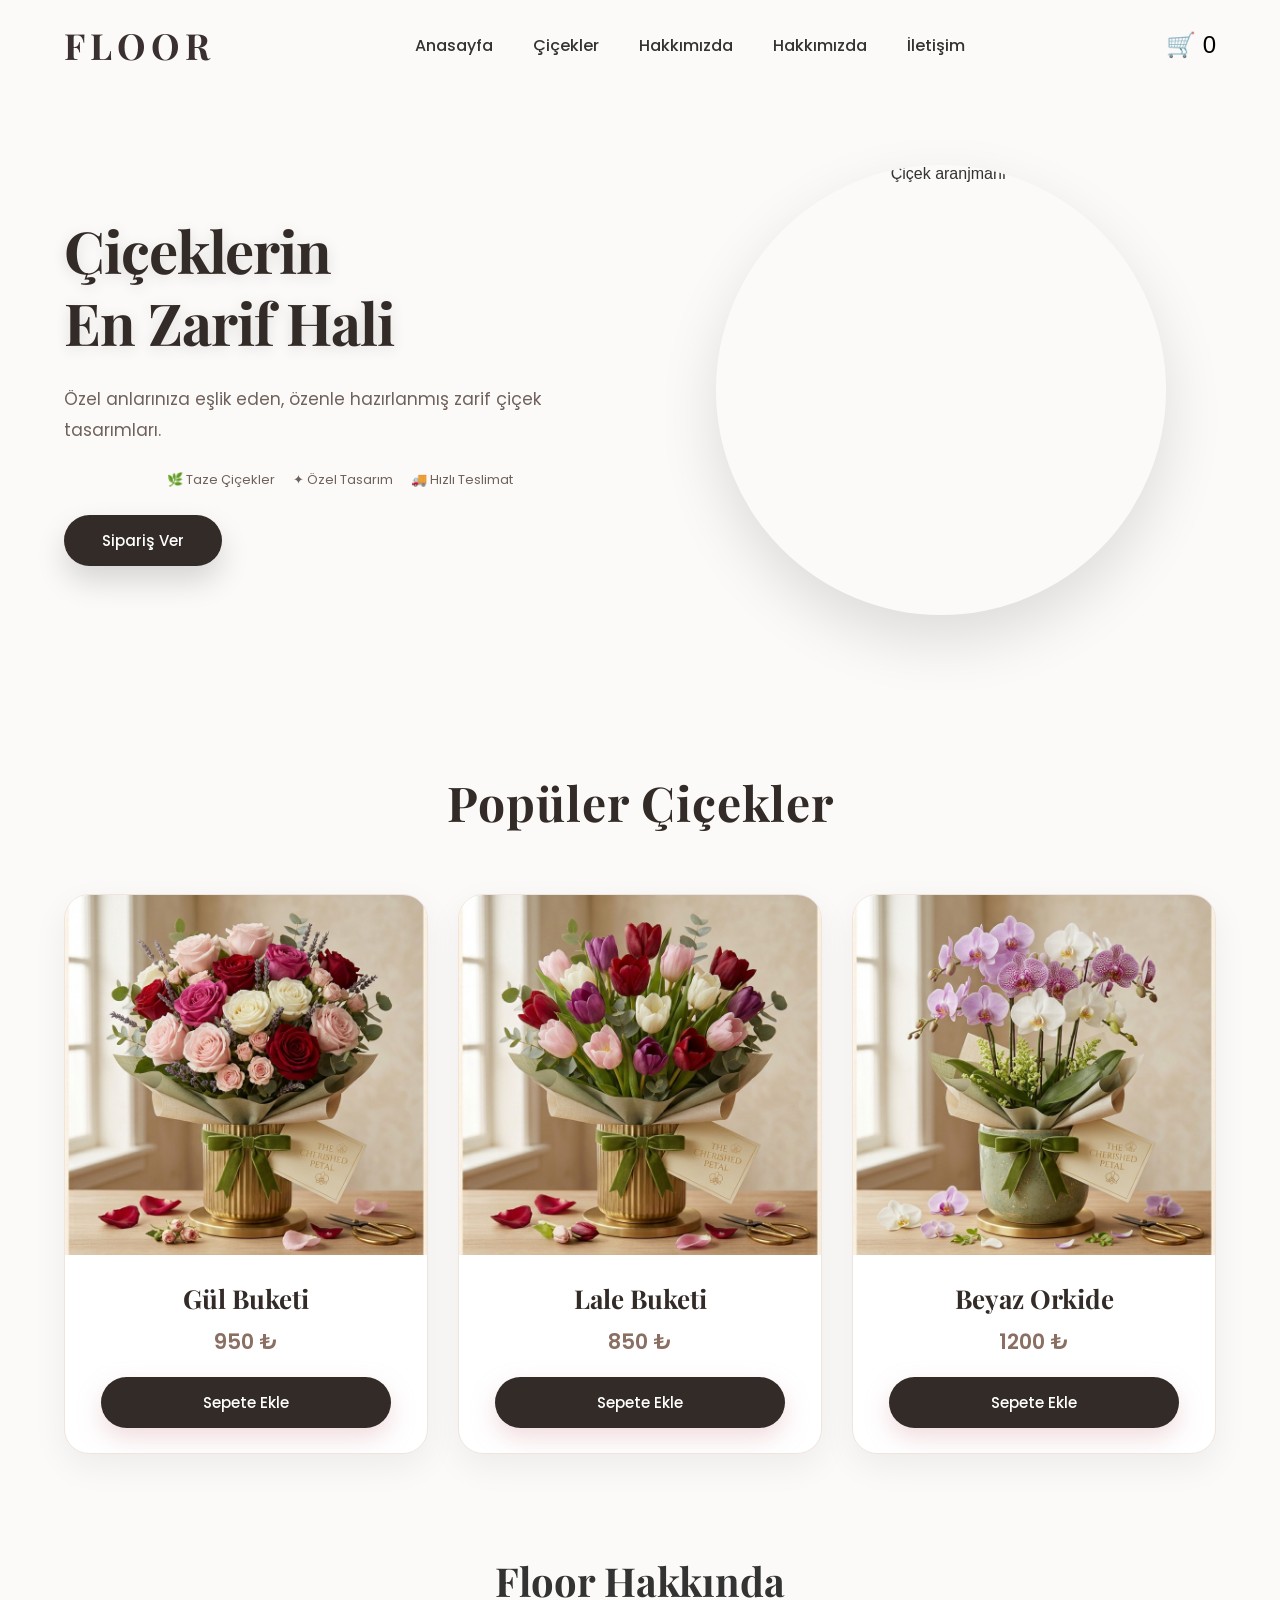
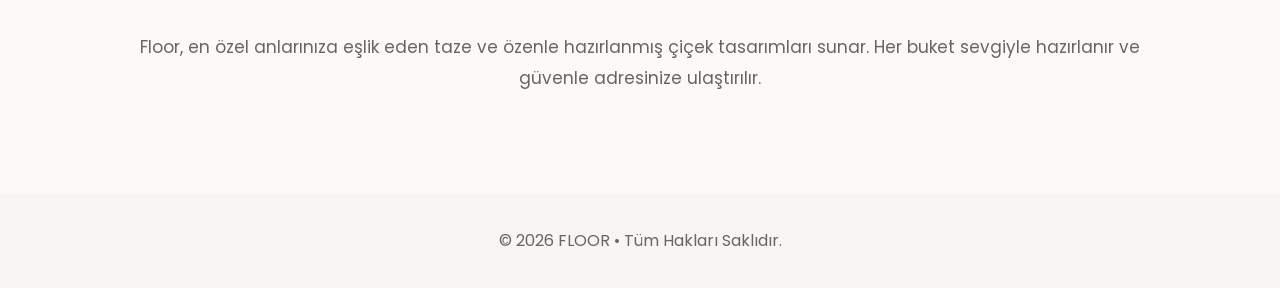
==== index.html @ 189f6ccb "hero tasarimi yenilendi" ====
<!DOCTYPE html>
<html lang="tr">
<head>
<link rel="stylesheet" href="style.css">
<link rel="preconnect" href="https://fonts.googleapis.com">
<link rel="preconnect" href="https://fonts.gstatic.com" crossorigin>

<link href="https://fonts.googleapis.com/css2?family=Playfair+Display:wght@600;700&family=Poppins:wght@300;400;500;600&display=swap" rel="stylesheet">

    <meta charset="UTF-8">
    <meta name="viewport" content="width=device-width, initial-scale=1.0">

    <title>Floor | Çiçekçilik</title>


</head>
<body>
    <header>

    <nav class="navbar">

        <div class="logo">
            FLOOR
        </div>

    

    <ul class="menu">

<li>
    <a href="../index.html">Anasayfa</a>
</li>


<li class="dropdown">

    <a href="flowers.html">Çiçekler</a>

    <ul class="dropdown-menu">

        <li>
            <a href="flowers.html">Tüm Çiçekler</a>
        </li>

        <li>
            <a href="gul.html">Güller</a>
        </li>

        <li>
            <a href="lale.html">Laleler</a>
        </li>

        <li>
            <a href="papatya.html">Papatyalar</a>
        </li>

    </ul>

</li>


<li>
    <a href="about.html">Hakkımızda</a>
</li>


<li>
    <a href="pages/about.html">Hakkımızda</a>
</li>


<li>
    <a href="pages/contact.html">İletişim</a>
</li>


</ul>

<div class="icons">

    <button onclick="location.href='pages/cart.html'">

        🛒 <span id="cart-count">0</span>

    </button>

</div>
    </nav>

</header>
<section class="hero">

    <div class="hero-content">


        <div class="hero-text">

            <h1>
                Çiçeklerin<br>
                En Zarif Hali
            </h1>


            <p>
                Özel anlarınıza eşlik eden,
                özenle hazırlanmış zarif çiçek tasarımları.
            </p>


            <div class="hero-features">

                <span>🌿 Taze Çiçekler</span>

                <span>✦ Özel Tasarım</span>

                <span>🚚 Hızlı Teslimat</span>

            </div>


            <a href="#" class="btn">
                Sipariş Ver
            </a>


        </div>



        <div class="hero-image">

            <img src="images/cicek.png" alt="Çiçek aranjmanı">

        </div>


    </div>

</section>
<section class="products">

    <h2>Popüler Çiçekler</h2>

    <div class="product-list">

        <div class="card">

            <img src="images/gul.png" alt="Gül">

            <h3>Gül Buketi</h3>

            <p>950 ₺</p>

     <button
    class="btn add-cart"
    data-id="1"
    data-name="Gül Buketi"
    data-price="950"
    data-image="images/gul.png">
    Sepete Ekle
</button>

        </div>

        <div class="card">

            <img src="images/lale.png" alt="Lale">

            <h3>Lale Buketi</h3>

            <p>850 ₺</p>
          
            

           <button
    class="btn add-cart"
    data-id="2"
    data-name="Lale Buketi"
    data-price="850"
    data-image="images/lale.png">
    Sepete Ekle
</button>

        </div>

        <div class="card">

            <img src="images/orkide.png" alt="Orkide">

            <h3>Beyaz Orkide</h3>

            <p>1200 ₺</p>

           <button
    class="btn add-cart"
    data-id="3"
    data-name="Beyaz Orkide"
    data-price="1200"
    data-image="images/orkide.png">
    Sepete Ekle
</button>

        </div>

    </div>

</section>
<section class="about">

    <div class="about-text">

        <h2>Floor Hakkında</h2>

        <p>
            Floor, en özel anlarınıza eşlik eden taze ve özenle hazırlanmış
            çiçek tasarımları sunar. Her buket sevgiyle hazırlanır ve
            güvenle adresinize ulaştırılır.
        </p>

    </div>

</section>
<footer>

    <p>© 2026 FLOOR • Tüm Hakları Saklıdır.</p>

</footer>


<script src="script.js"></script>

</body>
</html>
---- style.css ----
/* ===== GENEL ===== */

*{
    margin:0;
    padding:0;
    box-sizing:border-box;
}

html{
    scroll-behavior:smooth;
}

body{
    font-family:Arial, Helvetica, sans-serif;
    background:#fff;
    color:#333;
}
/* ===== NAVBAR ===== */

.navbar{

    width:90%;
    max-width:1200px;

    margin:auto;

    height:80px;

    display:flex;
    align-items:center;
    justify-content:space-between;

}

.logo{

    font-family:"Playfair Display", serif;
    font-size:32px;
    font-weight:bold;
    letter-spacing:3px;

}

.menu{

    display:flex;
    gap:40px;

    list-style:none;

}

.menu a{

    text-decoration:none;

    color:#333;

    font-family:"Poppins", sans-serif;

    font-weight:500;

}

.icons button{

    border:none;

    background:none;

    cursor:pointer;

    font-size:24px;

}
/* ===== HERO ===== */

.hero{

    height:600px;

    display:flex;
    align-items:center;
    justify-content:center;

    text-align:center;

    background:#f8f5f3;

}

.hero-content{

    width:90%;
    max-width:700px;

}

.hero h1{

    font-family:"Playfair Display", serif;

    font-size:60px;

    color:#333;

    margin-bottom:20px;

}

.hero p{

    font-family:"Poppins", sans-serif;

    font-size:18px;

    color:#666;

    line-height:1.7;

    margin-bottom:35px;

}

.btn{

    display:inline-block;

    padding:15px 40px;

    background:#d89ca4;

    color:white;

    text-decoration:none;

    border-radius:30px;

    font-family:"Poppins", sans-serif;

    font-weight:500;

}
/* ===== PRODUCTS ===== */

.products{

    width:90%;
    max-width:1200px;

    margin:80px auto;

}

.products h2{

    text-align:center;

    font-family:"Playfair Display", serif;

    font-size:40px;

    margin-bottom:40px;

}
.product-list{

    display:grid;

   grid-template-columns:repeat(3,1fr);
    gap:30px;

}
.card{

    flex:1;

    border:1px solid #eee;

    border-radius:15px;

    overflow:hidden;

    text-align:center;

    padding-bottom:20px;

}

.card img{

    width:100%;

    height:300px;

    object-fit:cover;

}

.card h3{

    margin:20px 0 10px;

    font-family:"Poppins", sans-serif;

}

.card p{

    margin-bottom:20px;

    color:#777;

    font-family:"Poppins", sans-serif;

}

.card button{

    padding:12px 25px;

    border:none;

    background:#d89ca4;

    color:white;

    border-radius:25px;

    cursor:pointer;

}
/* ===== ABOUT ===== */

.about{

    width:90%;
    max-width:1000px;

    margin:100px auto;

    text-align:center;

}

.about h2{

    font-family:"Playfair Display", serif;

    font-size:40px;

    margin-bottom:25px;

}

.about p{

    font-family:"Poppins", sans-serif;

    font-size:17px;

    line-height:1.8;

    color:#666;

}
/* ===== FOOTER ===== */

footer{

    background:#f8f5f3;

    padding:35px;

    text-align:center;

    margin-top:80px;

}

footer p{

    font-family:"Poppins", sans-serif;

    color:#666;

}

/* ===== PRODUCT DETAIL ===== */

.product-detail{

    width:90%;
    max-width:1100px;

    margin:80px auto;

    display:flex;

    gap:60px;

    align-items:center;

}

.product-detail img{

    width:450px;

    border-radius:20px;

}

.detail-text{

    flex:1;

}

.detail-text h2{

    font-family:"Playfair Display", serif;

    font-size:42px;

    margin-bottom:20px;

}

.price{

    font-size:28px;

    color:#d89ca4;

    font-weight:bold;

    margin-bottom:25px;

}

.detail-text p{

    font-family:"Poppins", sans-serif;

    line-height:1.8;

    margin-bottom:25px;

}
/* ===== PRODUCT DETAIL ===== */

.product-detail{

    width:90%;
    max-width:1100px;

    margin:80px auto;

    display:flex;

    align-items:center;

    gap:60px;

}

.product-detail img{

    width:450px;

    border-radius:20px;

}

.detail-text{

    flex:1;

}

.detail-text h2{

    font-family:"Playfair Display", serif;

    font-size:42px;

    margin-bottom:20px;

}

.detail-text .price{

    font-size:28px;

    color:#d89ca4;

    font-weight:bold;

    margin-bottom:20px;

}

.detail-text p{

    font-family:"Poppins", sans-serif;

    line-height:1.8;

    margin-bottom:25px;

}
/* ===== CART ===== */

.cart-page{

    width:90%;
    max-width:1000px;

    margin:80px auto;

}

.cart-page h2{

    text-align:center;

    margin-bottom:50px;

    font-family:"Playfair Display", serif;

}

.cart-item{

    display:flex;

    align-items:center;

    gap:30px;

    border:1px solid #eee;

    padding:20px;

    border-radius:15px;

    margin-bottom:40px;

}

.cart-item img{

    width:180px;

    border-radius:12px;

}

.cart-info h3{

    margin-bottom:10px;

}

.cart-total{

    text-align:right;

}

.cart-total h3{

    margin-bottom:20px;

}
.remove-btn{

    margin-top:15px;

    padding:10px 18px;

    border:none;

    border-radius:20px;

    background:#d89ca4;

    color:white;

    cursor:pointer;

}

.remove-btn:hover{

    opacity:.9;

}
/* ===== GELİŞTİRME ===== */

/* ===== HERO ===== */

/* ===== HERO ===== */

.hero{

    height:600px;

    display:flex;

    align-items:center;

    justify-content:center;

    text-align:center;

    background:
    linear-gradient(
        rgba(255,255,255,.45),
        rgba(255,255,255,.45)
    ),
    url("images/cicek.png");

    background-size:cover;

    background-position:center;

}

.hero h1{

    font-family:"Playfair Display", serif;

    font-size:64px;

    color:#3b3030;

    letter-spacing:1px;

    text-shadow:0 3px 15px rgba(0,0,0,.12);

}


.btn,
.card button{

    box-shadow:0 10px 25px rgba(216,156,164,.35);

    transition:.3s ease;

}


.btn:hover,
.card button:hover{

    transform:translateY(-4px);

    box-shadow:0 15px 30px rgba(216,156,164,.45);

}


/* KARTLAR */

.card{

    transition:.3s ease;

    box-shadow:0 10px 25px rgba(0,0,0,.05);

}


.card:hover{

    transform:translateY(-10px);

    box-shadow:0 20px 35px rgba(0,0,0,.12);

}
/* ===== PREMIUM PRODUCT CARDS ===== */

.card{

    background:white;

    border:none;

    border-radius:20px;

    overflow:hidden;

    box-shadow:0 8px 25px rgba(0,0,0,.06);

    transition:.35s ease;

}


.card:hover{

    transform:translateY(-8px);

    box-shadow:0 18px 40px rgba(0,0,0,.12);

}


.card img{

    height:330px;

    transition:.5s ease;

}


.card:hover img{

    transform:scale(1.05);

}


.card h3{

    font-family:"Playfair Display", serif;

    font-size:24px;

    color:#3b3030;

    margin:22px 0 10px;

}


.card p{

    color:#d89ca4;

    font-size:20px;

    font-weight:600;

}


.card button{

    margin-top:5px;

    padding:13px 35px;

    background:#d89ca4;

    font-size:15px;

}


.card button:hover{

    background:#c9828d;

}
/* ===== PREMIUM NAVBAR ===== */

.navbar{

    height:90px;

}


.logo{

    font-family:"Playfair Display", serif;

    font-size:36px;

    letter-spacing:5px;

    color:#3b3030;

}


.menu a{

    position:relative;

    transition:.3s ease;

}


.menu a::after{

    content:"";

    position:absolute;

    left:0;

    bottom:-8px;

    width:0;

    height:2px;

    background:#d89ca4;

    transition:.3s ease;

}


.menu a:hover{

    color:#d89ca4;

}


.menu a:hover::after{

    width:100%;

}


.icons button{

    transition:.3s ease;

}


.icons button:hover{

    transform:scale(1.15);

}
/* ===== FLOWERS PAGE ===== */

.products h2{

    font-size:48px;

    color:#3b3030;

    margin-bottom:60px;

}


.product-list{

    align-items:start;

}


.card a{

    text-decoration:none;

    color:inherit;

}


.card .price{

    font-family:"Poppins", sans-serif;

    font-size:22px;

    color:#d89ca4;

    font-weight:600;

}


.card button{

    width:80%;

    margin:auto;

    display:block;

}
.dropdown{
    position:relative;
}


.dropdown-menu{

    position:absolute;
    top:35px;
    left:0;

    background:white;

    width:180px;

    padding:15px 0;

    border-radius:15px;

    box-shadow:0 15px 35px rgba(0,0,0,.12);

    list-style:none;

    opacity:0;
    visibility:hidden;

    transform:translateY(10px);

    transition:.3s ease;

    z-index:100;
}


.dropdown:hover .dropdown-menu{

    opacity:1;
    visibility:visible;

    transform:translateY(0);

}
/* ===== PREMIUM CART ===== */

.cart-page h2{

    font-size:45px;

    color:#3b3030;

}


.cart-item{

    background:white;

    border:none;

    box-shadow:0 10px 30px rgba(0,0,0,.08);

    border-radius:20px;

    padding:25px;

    margin-bottom:25px;

}


.cart-item img{

    width:150px;

    height:150px;

    object-fit:cover;

    border-radius:18px;

}


.cart-info h3{

    font-family:"Playfair Display", serif;

    font-size:25px;

    color:#3b3030;

}


.cart-info p{

    color:#d89ca4;

    font-size:20px;

    font-weight:600;

}



/* adet alanı */

.quantity{

    display:flex;

    align-items:center;

    gap:15px;

    margin:15px 0;

}


.quantity button{

    width:35px;

    height:35px;

    border:none;

    border-radius:50%;

    background:#d89ca4;

    color:white;

    font-size:20px;

    cursor:pointer;

    transition:.3s ease;

}


.quantity button:hover{

    transform:scale(1.1);

}


.quantity span{

    font-size:18px;

    font-weight:600;

}



/* toplam kutusu */

.cart-total{

    background:#f8f5f3;

    padding:30px;

    border-radius:20px;

}


.cart-total h3{

    font-size:25px;

    color:#3b3030;

}
/* ===== FLOOR LUXURY CART STYLE ===== */

body{

    background:#fcfaf8;

}


/* sepet başlığı */

.cart-page h2{

    font-family:"Playfair Display",serif;

    font-size:48px;

    color:#2f2926;

    letter-spacing:1px;

    margin-bottom:60px;

}



/* ürün kartı */

.cart-item{

    background:#ffffff;

    border-radius:25px;

    padding:30px;

    display:flex;

    align-items:center;

    gap:40px;

    box-shadow:0 15px 40px rgba(0,0,0,.06);

    border:1px solid #f1ebe6;

}



/* ürün resmi */

.cart-item img{

    width:180px;

    height:180px;

    object-fit:cover;

    border-radius:20px;

}



/* ürün adı */

.cart-info h3{

    font-family:"Playfair Display",serif;

    font-size:28px;

    color:#332b27;

}



/* fiyat */

.cart-info p{

    color:#7c6258;

    font-size:22px;

    margin:10px 0;

}



/* adet */

.quantity button{

    background:#332b27;

    color:white;

}


.quantity span{

    color:#332b27;

}



/* kaldır */

.remove-btn{

    background:transparent;

    color:#a66b6b;

    border:1px solid #e6caca;

}



/* toplam alanı */

.cart-total{

    margin-top:50px;

    background:#ffffff;

    border:1px solid #eee3dc;

    box-shadow:0 15px 40px rgba(0,0,0,.05);

}



.cart-total h3{

    font-family:"Playfair Display",serif;

    font-size:30px;

    color:#332b27;

}



/* alışveriş butonu */

.cart-total .btn{

    background:#332b27;

    border-radius:30px;

    padding:15px 45px;

}


.cart-total .btn:hover{

    background:#5a4940;

}
/* ===== FLOOR PREMIUM PRODUCTS ===== */


.products h2{

    font-family:"Playfair Display",serif;

    font-size:48px;

    color:#332b27;

    letter-spacing:1px;

}



.card{

    background:#fff;

    border:1px solid #eee5df;

    border-radius:25px;

    padding-bottom:25px;

    overflow:hidden;

    box-shadow:0 12px 35px rgba(0,0,0,.06);

    transition:.4s ease;

}



.card:hover{

    transform:translateY(-12px);

    box-shadow:0 25px 50px rgba(0,0,0,.12);

}



.card img{

    height:360px;

}



.card h3{

    font-family:"Playfair Display",serif;

    font-size:26px;

    color:#332b27;

}



.card p{

    color:#8b6f63;

    font-size:21px;

    font-weight:600;

}



/* Sepete ekle */

.card button{

    background:#332b27;

    color:white;

    border-radius:30px;

    padding:14px 40px;

    transition:.3s ease;

}



.card button:hover{

    background:#d89ca4;

    transform:translateY(-3px);

}
/* ===== FLOOR PREMIUM HERO ===== */

.hero{

    min-height:650px;

    position:relative;

    overflow:hidden;

}


.hero::before{

    content:"";

    position:absolute;

    inset:0;

    background:linear-gradient(
        90deg,
        rgba(252,250,248,.85),
        rgba(252,250,248,.35)
    );

}


.hero-content{

    position:relative;

    z-index:2;

    max-width:800px;

}



.hero h1{

    font-family:"Playfair Display",serif;

    font-size:70px;

    color:#332b27;

    line-height:1.2;

}



.hero p{

    font-size:20px;

    color:#6f625c;

    max-width:600px;

    margin:25px auto 40px;

}



/* Ana buton */

.hero .btn{

    background:#332b27;

    padding:17px 50px;

    border-radius:40px;

    font-size:16px;

    box-shadow:0 15px 30px rgba(0,0,0,.15);

    transition:.3s ease;

}



.hero .btn:hover{

    background:#d89ca4;

    transform:translateY(-5px);

}
.hero-features{

    display:flex;

    justify-content:center;

    gap:25px;

    margin-bottom:35px;

    color:#6f625c;

    font-family:"Poppins",sans-serif;

    font-size:14px;

}
/* ===== FLOOR ELEGANT HERO ===== */

.hero{

    min-height:520px;

    background:#fcfaf8;

}


.hero-content{

    max-width:650px;

}



.hero h1{

    font-size:52px;

    line-height:1.25;

    letter-spacing:-1px;

    margin-bottom:15px;

}



.hero p{

    font-size:17px;

    line-height:1.8;

    margin-bottom:25px;

}



.hero-features{

    gap:18px;

    margin-bottom:25px;

}


.hero-features span{

    font-size:13px;

}



.hero .btn{

    padding:14px 38px;

    font-size:15px;

}
/* ===== HERO SPLIT DESIGN ===== */


.hero{

    min-height:560px;

    display:flex;

    align-items:center;

    background:#fcfaf8;

}



.hero-content{

    width:90%;

    max-width:1200px;

    margin:auto;

    display:flex;

    align-items:center;

    justify-content:space-between;

    gap:50px;

}



.hero-text{

    flex:1;

    text-align:left;

}



.hero h1{

    font-size:58px;

    color:#332b27;

}



.hero p{

    margin:25px 0;

    max-width:500px;

}



.hero-image{

    flex:1;

    display:flex;

    justify-content:center;

}



.hero-image img{

    width:450px;

    height:450px;

    object-fit:cover;

    border-radius:50%;

    box-shadow:0 25px 60px rgba(0,0,0,.12);

}
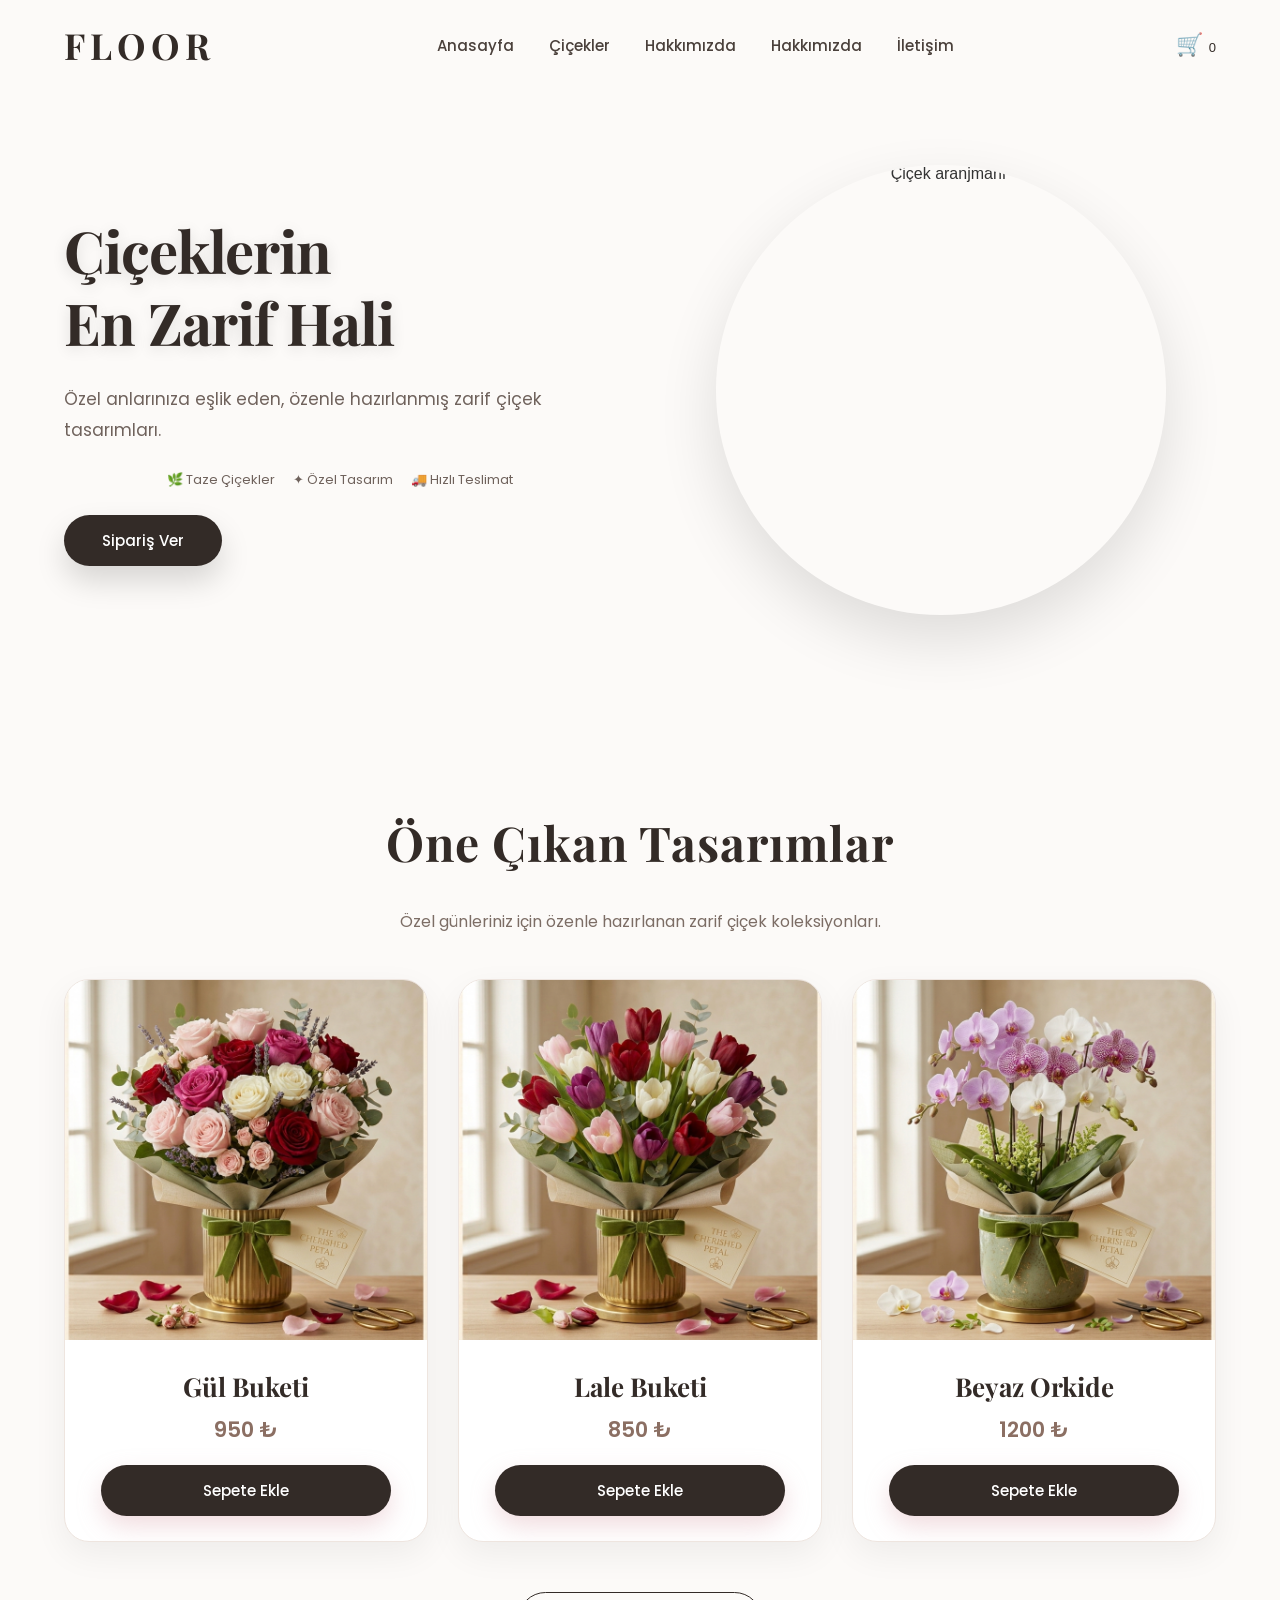
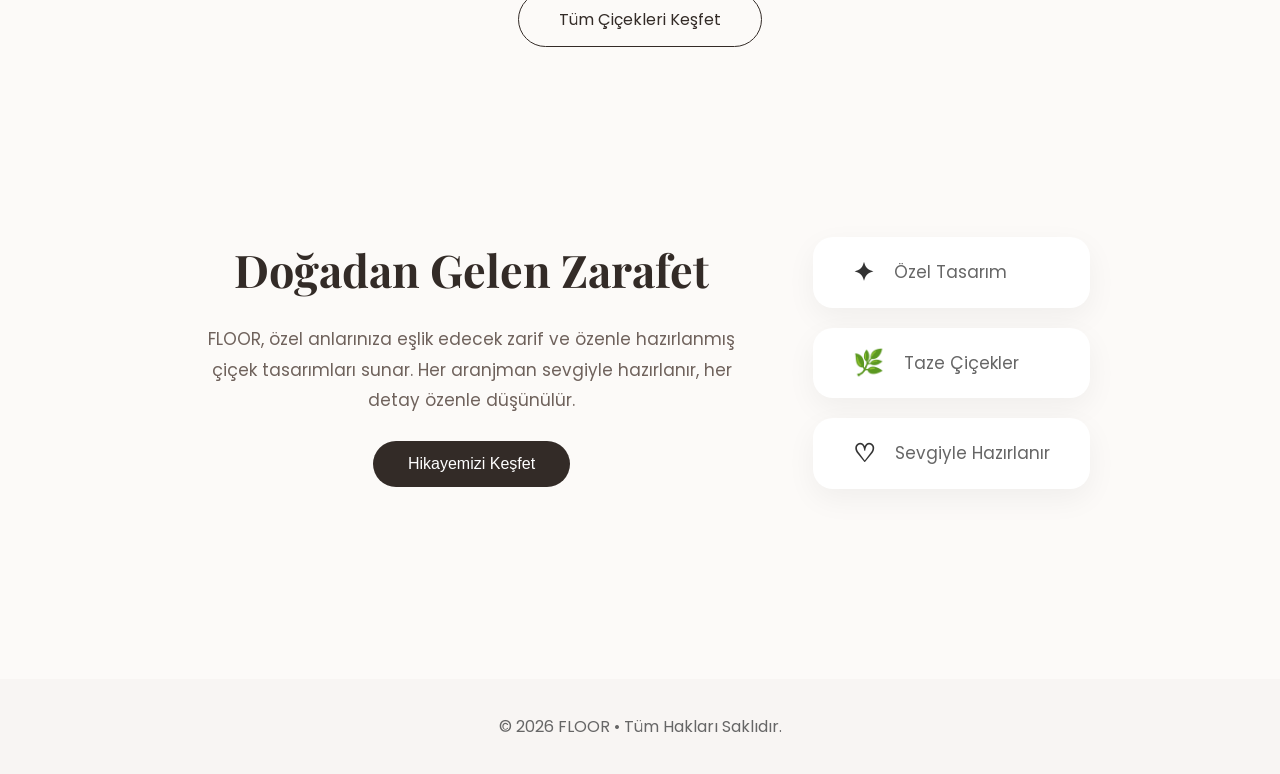
==== commit 81d70513: "about bolumu yenilendi" ====
--- a/index.html
+++ b/index.html
@@ -139,7 +139,11 @@
 </section>
 <section class="products">
 
-    <h2>Popüler Çiçekler</h2>
+   <h2>Öne Çıkan Tasarımlar</h2>
+
+<p class="section-subtitle">
+Özel günleriniz için özenle hazırlanan zarif çiçek koleksiyonları.
+</p>
 
     <div class="product-list">
 
@@ -203,21 +207,76 @@
         </div>
 
     </div>
+    <a href="pages/flowers.html" class="all-products">
+
+    Tüm Çiçekleri Keşfet
+
+</a>
 
 </section>
 <section class="about">
 
-    <div class="about-text">
-
-        <h2>Floor Hakkında</h2>
-
-        <p>
-            Floor, en özel anlarınıza eşlik eden taze ve özenle hazırlanmış
-            çiçek tasarımları sunar. Her buket sevgiyle hazırlanır ve
-            güvenle adresinize ulaştırılır.
-        </p>
-
-    </div>
+
+<div class="about-content">
+
+
+<div class="about-text">
+
+
+<h2>
+Doğadan Gelen Zarafet
+</h2>
+
+
+<p>
+FLOOR, özel anlarınıza eşlik edecek zarif ve
+özenle hazırlanmış çiçek tasarımları sunar.
+Her aranjman sevgiyle hazırlanır, her detay
+özenle düşünülür.
+</p>
+
+
+<a href="pages/about.html" class="about-btn">
+Hikayemizi Keşfet
+</a>
+
+
+</div>
+
+
+
+<div class="about-box">
+
+
+<div>
+<strong>✦</strong>
+<p>
+Özel Tasarım
+</p>
+</div>
+
+
+<div>
+<strong>🌿</strong>
+<p>
+Taze Çiçekler
+</p>
+</div>
+
+
+<div>
+<strong>♡</strong>
+<p>
+Sevgiyle Hazırlanır
+</p>
+</div>
+
+
+</div>
+
+
+</div>
+
 
 </section>
 <footer>
--- a/style.css
+++ b/style.css
@@ -1529,4 +1529,349 @@
 
     box-shadow:0 25px 60px rgba(0,0,0,.12);
 
+}
+/* ===== PREMIUM NAVBAR ===== */
+
+
+.navbar{
+
+    height:90px;
+
+}
+
+
+
+.logo{
+
+    font-size:36px;
+
+    color:#332b27;
+
+    letter-spacing:5px;
+
+}
+
+
+
+.menu{
+
+    gap:35px;
+
+}
+
+
+
+.menu a{
+
+    position:relative;
+
+    color:#4a403b;
+
+    font-size:15px;
+
+}
+
+
+
+.menu a::after{
+
+    content:"";
+
+    position:absolute;
+
+    left:0;
+
+    bottom:-8px;
+
+    width:0;
+
+    height:1px;
+
+    background:#332b27;
+
+    transition:.3s ease;
+
+}
+
+
+
+.menu a:hover::after{
+
+    width:100%;
+
+}
+
+
+
+/* sepet */
+
+.icons button{
+
+    font-size:22px;
+
+    color:#332b27;
+
+}
+
+
+
+#cart-count{
+
+    font-size:13px;
+
+}
+/* ===== DROPDOWN ===== */
+
+
+.dropdown{
+
+    position:relative;
+
+}
+
+
+.dropdown-menu{
+
+    position:absolute;
+
+    top:35px;
+
+    left:0;
+
+    background:white;
+
+    width:180px;
+
+    padding:15px 0;
+
+    border-radius:15px;
+
+    box-shadow:0 15px 35px rgba(0,0,0,.1);
+
+    display:none;
+
+    z-index:100;
+
+}
+
+
+
+.dropdown-menu li{
+
+    list-style:none;
+
+    padding:10px 20px;
+
+}
+
+
+
+.dropdown-menu li a{
+
+    font-size:14px;
+
+}
+
+
+
+.dropdown:hover .dropdown-menu{
+
+    display:block;
+
+}
+/* ===== PRODUCT SECTION PREMIUM ===== */
+
+
+.products{
+
+    padding-top:40px;
+
+}
+
+
+
+.section-subtitle{
+
+    text-align:center;
+
+    color:#7c6d65;
+
+    font-family:"Poppins",sans-serif;
+
+    margin-top:-25px;
+
+    margin-bottom:45px;
+
+    font-size:16px;
+
+}
+
+
+
+.card{
+
+    position:relative;
+
+}
+
+
+
+.card h3{
+
+    margin-top:25px;
+
+}
+
+
+
+.all-products{
+
+    display:block;
+
+    width:max-content;
+
+    margin:50px auto 0;
+
+    padding:14px 40px;
+
+    border:1px solid #332b27;
+
+    border-radius:30px;
+
+    text-decoration:none;
+
+    color:#332b27;
+
+    font-family:"Poppins",sans-serif;
+
+    transition:.3s ease;
+
+}
+
+
+
+.all-products:hover{
+
+    background:#332b27;
+
+    color:white;
+
+}
+/* ===== ABOUT PREMIUM ===== */
+
+
+.about{
+
+    background:#fcfaf8;
+
+    padding:90px 0;
+
+    margin-top:100px;
+
+}
+
+
+
+.about-content{
+
+    width:90%;
+
+    max-width:1100px;
+
+    margin:auto;
+
+    display:flex;
+
+    align-items:center;
+
+    justify-content:space-between;
+
+    gap:60px;
+
+}
+
+
+
+.about-text{
+
+    flex:1;
+
+}
+
+
+
+.about-text h2{
+
+    font-size:45px;
+
+    color:#332b27;
+
+}
+
+
+
+.about-text p{
+
+    margin:25px 0;
+
+    color:#6f625c;
+
+}
+
+
+
+.about-btn{
+
+    display:inline-block;
+
+    padding:14px 35px;
+
+    border-radius:30px;
+
+    background:#332b27;
+
+    color:white;
+
+    text-decoration:none;
+
+}
+
+
+
+.about-box{
+
+    display:flex;
+
+    flex-direction:column;
+
+    gap:20px;
+
+}
+
+
+
+.about-box div{
+
+    background:white;
+
+    padding:20px 40px;
+
+    border-radius:20px;
+
+    box-shadow:0 10px 30px rgba(0,0,0,.05);
+
+    display:flex;
+
+    align-items:center;
+
+    gap:20px;
+
+}
+
+
+
+.about-box strong{
+
+    font-size:25px;
+
 }
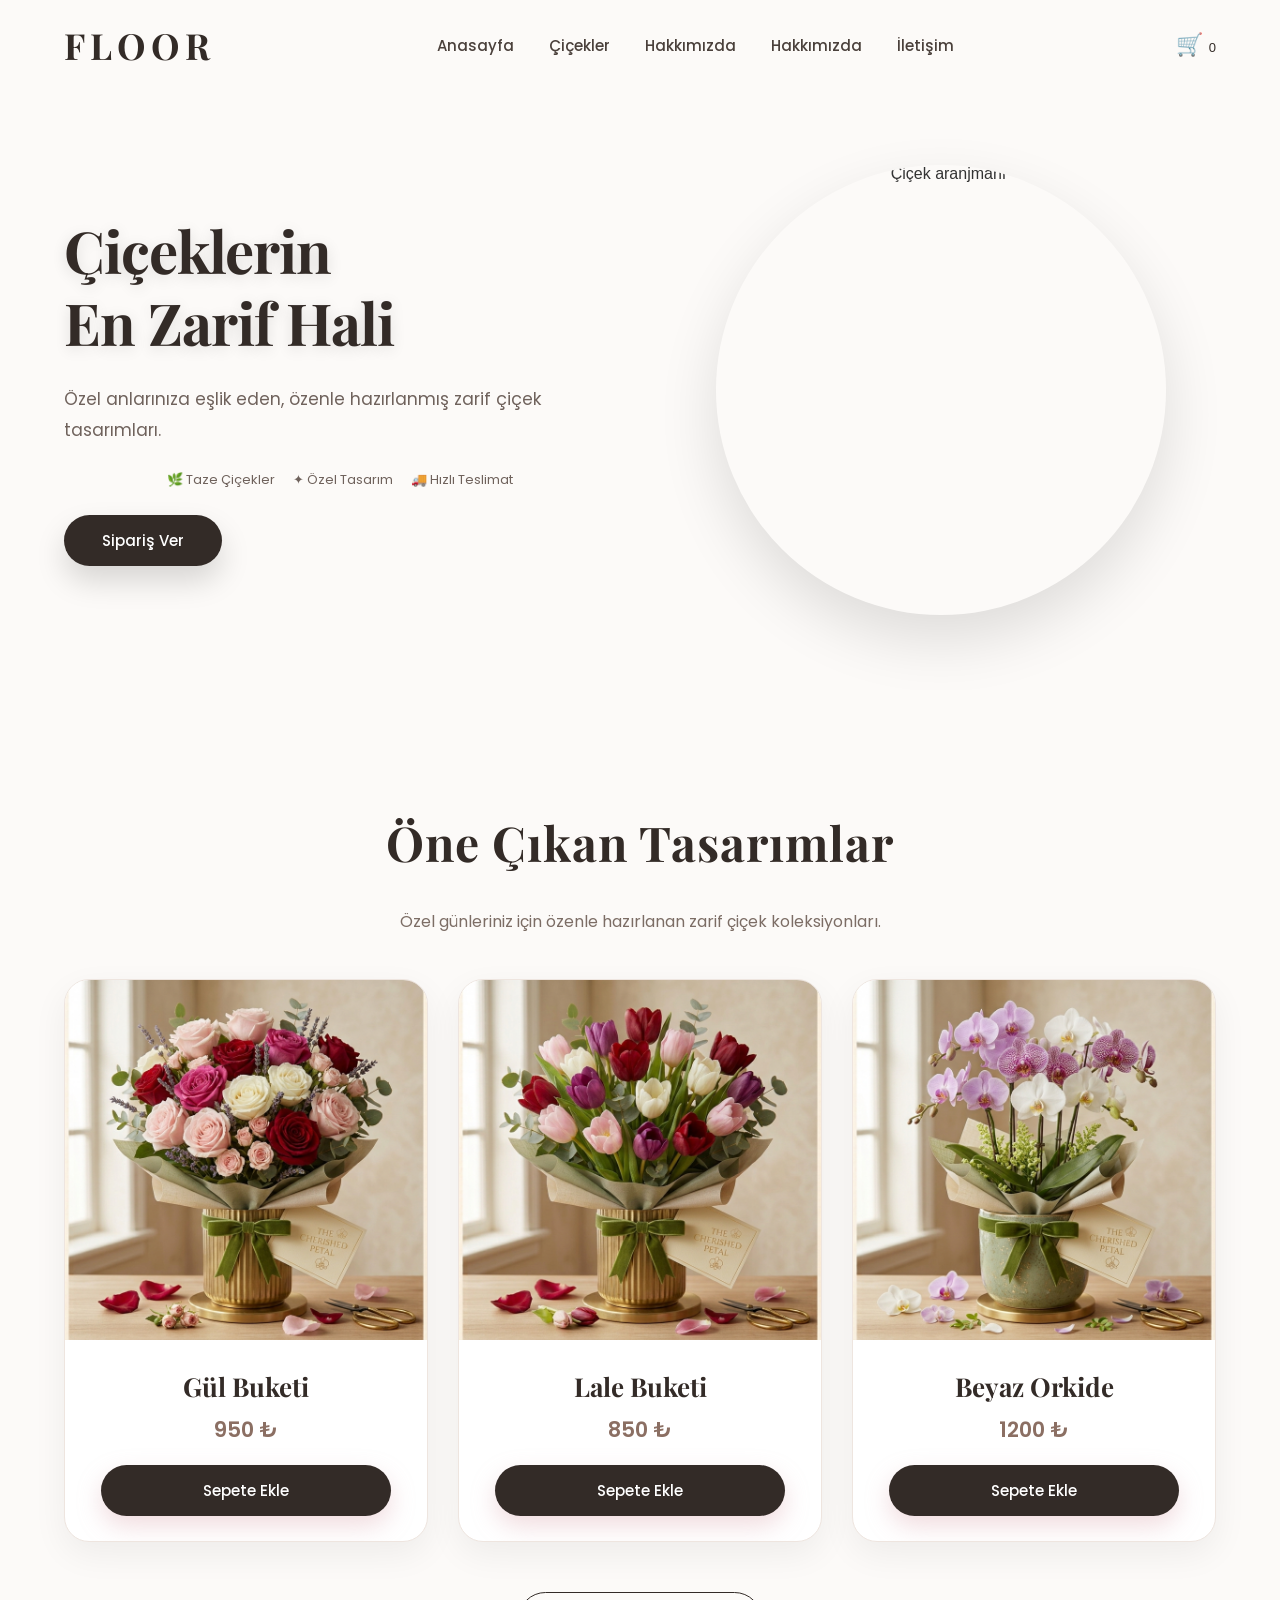
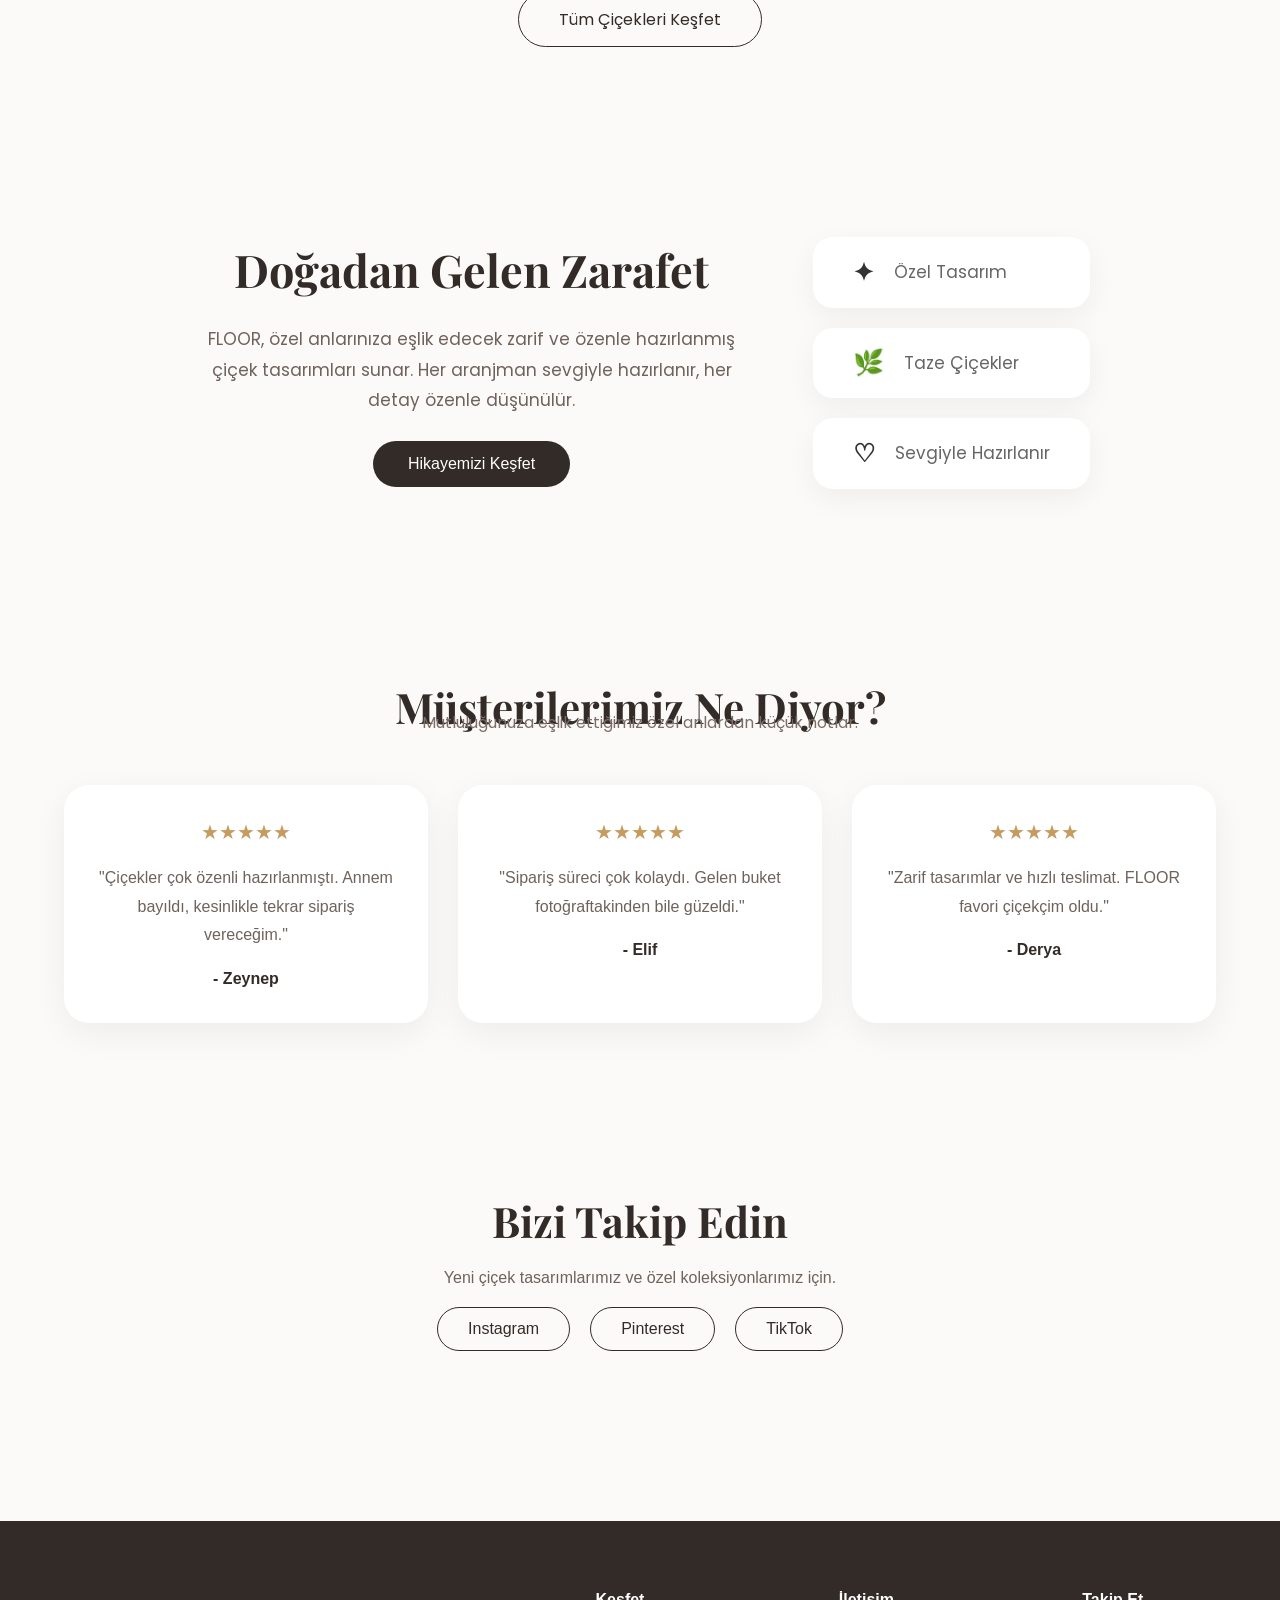
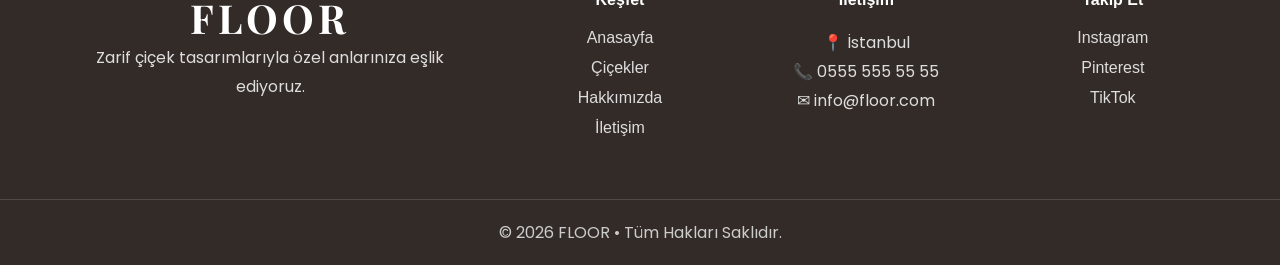
==== commit 5d39cf80: "footer ve yorum alanlari" ====
--- a/index.html
+++ b/index.html
@@ -279,9 +279,214 @@
 
 
 </section>
+<section class="reviews">
+
+    <h2>
+        Müşterilerimiz Ne Diyor?
+    </h2>
+
+    <p class="section-subtitle">
+        Mutluluğunuza eşlik ettiğimiz özel anlardan küçük notlar.
+    </p>
+
+
+    <div class="review-list">
+
+
+        <div class="review-card">
+
+            <div class="stars">
+                ★★★★★
+            </div>
+
+            <p>
+                "Çiçekler çok özenli hazırlanmıştı.
+                Annem bayıldı, kesinlikle tekrar sipariş vereceğim."
+            </p>
+
+            <h4>
+                - Zeynep
+            </h4>
+
+        </div>
+
+
+
+        <div class="review-card">
+
+            <div class="stars">
+                ★★★★★
+            </div>
+
+            <p>
+                "Sipariş süreci çok kolaydı.
+                Gelen buket fotoğraftakinden bile güzeldi."
+            </p>
+
+            <h4>
+                - Elif
+            </h4>
+
+        </div>
+
+
+
+        <div class="review-card">
+
+            <div class="stars">
+                ★★★★★
+            </div>
+
+            <p>
+                "Zarif tasarımlar ve hızlı teslimat.
+                FLOOR favori çiçekçim oldu."
+            </p>
+
+            <h4>
+                - Derya
+            </h4>
+
+        </div>
+
+
+    </div>
+
+
+</section>
+<section class="social">
+
+    <h2>
+        Bizi Takip Edin
+    </h2>
+
+    <p>
+        Yeni çiçek tasarımlarımız ve özel koleksiyonlarımız için.
+    </p>
+
+
+    <div class="social-links">
+
+        <a href="#">
+            Instagram
+        </a>
+
+        <a href="#">
+            Pinterest
+        </a>
+
+        <a href="#">
+            TikTok
+        </a>
+
+    </div>
+
+</section>
 <footer>
 
-    <p>© 2026 FLOOR • Tüm Hakları Saklıdır.</p>
+
+<div class="footer-content">
+
+
+<div class="footer-brand">
+
+<h3>
+FLOOR
+</h3>
+
+<p>
+Zarif çiçek tasarımlarıyla
+özel anlarınıza eşlik ediyoruz.
+</p>
+
+</div>
+
+
+
+
+<div class="footer-links">
+
+<h4>
+Keşfet
+</h4>
+
+<a href="index.html">
+Anasayfa
+</a>
+
+<a href="pages/flowers.html">
+Çiçekler
+</a>
+
+<a href="pages/about.html">
+Hakkımızda
+</a>
+
+<a href="pages/contact.html">
+İletişim
+</a>
+
+</div>
+
+
+
+
+
+<div class="footer-contact">
+
+<h4>
+İletişim
+</h4>
+
+<p>
+📍 İstanbul
+</p>
+
+<p>
+📞 0555 555 55 55
+</p>
+
+<p>
+✉ info@floor.com
+</p>
+
+</div>
+
+
+
+<div class="footer-social">
+
+<h4>
+Takip Et
+</h4>
+
+<a href="#">
+Instagram
+</a>
+
+<a href="#">
+Pinterest
+</a>
+
+<a href="#">
+TikTok
+</a>
+
+
+</div>
+
+
+</div>
+
+
+
+<div class="footer-bottom">
+
+<p>
+© 2026 FLOOR • Tüm Hakları Saklıdır.
+</p>
+
+</div>
+
 
 </footer>
 
--- a/style.css
+++ b/style.css
@@ -1874,4 +1874,264 @@
 
     font-size:25px;
 
+}
+/* ===== REVIEWS ===== */
+
+
+.reviews{
+
+    width:90%;
+
+    max-width:1200px;
+
+    margin:100px auto;
+
+    text-align:center;
+
+}
+
+
+.reviews h2,
+.social h2{
+
+    font-family:"Playfair Display",serif;
+
+    font-size:42px;
+
+    color:#332b27;
+
+}
+
+
+
+.review-list{
+
+    display:grid;
+
+    grid-template-columns:repeat(3,1fr);
+
+    gap:30px;
+
+    margin-top:50px;
+
+}
+
+
+
+.review-card{
+
+    background:white;
+
+    padding:35px;
+
+    border-radius:25px;
+
+    box-shadow:0 10px 35px rgba(0,0,0,.06);
+
+}
+
+
+
+.stars{
+
+    color:#c59b5f;
+
+    font-size:20px;
+
+    margin-bottom:20px;
+
+}
+
+
+
+.review-card p{
+
+    color:#6f625c;
+
+    line-height:1.8;
+
+}
+
+
+
+.review-card h4{
+
+    margin-top:20px;
+
+    color:#332b27;
+
+}
+
+
+
+
+/* ===== SOCIAL ===== */
+
+
+.social{
+
+    background:#fcfaf8;
+
+    text-align:center;
+
+    padding:70px 20px;
+
+}
+
+
+
+.social p{
+
+    color:#6f625c;
+
+    margin:20px;
+
+}
+
+
+
+.social-links{
+
+    display:flex;
+
+    justify-content:center;
+
+    gap:20px;
+
+}
+
+
+
+.social-links a{
+
+    text-decoration:none;
+
+    color:#332b27;
+
+    border:1px solid #332b27;
+
+    padding:12px 30px;
+
+    border-radius:30px;
+
+    transition:.3s;
+
+}
+
+
+
+.social-links a:hover{
+
+    background:#332b27;
+
+    color:white;
+
+}
+/* ===== PREMIUM FOOTER ===== */
+
+
+footer{
+
+    background:#332b27;
+
+    color:white;
+
+    padding:70px 0 20px;
+
+    margin-top:100px;
+
+}
+
+
+
+.footer-content{
+
+    width:90%;
+
+    max-width:1200px;
+
+    margin:auto;
+
+    display:grid;
+
+    grid-template-columns:2fr 1fr 1fr 1fr;
+
+    gap:40px;
+
+}
+
+
+
+.footer-brand h3{
+
+    font-family:"Playfair Display",serif;
+
+    font-size:40px;
+
+    letter-spacing:4px;
+
+}
+
+
+
+.footer-content h4{
+
+    margin-bottom:20px;
+
+    font-family:"Poppins",sans-serif;
+
+}
+
+
+
+.footer-content p{
+
+    color:#ddd;
+
+    line-height:1.8;
+
+}
+
+
+
+.footer-content a{
+
+    display:block;
+
+    color:#ddd;
+
+    text-decoration:none;
+
+    margin-bottom:12px;
+
+}
+
+
+
+.footer-content a:hover{
+
+    color:#d89ca4;
+
+}
+
+
+
+.footer-bottom{
+
+    border-top:1px solid rgba(255,255,255,.15);
+
+    margin-top:50px;
+
+    padding-top:20px;
+
+    text-align:center;
+
+}
+
+
+
+.footer-bottom p{
+
+    color:#ccc;
+
 }
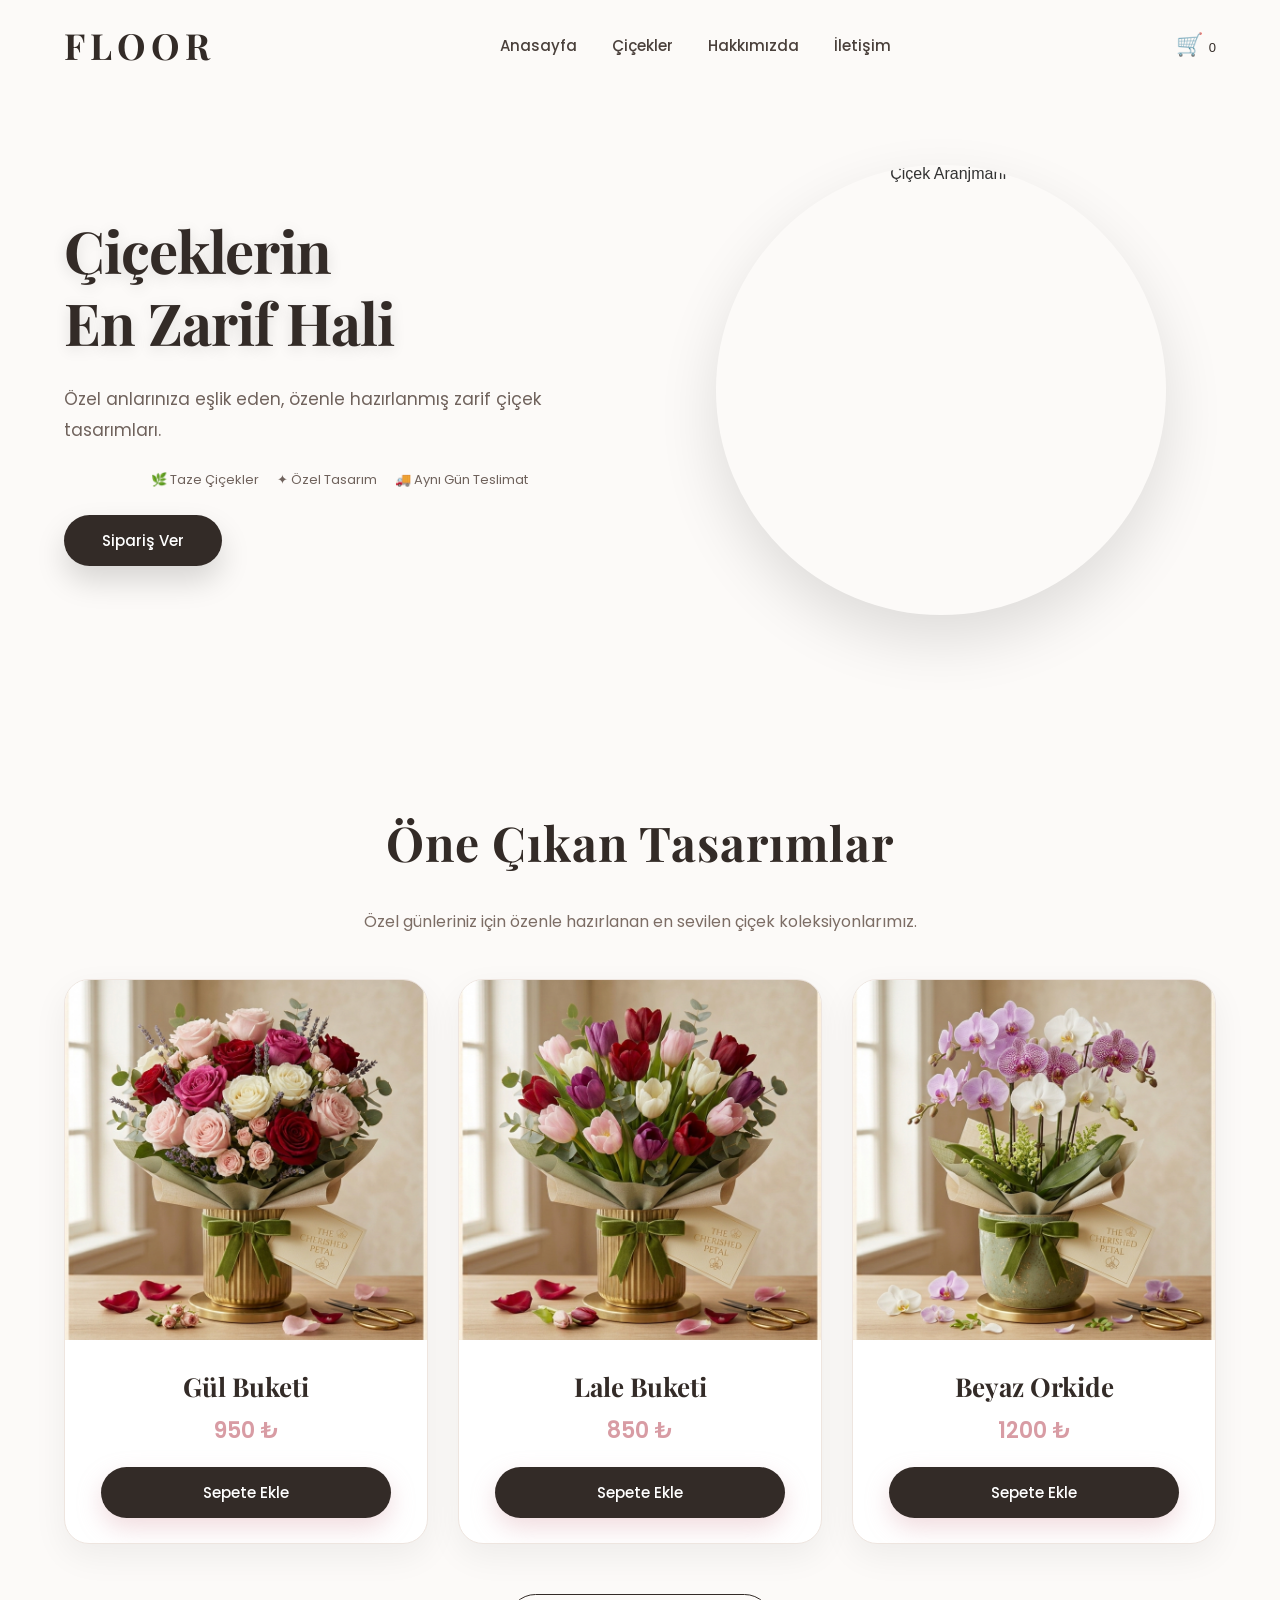
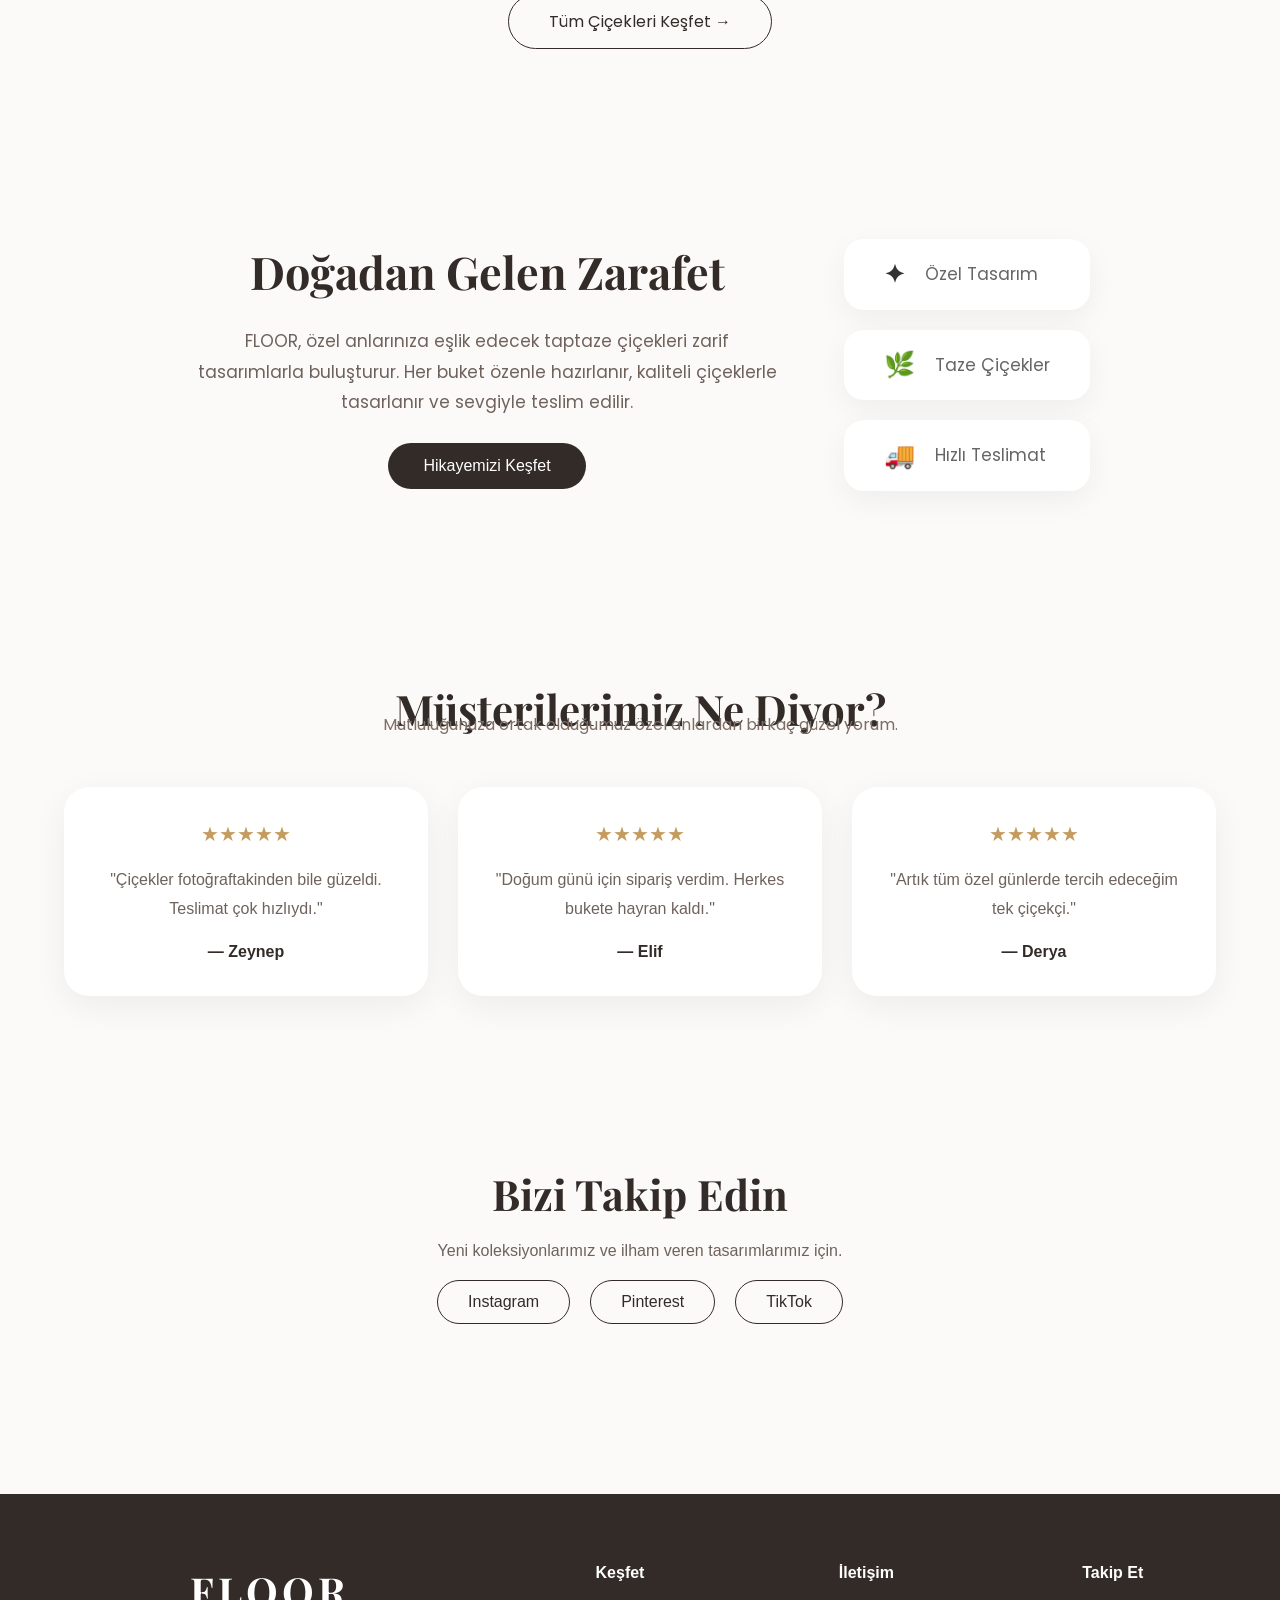
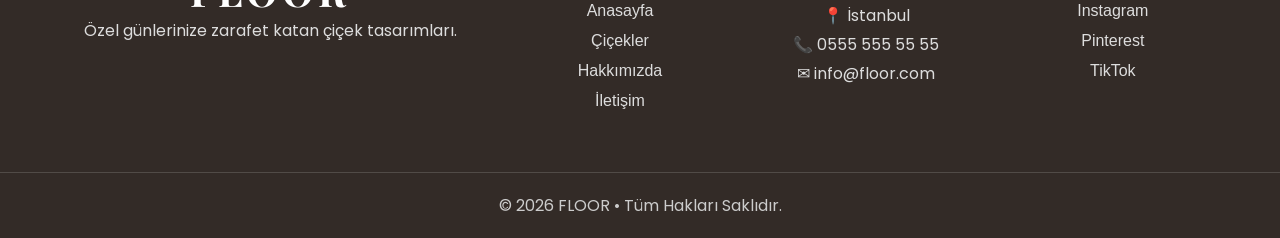
==== commit b0b03b33: "Ana sayfa düzenlendi ve tasarım geliştirildi" ====
--- a/index.html
+++ b/index.html
@@ -1,245 +1,243 @@
 <!DOCTYPE html>
 <html lang="tr">
+
 <head>
-<link rel="stylesheet" href="style.css">
-<link rel="preconnect" href="https://fonts.googleapis.com">
-<link rel="preconnect" href="https://fonts.gstatic.com" crossorigin>
-
-<link href="https://fonts.googleapis.com/css2?family=Playfair+Display:wght@600;700&family=Poppins:wght@300;400;500;600&display=swap" rel="stylesheet">
 
     <meta charset="UTF-8">
     <meta name="viewport" content="width=device-width, initial-scale=1.0">
 
-    <title>Floor | Çiçekçilik</title>
-
+    <title>FLOOR | Çiçekçilik</title>
+
+    <link rel="stylesheet" href="style.css">
+
+    <link rel="preconnect" href="https://fonts.googleapis.com">
+    <link rel="preconnect" href="https://fonts.gstatic.com" crossorigin>
+
+    <link href="https://fonts.googleapis.com/css2?family=Playfair+Display:wght@600;700&family=Poppins:wght@300;400;500;600&display=swap" rel="stylesheet">
 
 </head>
+
 <body>
-    <header>
-
-    <nav class="navbar">
-
-        <div class="logo">
-            FLOOR
-        </div>
-
-    
-
-    <ul class="menu">
-
-<li>
-    <a href="../index.html">Anasayfa</a>
-</li>
-
+
+<header>
+
+<nav class="navbar">
+
+<div class="logo">
+FLOOR
+</div>
+
+<ul class="menu">
+
+<li>
+<a href="index.html">Anasayfa</a>
+</li>
 
 <li class="dropdown">
 
-    <a href="flowers.html">Çiçekler</a>
-
-    <ul class="dropdown-menu">
-
-        <li>
-            <a href="flowers.html">Tüm Çiçekler</a>
-        </li>
-
-        <li>
-            <a href="gul.html">Güller</a>
-        </li>
-
-        <li>
-            <a href="lale.html">Laleler</a>
-        </li>
-
-        <li>
-            <a href="papatya.html">Papatyalar</a>
-        </li>
-
-    </ul>
-
-</li>
-
-
-<li>
-    <a href="about.html">Hakkımızda</a>
-</li>
-
-
-<li>
-    <a href="pages/about.html">Hakkımızda</a>
-</li>
-
-
-<li>
-    <a href="pages/contact.html">İletişim</a>
-</li>
-
+<a href="pages/flowers.html">Çiçekler</a>
+
+<ul class="dropdown-menu">
+
+<li>
+<a href="pages/flowers.html">Tüm Çiçekler</a>
+</li>
+
+<li>
+<a href="pages/gul.html">Güller</a>
+</li>
+
+<li>
+<a href="pages/lale.html">Laleler</a>
+</li>
+
+<li>
+<a href="pages/orkide.html">Orkideler</a>
+</li>
+
+<li>
+<a href="pages/papatya.html">Papatyalar</a>
+</li>
 
 </ul>
 
+</li>
+
+<li>
+<a href="pages/about.html">Hakkımızda</a>
+</li>
+
+<li>
+<a href="pages/contact.html">İletişim</a>
+</li>
+
+</ul>
+
 <div class="icons">
 
-    <button onclick="location.href='pages/cart.html'">
-
-        🛒 <span id="cart-count">0</span>
-
-    </button>
-
-</div>
-    </nav>
+<button onclick="location.href='pages/cart.html'">
+
+🛒 <span id="cart-count">0</span>
+
+</button>
+
+</div>
+
+</nav>
 
 </header>
+
 <section class="hero">
 
-    <div class="hero-content">
-
-
-        <div class="hero-text">
-
-            <h1>
-                Çiçeklerin<br>
-                En Zarif Hali
-            </h1>
-
-
-            <p>
-                Özel anlarınıza eşlik eden,
-                özenle hazırlanmış zarif çiçek tasarımları.
-            </p>
-
-
-            <div class="hero-features">
-
-                <span>🌿 Taze Çiçekler</span>
-
-                <span>✦ Özel Tasarım</span>
-
-                <span>🚚 Hızlı Teslimat</span>
-
-            </div>
-
-
-            <a href="#" class="btn">
-                Sipariş Ver
-            </a>
-
-
-        </div>
-
-
-
-        <div class="hero-image">
-
-            <img src="images/cicek.png" alt="Çiçek aranjmanı">
-
-        </div>
-
-
-    </div>
+<div class="hero-content">
+
+<div class="hero-text">
+
+<h1>
+Çiçeklerin<br>
+En Zarif Hali
+</h1>
+
+<p>
+Özel anlarınıza eşlik eden,
+özenle hazırlanmış zarif çiçek tasarımları.
+</p>
+
+<div class="hero-features">
+
+<span>🌿 Taze Çiçekler</span>
+
+<span>✦ Özel Tasarım</span>
+
+<span>🚚 Aynı Gün Teslimat</span>
+
+</div>
+
+<a href="pages/flowers.html" class="btn">
+Sipariş Ver
+</a>
+
+</div>
+
+<div class="hero-image">
+
+<img src="images/cicek.png" alt="Çiçek Aranjmanı">
+
+</div>
+
+</div>
 
 </section>
+
 <section class="products">
 
-   <h2>Öne Çıkan Tasarımlar</h2>
+<h2>Öne Çıkan Tasarımlar</h2>
 
 <p class="section-subtitle">
-Özel günleriniz için özenle hazırlanan zarif çiçek koleksiyonları.
-</p>
-
-    <div class="product-list">
-
-        <div class="card">
-
-            <img src="images/gul.png" alt="Gül">
-
-            <h3>Gül Buketi</h3>
-
-            <p>950 ₺</p>
-
-     <button
-    class="btn add-cart"
-    data-id="1"
-    data-name="Gül Buketi"
-    data-price="950"
-    data-image="images/gul.png">
-    Sepete Ekle
+Özel günleriniz için özenle hazırlanan en sevilen çiçek koleksiyonlarımız.
+</p>
+
+<div class="product-list">
+
+<div class="card">
+
+<a href="pages/product.html">
+<img src="images/gul.png" alt="Gül Buketi">
+</a>
+
+<h3>Gül Buketi</h3>
+
+<p class="price">950 ₺</p>
+
+<button
+class="btn add-cart"
+data-id="1"
+data-name="Gül Buketi"
+data-price="950"
+data-image="images/gul.png">
+
+Sepete Ekle
+
 </button>
 
-        </div>
-
-        <div class="card">
-
-            <img src="images/lale.png" alt="Lale">
-
-            <h3>Lale Buketi</h3>
-
-            <p>850 ₺</p>
-          
-            
-
-           <button
-    class="btn add-cart"
-    data-id="2"
-    data-name="Lale Buketi"
-    data-price="850"
-    data-image="images/lale.png">
-    Sepete Ekle
+</div>
+
+<div class="card">
+
+<a href="pages/product.html">
+<img src="images/lale.png" alt="Lale Buketi">
+</a>
+
+<h3>Lale Buketi</h3>
+
+<p class="price">850 ₺</p>
+
+<button
+class="btn add-cart"
+data-id="2"
+data-name="Lale Buketi"
+data-price="850"
+data-image="images/lale.png">
+
+Sepete Ekle
+
 </button>
 
-        </div>
-
-        <div class="card">
-
-            <img src="images/orkide.png" alt="Orkide">
-
-            <h3>Beyaz Orkide</h3>
-
-            <p>1200 ₺</p>
-
-           <button
-    class="btn add-cart"
-    data-id="3"
-    data-name="Beyaz Orkide"
-    data-price="1200"
-    data-image="images/orkide.png">
-    Sepete Ekle
+</div>
+
+<div class="card">
+
+<a href="pages/product.html">
+<img src="images/orkide.png" alt="Orkide">
+</a>
+
+<h3>Beyaz Orkide</h3>
+
+<p class="price">1200 ₺</p>
+
+<button
+class="btn add-cart"
+data-id="3"
+data-name="Beyaz Orkide"
+data-price="1200"
+data-image="images/orkide.png">
+
+Sepete Ekle
+
 </button>
 
-        </div>
-
-    </div>
-    <a href="pages/flowers.html" class="all-products">
-
-    Tüm Çiçekleri Keşfet
+</div>
+
+</div>
+
+<a href="pages/flowers.html" class="all-products">
+
+Tüm Çiçekleri Keşfet →
 
 </a>
 
 </section>
 <section class="about">
 
-
 <div class="about-content">
 
-
 <div class="about-text">
-
 
 <h2>
 Doğadan Gelen Zarafet
 </h2>
 
-
-<p>
-FLOOR, özel anlarınıza eşlik edecek zarif ve
-özenle hazırlanmış çiçek tasarımları sunar.
-Her aranjman sevgiyle hazırlanır, her detay
-özenle düşünülür.
-</p>
-
+<p>
+FLOOR, özel anlarınıza eşlik edecek taptaze çiçekleri
+zarif tasarımlarla buluşturur. Her buket özenle hazırlanır,
+kaliteli çiçeklerle tasarlanır ve sevgiyle teslim edilir.
+</p>
 
 <a href="pages/about.html" class="about-btn">
+
 Hikayemizi Keşfet
-</a>
-
+
+</a>
 
 </div>
 
@@ -247,166 +245,215 @@
 
 <div class="about-box">
 
-
 <div>
+
 <strong>✦</strong>
+
 <p>
 Özel Tasarım
 </p>
-</div>
-
+
+</div>
 
 <div>
+
 <strong>🌿</strong>
+
 <p>
 Taze Çiçekler
 </p>
-</div>
-
+
+</div>
 
 <div>
-<strong>♡</strong>
-<p>
-Sevgiyle Hazırlanır
-</p>
-</div>
-
-
-</div>
-
-
-</div>
-
+
+<strong>🚚</strong>
+
+<p>
+Hızlı Teslimat
+</p>
+
+</div>
+
+</div>
+
+</div>
 
 </section>
+
+
+
+
+
 <section class="reviews">
 
-    <h2>
-        Müşterilerimiz Ne Diyor?
-    </h2>
-
-    <p class="section-subtitle">
-        Mutluluğunuza eşlik ettiğimiz özel anlardan küçük notlar.
-    </p>
-
-
-    <div class="review-list">
-
-
-        <div class="review-card">
-
-            <div class="stars">
-                ★★★★★
-            </div>
-
-            <p>
-                "Çiçekler çok özenli hazırlanmıştı.
-                Annem bayıldı, kesinlikle tekrar sipariş vereceğim."
-            </p>
-
-            <h4>
-                - Zeynep
-            </h4>
-
-        </div>
-
-
-
-        <div class="review-card">
-
-            <div class="stars">
-                ★★★★★
-            </div>
-
-            <p>
-                "Sipariş süreci çok kolaydı.
-                Gelen buket fotoğraftakinden bile güzeldi."
-            </p>
-
-            <h4>
-                - Elif
-            </h4>
-
-        </div>
-
-
-
-        <div class="review-card">
-
-            <div class="stars">
-                ★★★★★
-            </div>
-
-            <p>
-                "Zarif tasarımlar ve hızlı teslimat.
-                FLOOR favori çiçekçim oldu."
-            </p>
-
-            <h4>
-                - Derya
-            </h4>
-
-        </div>
-
-
-    </div>
-
+<h2>
+
+Müşterilerimiz Ne Diyor?
+
+</h2>
+
+<p class="section-subtitle">
+
+Mutluluğunuza ortak olduğumuz özel anlardan birkaç güzel yorum.
+
+</p>
+
+<div class="review-list">
+
+
+
+<div class="review-card">
+
+<div class="stars">
+
+★★★★★
+
+</div>
+
+<p>
+
+"Çiçekler fotoğraftakinden bile güzeldi.
+Teslimat çok hızlıydı."
+
+</p>
+
+<h4>
+
+— Zeynep
+
+</h4>
+
+</div>
+
+
+
+
+
+<div class="review-card">
+
+<div class="stars">
+
+★★★★★
+
+</div>
+
+<p>
+
+"Doğum günü için sipariş verdim.
+Herkes bukete hayran kaldı."
+
+</p>
+
+<h4>
+
+— Elif
+
+</h4>
+
+</div>
+
+
+
+
+
+<div class="review-card">
+
+<div class="stars">
+
+★★★★★
+
+</div>
+
+<p>
+
+"Artık tüm özel günlerde tercih edeceğim tek çiçekçi."
+
+</p>
+
+<h4>
+
+— Derya
+
+</h4>
+
+</div>
+
+
+
+</div>
 
 </section>
+
+
+
+
+
 <section class="social">
 
-    <h2>
-        Bizi Takip Edin
-    </h2>
-
-    <p>
-        Yeni çiçek tasarımlarımız ve özel koleksiyonlarımız için.
-    </p>
-
-
-    <div class="social-links">
-
-        <a href="#">
-            Instagram
-        </a>
-
-        <a href="#">
-            Pinterest
-        </a>
-
-        <a href="#">
-            TikTok
-        </a>
-
-    </div>
+<h2>
+
+Bizi Takip Edin
+
+</h2>
+
+<p>
+
+Yeni koleksiyonlarımız ve ilham veren tasarımlarımız için.
+
+</p>
+
+<div class="social-links">
+
+<a href="#">
+Instagram
+</a>
+
+<a href="#">
+Pinterest
+</a>
+
+<a href="#">
+TikTok
+</a>
+
+</div>
 
 </section>
+
+
+
+
+
 <footer>
 
-
 <div class="footer-content">
 
-
 <div class="footer-brand">
 
 <h3>
+
 FLOOR
+
 </h3>
 
 <p>
-Zarif çiçek tasarımlarıyla
-özel anlarınıza eşlik ediyoruz.
-</p>
-
-</div>
-
+
+Özel günlerinize zarafet katan
+çiçek tasarımları.
+
+</p>
+
+</div>
 
 
 
 <div class="footer-links">
 
 <h4>
+
 Keşfet
+
 </h4>
 
 <a href="index.html">
@@ -434,7 +481,9 @@
 <div class="footer-contact">
 
 <h4>
+
 İletişim
+
 </h4>
 
 <p>
@@ -453,10 +502,14 @@
 
 
 
+
+
 <div class="footer-social">
 
 <h4>
+
 Takip Et
+
 </h4>
 
 <a href="#">
@@ -471,9 +524,7 @@
 TikTok
 </a>
 
-
-</div>
-
+</div>
 
 </div>
 
@@ -482,16 +533,16 @@
 <div class="footer-bottom">
 
 <p>
+
 © 2026 FLOOR • Tüm Hakları Saklıdır.
-</p>
-
-</div>
-
+
+</p>
+
+</div>
 
 </footer>
 
-
 <script src="script.js"></script>
 
 </body>
-</html>
+</html>
--- a/style.css
+++ b/style.css
@@ -804,7 +804,7 @@
 .dropdown-menu{
 
     position:absolute;
-    top:35px;
+    top:100px;
     left:0;
 
     background:white;
@@ -830,12 +830,30 @@
 }
 
 
+
 .dropdown:hover .dropdown-menu{
 
     opacity:1;
+
     visibility:visible;
 
     transform:translateY(0);
+
+}
+
+
+.dropdown-menu:hover{
+
+    opacity:1;
+
+    visibility:visible;
+
+}
+
+
+.dropdown{
+
+    position:relative;
 
 }
 /* ===== PREMIUM CART ===== */
@@ -1634,7 +1652,7 @@
 
     position:absolute;
 
-    top:35px;
+    top:100%;
 
     left:0;
 
@@ -2134,4 +2152,266 @@
 
     color:#ccc;
 
+}
+/* ===== MOBILE RESPONSIVE ===== */
+
+
+@media (max-width:900px){
+
+
+/* navbar */
+
+.navbar{
+
+    width:90%;
+
+    height:auto;
+
+    padding:20px 0;
+
+    flex-direction:column;
+
+    gap:20px;
+
+}
+
+
+
+.menu{
+
+    flex-direction:column;
+
+    gap:15px;
+
+    text-align:center;
+
+}
+
+
+
+/* hero */
+
+.hero{
+
+    min-height:auto;
+
+    padding:60px 0;
+
+}
+
+
+
+.hero-content{
+
+    flex-direction:column;
+
+    text-align:center;
+
+}
+
+
+
+.hero-text{
+
+    text-align:center;
+
+}
+
+
+
+.hero h1{
+
+    font-size:42px;
+
+}
+
+
+
+.hero-image img{
+
+    width:320px;
+
+    height:320px;
+
+}
+
+
+
+.hero-features{
+
+    flex-direction:column;
+
+}
+
+
+
+/* ürünler */
+
+.product-list{
+
+    grid-template-columns:1fr;
+
+}
+
+
+
+.card img{
+
+    height:350px;
+
+}
+
+
+
+/* about */
+
+.about-content{
+
+    flex-direction:column;
+
+    text-align:center;
+
+}
+
+
+
+.about-box{
+
+    width:100%;
+
+}
+
+
+
+/* yorumlar */
+
+.review-list{
+
+    grid-template-columns:1fr;
+
+}
+
+
+
+/* footer */
+
+.footer-content{
+
+    grid-template-columns:1fr;
+
+    text-align:center;
+
+}
+
+
+.social-links{
+
+    flex-direction:column;
+
+    align-items:center;
+
+}
+
+
+
+}
+/* Mobil yorum alanı boşluk düzeni */
+
+@media (max-width:900px){
+
+    .reviews h2{
+
+        margin-bottom:20px;
+
+        line-height:1.3;
+
+    }
+
+
+    .reviews .section-subtitle{
+
+        margin-top:0;
+
+        margin-bottom:35px;
+
+        padding:0 15px;
+
+        line-height:1.6;
+
+    }
+
+}
+/* ===== PRODUCT DETAIL PREMIUM ===== */
+
+
+.product-image{
+
+    flex:1;
+
+}
+
+
+
+.product-image img{
+
+    width:100%;
+
+    max-width:500px;
+
+    border-radius:30px;
+
+}
+
+
+
+.product-features{
+
+    list-style:none;
+
+    margin:25px 0;
+
+}
+
+
+
+.product-features li{
+
+    margin-bottom:12px;
+
+    font-family:"Poppins",sans-serif;
+
+    color:#665a54;
+
+}
+
+
+
+@media(max-width:900px){
+
+
+.product-detail{
+
+    flex-direction:column;
+
+    text-align:center;
+
+}
+
+
+
+.product-image img{
+
+    width:320px;
+
+}
+
+
+
+.detail-text h2{
+
+    font-size:36px;
+
+}
+
+
 }
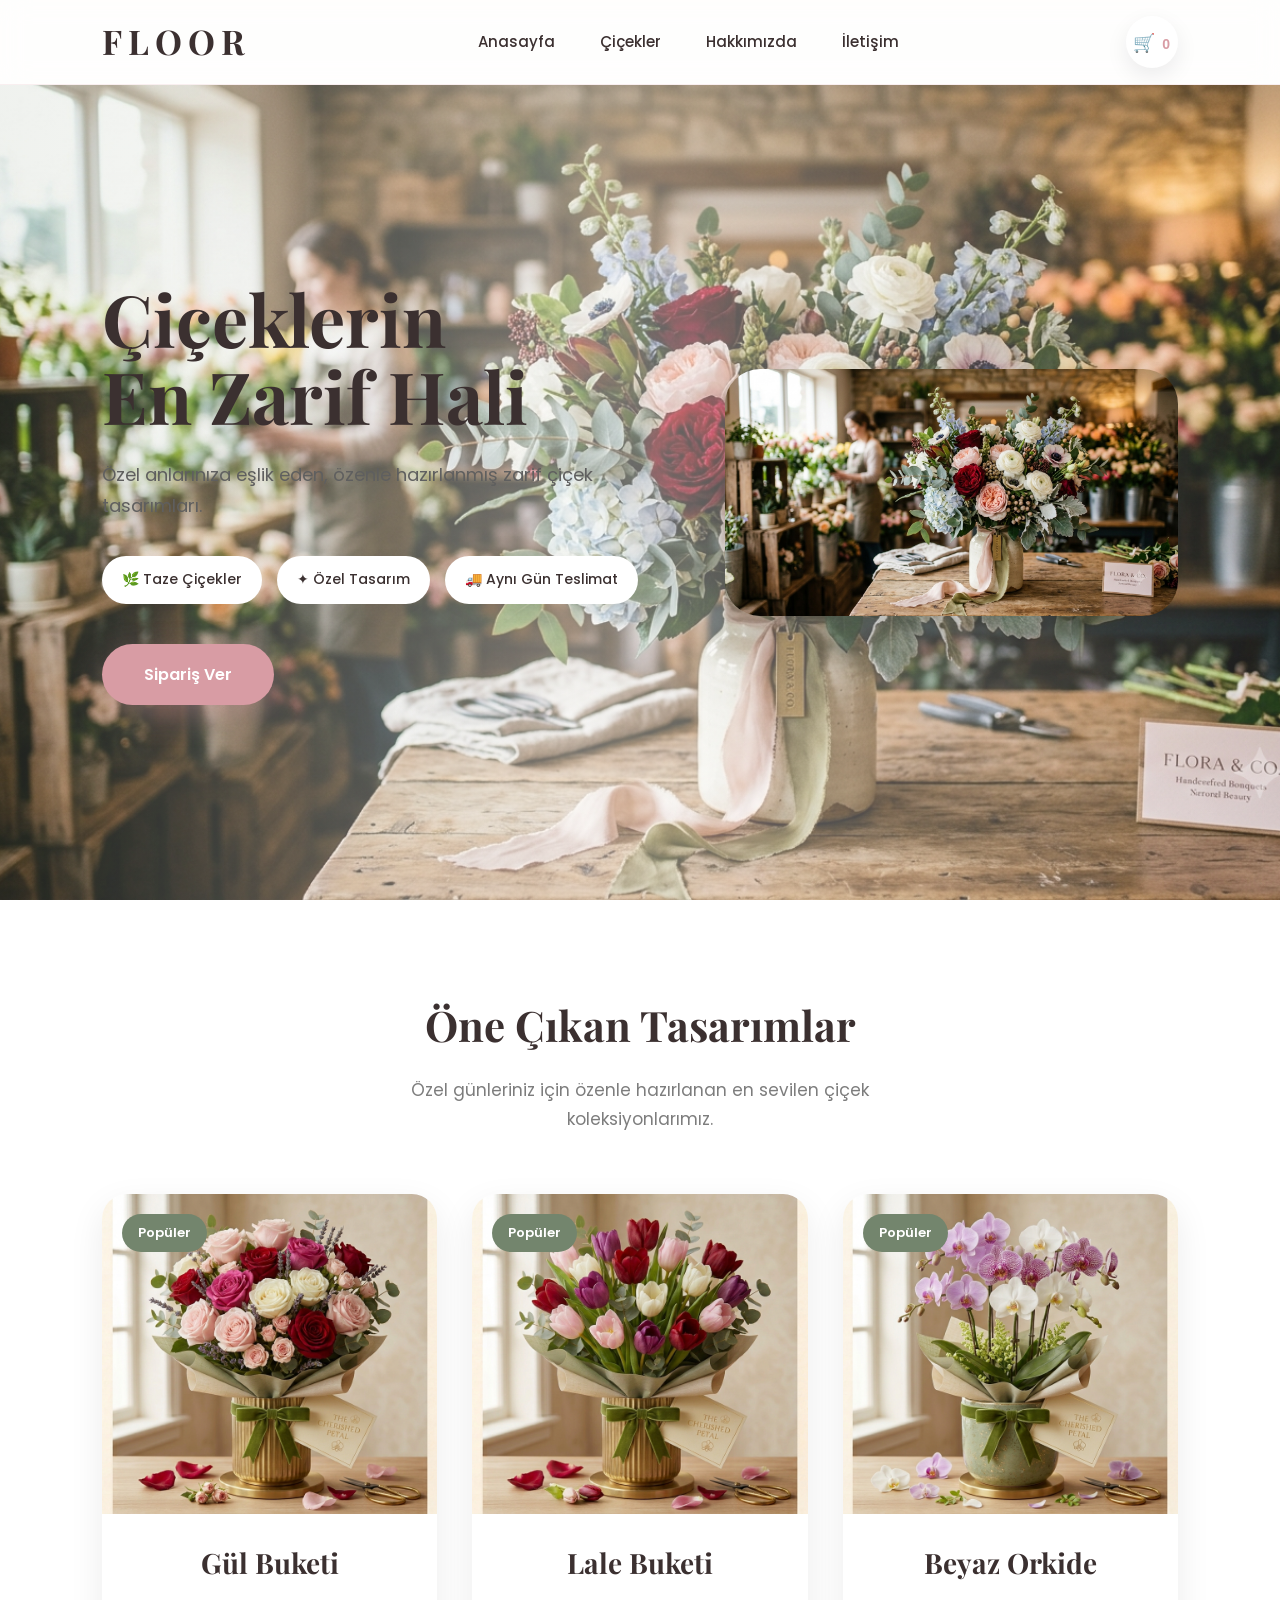
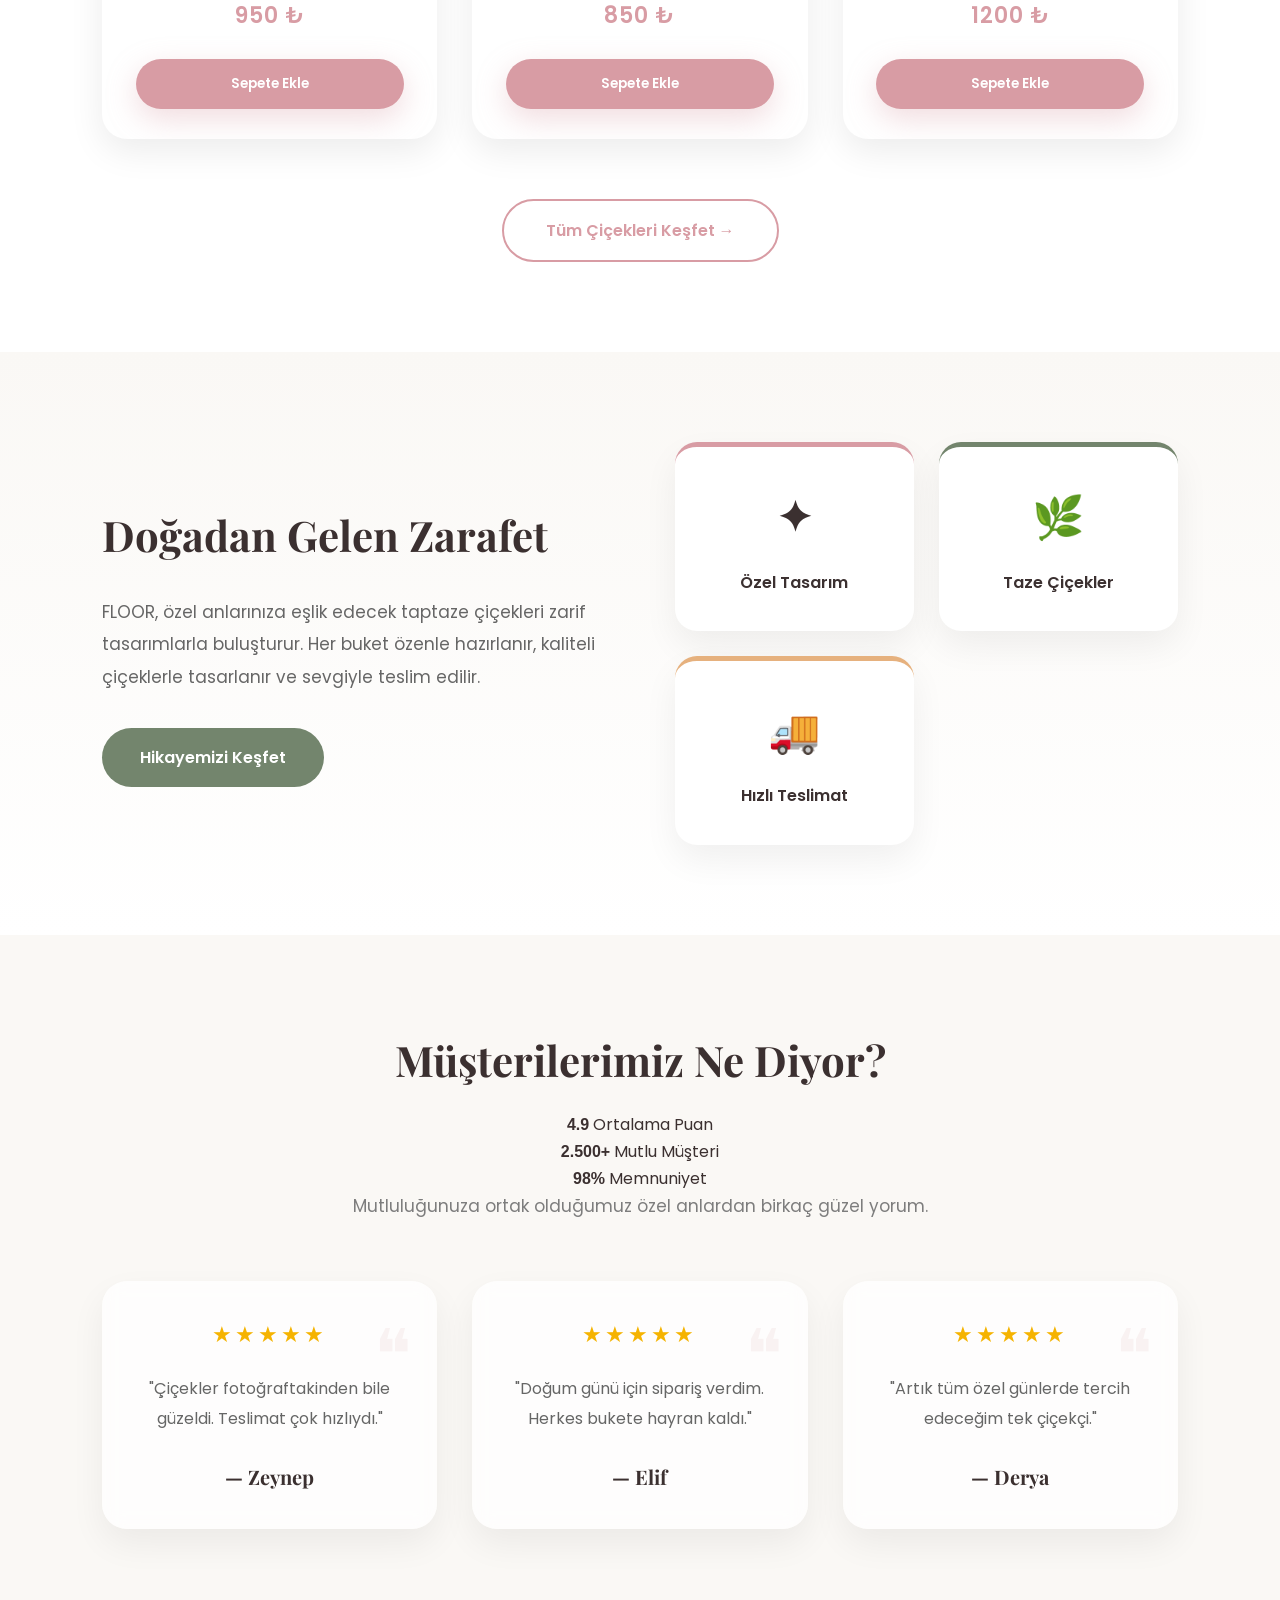
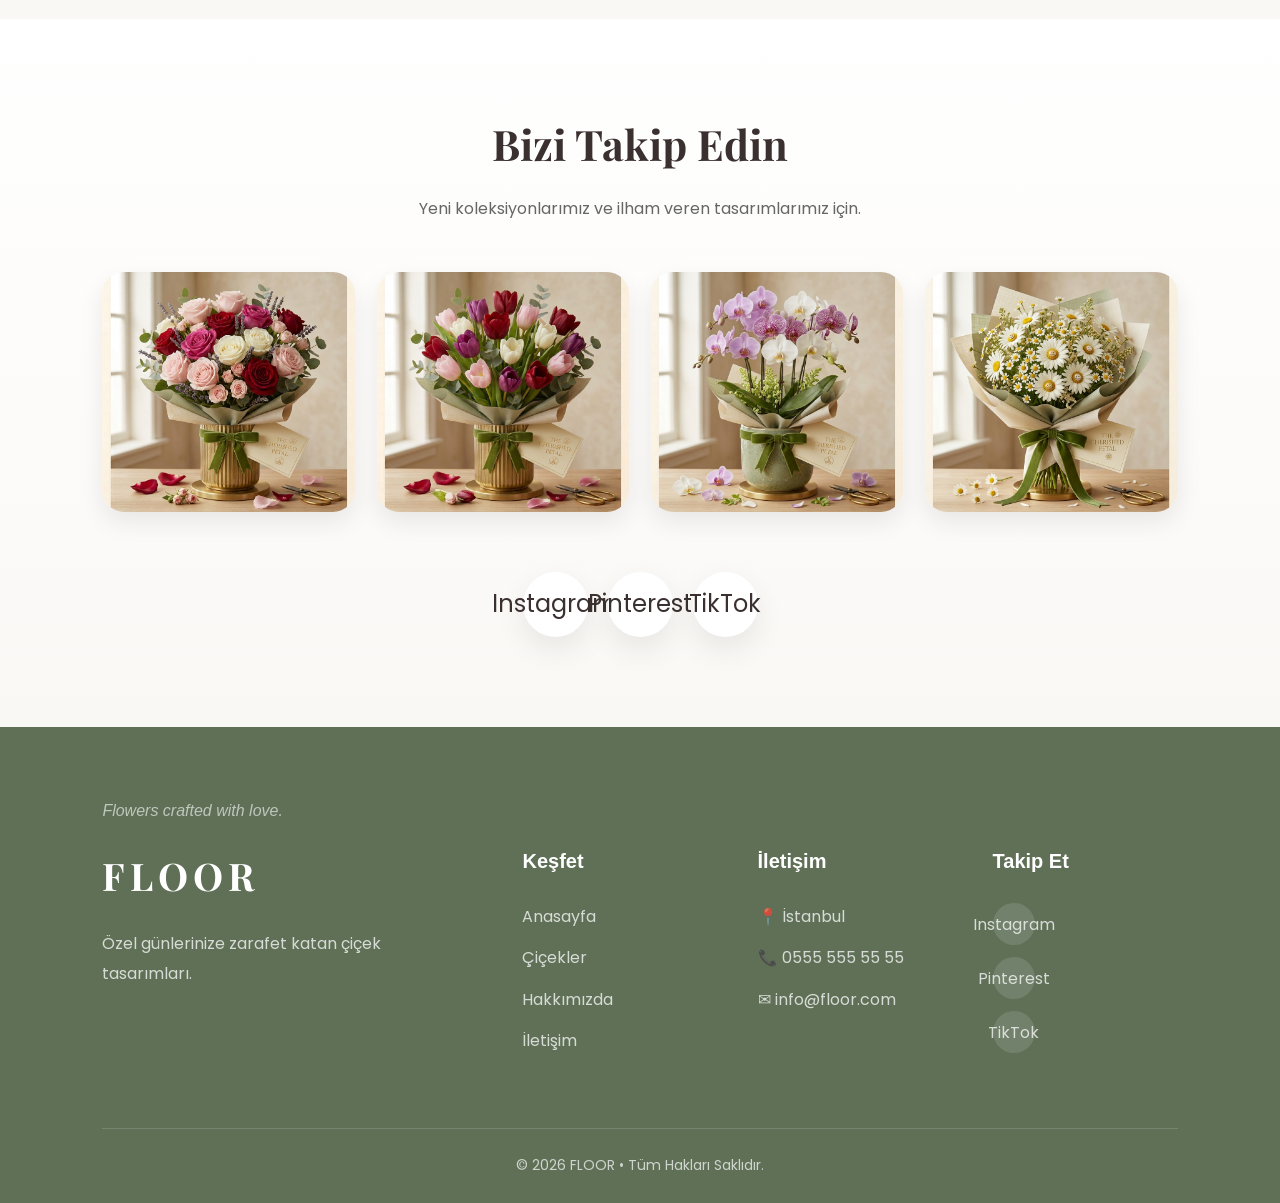
==== commit 101d215d: "Son responsive düzenlemeleri" ====
--- a/index.html
+++ b/index.html
@@ -292,7 +292,24 @@
 Müşterilerimiz Ne Diyor?
 
 </h2>
-
+<div class="review-stats">
+
+    <div>
+        <strong>4.9</strong>
+        <span>Ortalama Puan</span>
+    </div>
+
+    <div>
+        <strong>2.500+</strong>
+        <span>Mutlu Müşteri</span>
+    </div>
+
+    <div>
+        <strong>98%</strong>
+        <span>Memnuniyet</span>
+    </div>
+
+</div>
 <p class="section-subtitle">
 
 Mutluluğunuza ortak olduğumuz özel anlardan birkaç güzel yorum.
@@ -402,6 +419,17 @@
 Yeni koleksiyonlarımız ve ilham veren tasarımlarımız için.
 
 </p>
+<div class="social-gallery">
+
+<img src="images/gul.png" alt="">
+
+<img src="images/lale.png" alt="">
+
+<img src="images/orkide.png" alt="">
+
+<img src="images/papatya.png" alt="">
+
+</div>
 
 <div class="social-links">
 
@@ -426,6 +454,11 @@
 
 
 <footer>
+    <p class="footer-slogan">
+
+Flowers crafted with love.
+
+</p>
 
 <div class="footer-content">
 
--- a/style.css
+++ b/style.css
@@ -1,4 +1,7 @@
-/* ===== GENEL ===== */
+/* =====================================================
+   FLOOR v2.0
+   RESET & GENEL
+===================================================== */
 
 *{
     margin:0;
@@ -11,514 +14,488 @@
 }
 
 body{
-    font-family:Arial, Helvetica, sans-serif;
-    background:#fff;
-    color:#333;
-}
-/* ===== NAVBAR ===== */
+
+    font-family:"Poppins",sans-serif;
+
+    background:#faf8f5;
+
+    color:#3b3030;
+
+    line-height:1.7;
+
+    overflow-x:hidden;
+
+}
+
+img{
+
+    width:100%;
+
+    display:block;
+
+}
+
+a{
+
+    text-decoration:none;
+
+    color:inherit;
+
+}
+
+ul{
+
+    list-style:none;
+
+}
+
+button{
+
+    font-family:"Poppins",sans-serif;
+
+    cursor:pointer;
+
+    border:none;
+
+}
+
+section{
+
+    padding:90px 8%;
+
+}
+
+.container{
+
+    width:min(1200px,100%);
+
+    margin:auto;
+
+}
+
+
+
+/* =====================================================
+   RENKLER
+===================================================== */
+
+:root{
+
+    --primary:#d89ca4;
+
+    --primary-dark:#c77b87;
+
+    --green:#73856d;
+
+    --green-light:#a8b5a2;
+
+    --cream:#faf8f5;
+
+    --white:#ffffff;
+
+    --text:#3b3030;
+
+    --gray:#7d7d7d;
+
+    --shadow:0 15px 35px rgba(0,0,0,.08);
+
+}
+
+
+
+/* =====================================================
+   BAŞLIKLAR
+===================================================== */
+
+h1{
+
+    font-family:"Playfair Display",serif;
+
+    font-size:68px;
+
+    font-weight:700;
+
+    line-height:1.1;
+
+}
+
+h2{
+
+    font-family:"Playfair Display",serif;
+
+    font-size:42px;
+
+    font-weight:700;
+
+    color:var(--text);
+
+    margin-bottom:15px;
+
+}
+
+h3{
+
+    font-family:"Playfair Display",serif;
+
+}
+
+.section-subtitle{
+
+    max-width:600px;
+
+    margin:0 auto 55px;
+
+    text-align:center;
+
+    color:var(--gray);
+
+    font-size:17px;
+
+}
+
+
+
+/* =====================================================
+   BUTONLAR
+===================================================== */
+
+.btn{
+
+    display:inline-flex;
+
+    align-items:center;
+
+    justify-content:center;
+
+    padding:15px 38px;
+
+    background:var(--primary);
+
+    color:white;
+
+    border-radius:999px;
+
+    font-weight:600;
+
+    transition:.35s;
+
+    box-shadow:0 10px 30px rgba(216,156,164,.35);
+
+}
+
+.btn:hover{
+
+    background:var(--primary-dark);
+
+    transform:translateY(-4px);
+
+    box-shadow:0 18px 35px rgba(216,156,164,.45);
+
+}
+
+
+
+/* =====================================================
+   ORTAK KART
+===================================================== */
+
+.card{
+
+    background:white;
+
+    border-radius:22px;
+
+    overflow:hidden;
+
+    box-shadow:var(--shadow);
+
+    transition:.35s;
+
+}
+
+.card:hover{
+
+    transform:translateY(-8px);
+
+}
+/* =====================================================
+   NAVBAR
+===================================================== */
+
+header{
+
+    position:fixed;
+
+    top:0;
+    left:0;
+
+    width:100%;
+
+    z-index:1000;
+
+}
 
 .navbar{
 
-    width:90%;
-    max-width:1200px;
-
-    margin:auto;
-
-    height:80px;
+    height:85px;
 
     display:flex;
+
     align-items:center;
+
     justify-content:space-between;
 
+    padding:0 8%;
+
+    background:rgba(255,255,255,.82);
+
+    backdrop-filter:blur(14px);
+
+    -webkit-backdrop-filter:blur(14px);
+
+    border-bottom:1px solid rgba(216,156,164,.15);
+
+    transition:.35s;
+
 }
 
 .logo{
 
-    font-family:"Playfair Display", serif;
-    font-size:32px;
-    font-weight:bold;
-    letter-spacing:3px;
+    font-family:"Playfair Display",serif;
+
+    font-size:34px;
+
+    font-weight:700;
+
+    letter-spacing:6px;
+
+    color:var(--text);
+
+    user-select:none;
 
 }
 
 .menu{
 
     display:flex;
-    gap:40px;
-
-    list-style:none;
+
+    align-items:center;
+
+    gap:45px;
+
+}
+
+.menu li{
+
+    position:relative;
 
 }
 
 .menu a{
 
-    text-decoration:none;
-
-    color:#333;
-
-    font-family:"Poppins", sans-serif;
+    font-size:15px;
 
     font-weight:500;
 
+    color:var(--text);
+
+    transition:.3s;
+
+}
+
+.menu a:hover{
+
+    color:var(--primary);
+
+}
+
+.menu a::after{
+
+    content:"";
+
+    position:absolute;
+
+    left:0;
+
+    bottom:-8px;
+
+    width:0;
+
+    height:2px;
+
+    background:var(--primary);
+
+    transition:.3s;
+
+}
+
+.menu a:hover::after{
+
+    width:100%;
+
+}
+
+
+
+/* =====================================================
+   DROPDOWN
+===================================================== */
+
+.dropdown{
+
+    position:relative;
+
+}
+
+.dropdown-menu{
+
+    position:absolute;
+
+    top:45px;
+
+    left:0;
+
+    width:220px;
+
+    background:white;
+
+    border-radius:18px;
+
+    box-shadow:0 20px 45px rgba(0,0,0,.10);
+
+    padding:12px 0;
+
+    opacity:0;
+
+    visibility:hidden;
+
+    transform:translateY(12px);
+
+    transition:.3s;
+
+    z-index:999;
+
+}
+
+.dropdown:hover .dropdown-menu{
+
+    opacity:1;
+
+    visibility:visible;
+
+    transform:translateY(0);
+
+}
+
+.dropdown-menu li{
+
+    width:100%;
+
+}
+
+.dropdown-menu a{
+
+    display:block;
+
+    padding:14px 22px;
+
+    font-size:14px;
+
+}
+
+.dropdown-menu a:hover{
+
+    background:#faf5f6;
+
+    color:var(--primary);
+
+}
+
+
+
+/* =====================================================
+   ICONS
+===================================================== */
+
+.icons{
+
+    display:flex;
+
+    align-items:center;
+
+    gap:15px;
+
 }
 
 .icons button{
 
-    border:none;
-
-    background:none;
-
-    cursor:pointer;
-
-    font-size:24px;
-
-}
-/* ===== HERO ===== */
+    width:52px;
+
+    height:52px;
+
+    border-radius:50%;
+
+    background:white;
+
+    box-shadow:0 8px 22px rgba(0,0,0,.08);
+
+    transition:.35s;
+
+    font-size:18px;
+
+}
+
+.icons button:hover{
+
+    transform:translateY(-3px);
+
+    box-shadow:0 15px 30px rgba(216,156,164,.30);
+
+}
+
+#cart-count{
+
+    font-size:14px;
+
+    font-weight:700;
+
+    margin-left:2px;
+
+    color:var(--primary);
+
+}
+
+
+
+/* Hero sabit navbarın altında kalmasın */
 
 .hero{
 
-    height:600px;
+    margin-top:85px;
+
+}
+/* =====================================================
+   HERO
+===================================================== */
+
+.hero{
+
+    min-height:calc(100vh - 85px);
 
     display:flex;
+
     align-items:center;
+
     justify-content:center;
 
-    text-align:center;
-
-    background:#f8f5f3;
-
-}
-
-.hero-content{
-
-    width:90%;
-    max-width:700px;
-
-}
-
-.hero h1{
-
-    font-family:"Playfair Display", serif;
-
-    font-size:60px;
-
-    color:#333;
-
-    margin-bottom:20px;
-
-}
-
-.hero p{
-
-    font-family:"Poppins", sans-serif;
-
-    font-size:18px;
-
-    color:#666;
-
-    line-height:1.7;
-
-    margin-bottom:35px;
-
-}
-
-.btn{
-
-    display:inline-block;
-
-    padding:15px 40px;
-
-    background:#d89ca4;
-
-    color:white;
-
-    text-decoration:none;
-
-    border-radius:30px;
-
-    font-family:"Poppins", sans-serif;
-
-    font-weight:500;
-
-}
-/* ===== PRODUCTS ===== */
-
-.products{
-
-    width:90%;
-    max-width:1200px;
-
-    margin:80px auto;
-
-}
-
-.products h2{
-
-    text-align:center;
-
-    font-family:"Playfair Display", serif;
-
-    font-size:40px;
-
-    margin-bottom:40px;
-
-}
-.product-list{
-
-    display:grid;
-
-   grid-template-columns:repeat(3,1fr);
-    gap:30px;
-
-}
-.card{
-
-    flex:1;
-
-    border:1px solid #eee;
-
-    border-radius:15px;
-
-    overflow:hidden;
-
-    text-align:center;
-
-    padding-bottom:20px;
-
-}
-
-.card img{
-
-    width:100%;
-
-    height:300px;
-
-    object-fit:cover;
-
-}
-
-.card h3{
-
-    margin:20px 0 10px;
-
-    font-family:"Poppins", sans-serif;
-
-}
-
-.card p{
-
-    margin-bottom:20px;
-
-    color:#777;
-
-    font-family:"Poppins", sans-serif;
-
-}
-
-.card button{
-
-    padding:12px 25px;
-
-    border:none;
-
-    background:#d89ca4;
-
-    color:white;
-
-    border-radius:25px;
-
-    cursor:pointer;
-
-}
-/* ===== ABOUT ===== */
-
-.about{
-
-    width:90%;
-    max-width:1000px;
-
-    margin:100px auto;
-
-    text-align:center;
-
-}
-
-.about h2{
-
-    font-family:"Playfair Display", serif;
-
-    font-size:40px;
-
-    margin-bottom:25px;
-
-}
-
-.about p{
-
-    font-family:"Poppins", sans-serif;
-
-    font-size:17px;
-
-    line-height:1.8;
-
-    color:#666;
-
-}
-/* ===== FOOTER ===== */
-
-footer{
-
-    background:#f8f5f3;
-
-    padding:35px;
-
-    text-align:center;
-
-    margin-top:80px;
-
-}
-
-footer p{
-
-    font-family:"Poppins", sans-serif;
-
-    color:#666;
-
-}
-
-/* ===== PRODUCT DETAIL ===== */
-
-.product-detail{
-
-    width:90%;
-    max-width:1100px;
-
-    margin:80px auto;
-
-    display:flex;
-
-    gap:60px;
-
-    align-items:center;
-
-}
-
-.product-detail img{
-
-    width:450px;
-
-    border-radius:20px;
-
-}
-
-.detail-text{
-
-    flex:1;
-
-}
-
-.detail-text h2{
-
-    font-family:"Playfair Display", serif;
-
-    font-size:42px;
-
-    margin-bottom:20px;
-
-}
-
-.price{
-
-    font-size:28px;
-
-    color:#d89ca4;
-
-    font-weight:bold;
-
-    margin-bottom:25px;
-
-}
-
-.detail-text p{
-
-    font-family:"Poppins", sans-serif;
-
-    line-height:1.8;
-
-    margin-bottom:25px;
-
-}
-/* ===== PRODUCT DETAIL ===== */
-
-.product-detail{
-
-    width:90%;
-    max-width:1100px;
-
-    margin:80px auto;
-
-    display:flex;
-
-    align-items:center;
-
-    gap:60px;
-
-}
-
-.product-detail img{
-
-    width:450px;
-
-    border-radius:20px;
-
-}
-
-.detail-text{
-
-    flex:1;
-
-}
-
-.detail-text h2{
-
-    font-family:"Playfair Display", serif;
-
-    font-size:42px;
-
-    margin-bottom:20px;
-
-}
-
-.detail-text .price{
-
-    font-size:28px;
-
-    color:#d89ca4;
-
-    font-weight:bold;
-
-    margin-bottom:20px;
-
-}
-
-.detail-text p{
-
-    font-family:"Poppins", sans-serif;
-
-    line-height:1.8;
-
-    margin-bottom:25px;
-
-}
-/* ===== CART ===== */
-
-.cart-page{
-
-    width:90%;
-    max-width:1000px;
-
-    margin:80px auto;
-
-}
-
-.cart-page h2{
-
-    text-align:center;
-
-    margin-bottom:50px;
-
-    font-family:"Playfair Display", serif;
-
-}
-
-.cart-item{
-
-    display:flex;
-
-    align-items:center;
-
-    gap:30px;
-
-    border:1px solid #eee;
-
-    padding:20px;
-
-    border-radius:15px;
-
-    margin-bottom:40px;
-
-}
-
-.cart-item img{
-
-    width:180px;
-
-    border-radius:12px;
-
-}
-
-.cart-info h3{
-
-    margin-bottom:10px;
-
-}
-
-.cart-total{
-
-    text-align:right;
-
-}
-
-.cart-total h3{
-
-    margin-bottom:20px;
-
-}
-.remove-btn{
-
-    margin-top:15px;
-
-    padding:10px 18px;
-
-    border:none;
-
-    border-radius:20px;
-
-    background:#d89ca4;
-
-    color:white;
-
-    cursor:pointer;
-
-}
-
-.remove-btn:hover{
-
-    opacity:.9;
-
-}
-/* ===== GELİŞTİRME ===== */
-
-/* ===== HERO ===== */
-
-/* ===== HERO ===== */
-
-.hero{
-
-    height:600px;
-
-    display:flex;
-
-    align-items:center;
-
-    justify-content:center;
-
-    text-align:center;
+    padding:70px 8%;
 
     background:
     linear-gradient(
-        rgba(255,255,255,.45),
-        rgba(255,255,255,.45)
+        90deg,
+        rgba(168,181,162,.18) 0%,
+        rgba(250,248,245,.45) 45%,
+        rgba(255,255,255,.10) 100%
     ),
     url("images/cicek.png");
 
@@ -526,1892 +503,1325 @@
 
     background-position:center;
 
-}
-
-.hero h1{
-
-    font-family:"Playfair Display", serif;
-
-    font-size:64px;
-
-    color:#3b3030;
+    background-repeat:no-repeat;
+
+}
+
+.hero-content{
+
+    width:100%;
+
+    max-width:1200px;
+
+    display:grid;
+
+    grid-template-columns:1.1fr .9fr;
+
+    align-items:center;
+
+    gap:70px;
+
+}
+
+.hero-text h1{
+
+    font-size:72px;
+
+    color:var(--text);
+
+    margin-bottom:25px;
+
+    line-height:1.08;
+
+}
+
+.hero-text p{
+
+    font-size:18px;
+
+    color:#5f5f5f;
+
+    max-width:520px;
+
+    margin-bottom:35px;
+
+}
+
+.hero-features{
+
+    display:flex;
+
+    flex-wrap:wrap;
+
+    gap:15px;
+
+    margin-bottom:40px;
+
+}
+
+.hero-features span{
+
+    background:white;
+
+    padding:12px 20px;
+
+    border-radius:999px;
+
+    box-shadow:0 8px 20px rgba(0,0,0,.06);
+
+    font-size:14px;
+
+    font-weight:500;
+
+}
+
+.hero-image{
+
+    display:flex;
+
+    justify-content:center;
+
+    align-items:center;
+
+}
+
+.hero-image img{
+
+    width:100%;
+
+    max-width:520px;
+
+    border-radius:35px;
+
+    box-shadow:0 30px 60px rgba(0,0,0,.12);
+
+    transition:.45s;
+
+}
+
+.hero-image img:hover{
+
+    transform:scale(1.03);
+
+}
+
+.hero .btn{
+
+    font-size:16px;
+
+    padding:17px 42px;
+
+}
+.hero-tag{
+
+    display:inline-block;
+
+    margin-bottom:20px;
+
+    padding:10px 18px;
+
+    border-radius:999px;
+
+    background:rgba(115,133,109,.12);
+
+    color:var(--green);
+
+    font-size:14px;
+
+    font-weight:600;
+
+}
+/* =====================================================
+   PRODUCTS
+===================================================== */
+
+.products{
+
+    background:#fff;
+
+    text-align:center;
+
+}
+
+.products h2{
+
+    margin-bottom:15px;
+
+}
+
+.product-list{
+
+    display:grid;
+
+    grid-template-columns:repeat(auto-fit,minmax(280px,1fr));
+
+    gap:35px;
+
+    margin-top:60px;
+
+}
+
+
+
+/* =====================================================
+   PRODUCT CARD
+===================================================== */
+
+.card{
+
+    background:#fff;
+
+    border-radius:25px;
+
+    overflow:hidden;
+
+    box-shadow:0 12px 35px rgba(0,0,0,.08);
+
+    transition:.35s;
+
+    position:relative;
+
+}
+
+.card:hover{
+
+    transform:translateY(-12px);
+
+    box-shadow:0 25px 45px rgba(0,0,0,.12);
+
+}
+
+.card img{
+
+    height:320px;
+
+    object-fit:cover;
+
+    transition:.45s;
+
+}
+
+.card:hover img{
+
+    transform:scale(1.06);
+
+}
+
+.card h3{
+
+    font-size:28px;
+
+    margin:25px 0 10px;
+
+    color:var(--text);
+
+}
+
+.card p{
+
+    font-size:22px;
+
+    color:var(--primary);
+
+    font-weight:600;
+
+    margin-bottom:25px;
+
+}
+
+.card button{
+
+    width:80%;
+
+    margin:0 auto 30px;
+
+    display:block;
+
+}
+
+
+
+/* =====================================================
+   BADGE
+===================================================== */
+
+.card::before{
+
+    content:"Popüler";
+
+    position:absolute;
+
+    top:20px;
+
+    left:20px;
+
+    background:var(--green);
+
+    color:#fff;
+
+    padding:8px 16px;
+
+    border-radius:999px;
+
+    font-size:13px;
+
+    font-weight:600;
+
+    z-index:5;
+
+}
+
+
+
+/* =====================================================
+   TÜM ÜRÜNLER BUTONU
+===================================================== */
+
+.all-products{
+
+    display:inline-block;
+
+    margin-top:60px;
+
+    padding:16px 42px;
+
+    border:2px solid var(--primary);
+
+    border-radius:999px;
+
+    color:var(--primary);
+
+    font-weight:600;
+
+    transition:.35s;
+
+}
+
+.all-products:hover{
+
+    background:var(--primary);
+
+    color:white;
+
+}
+.price{
 
     letter-spacing:1px;
 
-    text-shadow:0 3px 15px rgba(0,0,0,.12);
-
-}
-
-
-.btn,
-.card button{
-
-    box-shadow:0 10px 25px rgba(216,156,164,.35);
-
-    transition:.3s ease;
-
-}
-
-
-.btn:hover,
-.card button:hover{
+}
+/* =====================================================
+   ABOUT
+===================================================== */
+
+.about{
+
+    background:linear-gradient(
+        180deg,
+        #faf8f5 0%,
+        #ffffff 100%
+    );
+
+}
+
+.about-content{
+
+    max-width:1200px;
+
+    margin:auto;
+
+    display:grid;
+
+    grid-template-columns:1fr 1fr;
+
+    gap:70px;
+
+    align-items:center;
+
+}
+
+.about-text h2{
+
+    margin-bottom:25px;
+
+}
+
+.about-text p{
+
+    color:#666;
+
+    font-size:17px;
+
+    line-height:1.9;
+
+    margin-bottom:35px;
+
+}
+
+
+
+/* =====================================================
+   ABOUT BUTTON
+===================================================== */
+
+.about-btn{
+
+    display:inline-block;
+
+    padding:16px 38px;
+
+    border-radius:999px;
+
+    background:var(--green);
+
+    color:white;
+
+    font-weight:600;
+
+    transition:.35s;
+
+}
+
+.about-btn:hover{
 
     transform:translateY(-4px);
 
-    box-shadow:0 15px 30px rgba(216,156,164,.45);
-
-}
-
-
-/* KARTLAR */
-
-.card{
-
-    transition:.3s ease;
-
-    box-shadow:0 10px 25px rgba(0,0,0,.05);
-
-}
-
-
-.card:hover{
+    background:#62745d;
+
+}
+
+
+
+/* =====================================================
+   ABOUT BOX
+===================================================== */
+
+.about-box{
+
+    display:grid;
+
+    grid-template-columns:repeat(2,1fr);
+
+    gap:25px;
+
+}
+
+.about-box div{
+
+    background:white;
+
+    padding:35px;
+
+    border-radius:22px;
+
+    text-align:center;
+
+    box-shadow:0 15px 35px rgba(0,0,0,.06);
+
+    transition:.35s;
+
+}
+
+.about-box div:hover{
+
+    transform:translateY(-8px);
+
+}
+
+.about-box strong{
+
+    display:block;
+
+    font-size:42px;
+
+    margin-bottom:15px;
+
+}
+
+.about-box p{
+
+    font-size:16px;
+
+    font-weight:600;
+
+    color:var(--text);
+
+}
+
+
+
+/* =====================================================
+   ABOUT STATS
+===================================================== */
+
+.about-box div:nth-child(1){
+
+    border-top:5px solid var(--primary);
+
+}
+
+.about-box div:nth-child(2){
+
+    border-top:5px solid var(--green);
+
+}
+
+.about-box div:nth-child(3){
+
+    border-top:5px solid #e6b17e;
+
+}
+
+.about-box div:nth-child(4){
+
+    border-top:5px solid #b38ad6;
+
+}
+/* =====================================================
+   REVIEWS
+===================================================== */
+
+.reviews{
+
+    background:#faf8f5;
+
+    text-align:center;
+
+}
+
+.review-list{
+
+    margin-top:60px;
+
+    display:grid;
+
+    grid-template-columns:repeat(auto-fit,minmax(320px,1fr));
+
+    gap:35px;
+
+}
+
+.review-card{
+
+    background:rgba(255,255,255,.75);
+
+    backdrop-filter:blur(10px);
+
+    -webkit-backdrop-filter:blur(10px);
+
+    border-radius:25px;
+
+    padding:35px;
+
+    box-shadow:0 15px 35px rgba(0,0,0,.06);
+
+    transition:.35s;
+
+    position:relative;
+
+    overflow:hidden;
+
+}
+
+.review-card:hover{
 
     transform:translateY(-10px);
 
-    box-shadow:0 20px 35px rgba(0,0,0,.12);
-
-}
-/* ===== PREMIUM PRODUCT CARDS ===== */
-
-.card{
+    box-shadow:0 25px 45px rgba(0,0,0,.12);
+
+}
+
+.review-card::before{
+
+    content:"❝";
+
+    position:absolute;
+
+    top:15px;
+
+    right:25px;
+
+    font-size:70px;
+
+    color:rgba(216,156,164,.12);
+
+    font-family:serif;
+
+}
+
+.stars{
+
+    color:#f5b301;
+
+    font-size:22px;
+
+    margin-bottom:20px;
+
+    letter-spacing:3px;
+
+}
+
+.review-card p{
+
+    color:#666;
+
+    line-height:1.9;
+
+    margin-bottom:25px;
+
+    font-size:16px;
+
+}
+
+.review-card h4{
+
+    font-family:"Playfair Display",serif;
+
+    color:var(--text);
+
+    font-size:20px;
+
+}
+.review-avatar{
+
+    width:70px;
+
+    height:70px;
+
+    margin:0 auto 20px;
+
+    border-radius:50%;
+
+    background:linear-gradient(
+        135deg,
+        var(--primary),
+        #efc7cc
+    );
+
+    color:white;
+
+    font-size:28px;
+
+    font-weight:700;
+
+    display:flex;
+
+    align-items:center;
+
+    justify-content:center;
+
+    box-shadow:0 10px 25px rgba(216,156,164,.30);
+
+}
+/* =====================================================
+   SOCIAL
+===================================================== */
+
+.social{
+
+    background:linear-gradient(
+        180deg,
+        #ffffff 0%,
+        #faf8f5 100%
+    );
+
+    text-align:center;
+
+}
+
+.social h2{
+
+    margin-bottom:15px;
+
+}
+
+.social p{
+
+    max-width:600px;
+
+    margin:0 auto 50px;
+
+    color:#666;
+
+}
+
+
+
+/* =====================================================
+   INSTAGRAM GRID
+===================================================== */
+
+.social-gallery{
+
+    display:grid;
+
+    grid-template-columns:repeat(4,1fr);
+
+    gap:22px;
+
+    margin-bottom:60px;
+
+}
+
+.social-gallery img{
+
+    width:100%;
+
+    height:240px;
+
+    object-fit:cover;
+
+    border-radius:22px;
+
+    transition:.35s;
+
+    box-shadow:0 10px 25px rgba(0,0,0,.08);
+
+}
+
+.social-gallery img:hover{
+
+    transform:scale(1.05);
+
+}
+
+
+
+/* =====================================================
+   SOSYAL BUTONLAR
+===================================================== */
+
+.social-links{
+
+    display:flex;
+
+    justify-content:center;
+
+    gap:20px;
+
+    flex-wrap:wrap;
+
+}
+
+.social-links a{
+
+    width:65px;
+
+    height:65px;
+
+    border-radius:50%;
 
     background:white;
 
-    border:none;
+    display:flex;
+
+    align-items:center;
+
+    justify-content:center;
+
+    box-shadow:0 12px 30px rgba(0,0,0,.08);
+
+    transition:.35s;
+
+    font-size:24px;
+
+}
+
+.social-links a:hover{
+
+    transform:translateY(-6px);
+
+    background:var(--primary);
+
+    color:white;
+
+}
+/* =====================================================
+   FOOTER
+===================================================== */
+
+footer{
+
+    background:#5f7057;
+
+    color:white;
+
+    padding:80px 8% 25px;
+
+}
+
+.footer-content{
+
+    max-width:1200px;
+
+    margin:auto;
+
+    display:grid;
+
+    grid-template-columns:2fr 1fr 1fr 1fr;
+
+    gap:50px;
+
+}
+
+.footer-brand h3{
+
+    font-size:38px;
+
+    letter-spacing:5px;
+
+    margin-bottom:20px;
+
+    color:white;
+
+}
+
+.footer-brand p{
+
+    color:rgba(255,255,255,.75);
+
+    line-height:1.9;
+
+    max-width:320px;
+
+}
+
+.footer-links h4,
+.footer-contact h4,
+.footer-social h4{
+
+    margin-bottom:25px;
+
+    font-size:20px;
+
+    color:white;
+
+}
+
+.footer-links a,
+.footer-social a{
+
+    display:block;
+
+    margin-bottom:14px;
+
+    color:rgba(255,255,255,.75);
+
+    transition:.3s;
+
+}
+
+.footer-links a:hover,
+.footer-social a:hover{
+
+    color:#fff;
+
+    transform:translateX(6px);
+
+}
+
+.footer-contact p{
+
+    margin-bottom:14px;
+
+    color:rgba(255,255,255,.75);
+
+}
+
+.footer-bottom{
+
+    border-top:1px solid rgba(255,255,255,.15);
+
+    margin-top:60px;
+
+    padding-top:25px;
+
+    text-align:center;
+
+    color:rgba(255,255,255,.7);
+
+    font-size:14px;
+
+}
+.footer-slogan{
+
+    margin-top:-10px;
+
+    margin-bottom:20px;
+
+    font-style:italic;
+
+    color:rgba(255,255,255,.6);
+
+}
+.footer-social a{
+
+    width:42px;
+
+    height:42px;
+
+    display:flex;
+
+    align-items:center;
+
+    justify-content:center;
+
+    border-radius:50%;
+
+    background:rgba(255,255,255,.12);
+
+    margin-bottom:12px;
+
+}
+
+.footer-social a:hover{
+
+    background:var(--primary);
+
+    transform:translateY(-4px);
+
+}
+/* =====================================================
+   CART
+===================================================== */
+
+.cart-page{
+
+    max-width:1200px;
+
+    margin:140px auto 80px;
+
+    padding:0 8%;
+
+}
+
+.cart-page h2{
+
+    text-align:center;
+
+    margin-bottom:60px;
+
+}
+
+
+
+/* =====================================================
+   CART ITEM
+===================================================== */
+
+.cart-item{
+
+    display:flex;
+
+    align-items:center;
+
+    gap:30px;
+
+    background:white;
+
+    border-radius:25px;
+
+    padding:25px;
+
+    margin-bottom:30px;
+
+    box-shadow:0 15px 35px rgba(0,0,0,.08);
+
+}
+
+.cart-item img{
+
+    width:180px;
+
+    height:180px;
+
+    object-fit:cover;
 
     border-radius:20px;
 
-    overflow:hidden;
-
-    box-shadow:0 8px 25px rgba(0,0,0,.06);
-
-    transition:.35s ease;
-
-}
-
-
-.card:hover{
-
-    transform:translateY(-8px);
-
-    box-shadow:0 18px 40px rgba(0,0,0,.12);
-
-}
-
-
-.card img{
-
-    height:330px;
-
-    transition:.5s ease;
-
-}
-
-
-.card:hover img{
-
-    transform:scale(1.05);
-
-}
-
-
-.card h3{
-
-    font-family:"Playfair Display", serif;
-
-    font-size:24px;
-
-    color:#3b3030;
-
-    margin:22px 0 10px;
-
-}
-
-
-.card p{
-
-    color:#d89ca4;
+}
+
+.cart-info{
+
+    flex:1;
+
+}
+
+.cart-info h3{
+
+    font-size:28px;
+
+    margin-bottom:10px;
+
+}
+
+.cart-info p{
+
+    color:var(--primary);
+
+    font-size:22px;
+
+    font-weight:600;
+
+}
+
+
+
+/* =====================================================
+   QUANTITY
+===================================================== */
+
+.quantity{
+
+    display:flex;
+
+    align-items:center;
+
+    gap:15px;
+
+    margin:25px 0;
+
+}
+
+.quantity button{
+
+    width:42px;
+
+    height:42px;
+
+    border-radius:50%;
+
+    background:var(--green);
+
+    color:white;
 
     font-size:20px;
 
+    transition:.3s;
+
+}
+
+.quantity button:hover{
+
+    background:#61745b;
+
+    transform:scale(1.08);
+
+}
+
+.quantity span{
+
+    font-size:20px;
+
     font-weight:600;
 
-}
-
-
-.card button{
-
-    margin-top:5px;
-
-    padding:13px 35px;
-
-    background:#d89ca4;
-
-    font-size:15px;
-
-}
-
-
-.card button:hover{
-
-    background:#c9828d;
-
-}
-/* ===== PREMIUM NAVBAR ===== */
-
-.navbar{
-
-    height:90px;
-
-}
-
-
-.logo{
-
-    font-family:"Playfair Display", serif;
-
-    font-size:36px;
-
-    letter-spacing:5px;
-
-    color:#3b3030;
-
-}
-
-
-.menu a{
-
-    position:relative;
-
-    transition:.3s ease;
-
-}
-
-
-.menu a::after{
-
-    content:"";
-
-    position:absolute;
-
-    left:0;
-
-    bottom:-8px;
-
-    width:0;
-
-    height:2px;
-
-    background:#d89ca4;
-
-    transition:.3s ease;
-
-}
-
-
-.menu a:hover{
-
-    color:#d89ca4;
-
-}
-
-
-.menu a:hover::after{
-
-    width:100%;
-
-}
-
-
-.icons button{
-
-    transition:.3s ease;
-
-}
-
-
-.icons button:hover{
-
-    transform:scale(1.15);
-
-}
-/* ===== FLOWERS PAGE ===== */
-
-.products h2{
-
-    font-size:48px;
-
-    color:#3b3030;
-
-    margin-bottom:60px;
-
-}
-
-
-.product-list{
-
-    align-items:start;
-
-}
-
-
-.card a{
-
-    text-decoration:none;
-
-    color:inherit;
-
-}
-
-
-.card .price{
-
-    font-family:"Poppins", sans-serif;
-
-    font-size:22px;
-
-    color:#d89ca4;
-
-    font-weight:600;
-
-}
-
-
-.card button{
-
-    width:80%;
-
-    margin:auto;
-
-    display:block;
-
-}
-.dropdown{
-    position:relative;
-}
-
-
-.dropdown-menu{
-
-    position:absolute;
-    top:100px;
-    left:0;
+    min-width:30px;
+
+    text-align:center;
+
+}
+
+
+
+/* =====================================================
+   REMOVE BUTTON
+===================================================== */
+
+.remove-btn{
+
+    padding:12px 22px;
+
+    background:#e66f7d;
+
+    color:white;
+
+    border-radius:999px;
+
+    transition:.3s;
+
+}
+
+.remove-btn:hover{
+
+    background:#cf5565;
+
+    transform:translateY(-2px);
+
+}
+
+
+
+/* =====================================================
+   TOTAL
+===================================================== */
+
+.cart-total{
+
+    margin-top:50px;
 
     background:white;
 
-    width:180px;
-
-    padding:15px 0;
-
-    border-radius:15px;
-
-    box-shadow:0 15px 35px rgba(0,0,0,.12);
-
-    list-style:none;
-
-    opacity:0;
-    visibility:hidden;
-
-    transform:translateY(10px);
-
-    transition:.3s ease;
-
-    z-index:100;
-}
-
-
-
-.dropdown:hover .dropdown-menu{
-
-    opacity:1;
-
-    visibility:visible;
-
-    transform:translateY(0);
-
-}
-
-
-.dropdown-menu:hover{
-
-    opacity:1;
-
-    visibility:visible;
-
-}
-
-
-.dropdown{
-
-    position:relative;
-
-}
-/* ===== PREMIUM CART ===== */
-
-.cart-page h2{
-
-    font-size:45px;
-
-    color:#3b3030;
-
-}
-
-
-.cart-item{
-
-    background:white;
-
-    border:none;
-
-    box-shadow:0 10px 30px rgba(0,0,0,.08);
-
-    border-radius:20px;
-
-    padding:25px;
+    padding:35px;
+
+    border-radius:25px;
+
+    text-align:right;
+
+    box-shadow:0 15px 35px rgba(0,0,0,.08);
+
+}
+
+.cart-total h3{
+
+    font-size:34px;
 
     margin-bottom:25px;
 
 }
 
-
-.cart-item img{
-
-    width:150px;
-
-    height:150px;
-
-    object-fit:cover;
-
-    border-radius:18px;
-
-}
-
-
-.cart-info h3{
-
-    font-family:"Playfair Display", serif;
-
-    font-size:25px;
-
-    color:#3b3030;
-
-}
-
-
-.cart-info p{
-
-    color:#d89ca4;
-
-    font-size:20px;
-
-    font-weight:600;
-
-}
-
-
-
-/* adet alanı */
-
-.quantity{
-
-    display:flex;
-
-    align-items:center;
-
-    gap:15px;
-
-    margin:15px 0;
-
-}
-
-
-.quantity button{
-
-    width:35px;
-
-    height:35px;
-
-    border:none;
-
-    border-radius:50%;
-
-    background:#d89ca4;
-
-    color:white;
-
-    font-size:20px;
-
-    cursor:pointer;
-
-    transition:.3s ease;
-
-}
-
-
-.quantity button:hover{
-
-    transform:scale(1.1);
-
-}
-
-
-.quantity span{
-
-    font-size:18px;
-
-    font-weight:600;
-
-}
-
-
-
-/* toplam kutusu */
-
-.cart-total{
-
-    background:#f8f5f3;
-
-    padding:30px;
-
-    border-radius:20px;
-
-}
-
-
-.cart-total h3{
-
-    font-size:25px;
-
-    color:#3b3030;
-
-}
-/* ===== FLOOR LUXURY CART STYLE ===== */
-
-body{
-
-    background:#fcfaf8;
-
-}
-
-
-/* sepet başlığı */
-
-.cart-page h2{
-
-    font-family:"Playfair Display",serif;
-
-    font-size:48px;
-
-    color:#2f2926;
-
-    letter-spacing:1px;
-
-    margin-bottom:60px;
-
-}
-
-
-
-/* ürün kartı */
-
-.cart-item{
-
-    background:#ffffff;
-
-    border-radius:25px;
-
-    padding:30px;
-
-    display:flex;
-
-    align-items:center;
-
-    gap:40px;
-
-    box-shadow:0 15px 40px rgba(0,0,0,.06);
-
-    border:1px solid #f1ebe6;
-
-}
-
-
-
-/* ürün resmi */
-
-.cart-item img{
-
-    width:180px;
-
-    height:180px;
-
-    object-fit:cover;
-
-    border-radius:20px;
-
-}
-
-
-
-/* ürün adı */
-
-.cart-info h3{
-
-    font-family:"Playfair Display",serif;
-
-    font-size:28px;
-
-    color:#332b27;
-
-}
-
-
-
-/* fiyat */
-
-.cart-info p{
-
-    color:#7c6258;
-
-    font-size:22px;
-
-    margin:10px 0;
-
-}
-
-
-
-/* adet */
-
-.quantity button{
-
-    background:#332b27;
-
-    color:white;
-
-}
-
-
-.quantity span{
-
-    color:#332b27;
-
-}
-
-
-
-/* kaldır */
-
-.remove-btn{
-
-    background:transparent;
-
-    color:#a66b6b;
-
-    border:1px solid #e6caca;
-
-}
-
-
-
-/* toplam alanı */
-
-.cart-total{
-
-    margin-top:50px;
-
-    background:#ffffff;
-
-    border:1px solid #eee3dc;
-
-    box-shadow:0 15px 40px rgba(0,0,0,.05);
-
-}
-
-
-
-.cart-total h3{
-
-    font-family:"Playfair Display",serif;
-
-    font-size:30px;
-
-    color:#332b27;
-
-}
-
-
-
-/* alışveriş butonu */
-
 .cart-total .btn{
 
-    background:#332b27;
-
-    border-radius:30px;
-
-    padding:15px 45px;
-
-}
-
-
-.cart-total .btn:hover{
-
-    background:#5a4940;
-
-}
-/* ===== FLOOR PREMIUM PRODUCTS ===== */
-
-
-.products h2{
-
-    font-family:"Playfair Display",serif;
-
-    font-size:48px;
-
-    color:#332b27;
-
-    letter-spacing:1px;
-
-}
-
-
-
-.card{
-
-    background:#fff;
-
-    border:1px solid #eee5df;
-
-    border-radius:25px;
-
-    padding-bottom:25px;
-
-    overflow:hidden;
-
-    box-shadow:0 12px 35px rgba(0,0,0,.06);
-
-    transition:.4s ease;
-
-}
-
-
-
-.card:hover{
-
-    transform:translateY(-12px);
-
-    box-shadow:0 25px 50px rgba(0,0,0,.12);
-
-}
-
-
-
-.card img{
-
-    height:360px;
-
-}
-
-
-
-.card h3{
-
-    font-family:"Playfair Display",serif;
-
-    font-size:26px;
-
-    color:#332b27;
-
-}
-
-
-
-.card p{
-
-    color:#8b6f63;
-
-    font-size:21px;
-
-    font-weight:600;
-
-}
-
-
-
-/* Sepete ekle */
-
-.card button{
-
-    background:#332b27;
-
-    color:white;
-
-    border-radius:30px;
-
-    padding:14px 40px;
-
-    transition:.3s ease;
-
-}
-
-
-
-.card button:hover{
-
-    background:#d89ca4;
-
-    transform:translateY(-3px);
-
-}
-/* ===== FLOOR PREMIUM HERO ===== */
-
-.hero{
-
-    min-height:650px;
-
-    position:relative;
-
-    overflow:hidden;
-
-}
-
-
-.hero::before{
-
-    content:"";
-
-    position:absolute;
-
-    inset:0;
-
-    background:linear-gradient(
-        90deg,
-        rgba(252,250,248,.85),
-        rgba(252,250,248,.35)
-    );
-
-}
-
-
-.hero-content{
-
-    position:relative;
-
-    z-index:2;
-
-    max-width:800px;
-
-}
-
-
-
-.hero h1{
-
-    font-family:"Playfair Display",serif;
+    padding:18px 45px;
+
+}
+/* =====================================================
+   EMPTY CART
+===================================================== */
+
+.empty-cart{
+
+    text-align:center;
+
+    padding:70px 20px;
+
+}
+
+.empty-icon{
 
     font-size:70px;
 
-    color:#332b27;
-
-    line-height:1.2;
-
-}
-
-
-
-.hero p{
-
-    font-size:20px;
-
-    color:#6f625c;
-
-    max-width:600px;
-
-    margin:25px auto 40px;
-
-}
-
-
-
-/* Ana buton */
-
-.hero .btn{
-
-    background:#332b27;
-
-    padding:17px 50px;
-
-    border-radius:40px;
-
-    font-size:16px;
-
-    box-shadow:0 15px 30px rgba(0,0,0,.15);
-
-    transition:.3s ease;
-
-}
-
-
-
-.hero .btn:hover{
-
-    background:#d89ca4;
-
-    transform:translateY(-5px);
-
-}
-.hero-features{
-
-    display:flex;
-
-    justify-content:center;
-
-    gap:25px;
+    margin-bottom:20px;
+
+}
+
+.empty-cart h3{
+
+    font-size:34px;
+
+    margin-bottom:15px;
+
+}
+
+.empty-cart p{
+
+    color:#777;
 
     margin-bottom:35px;
 
-    color:#6f625c;
-
-    font-family:"Poppins",sans-serif;
-
-    font-size:14px;
-
-}
-/* ===== FLOOR ELEGANT HERO ===== */
-
-.hero{
-
-    min-height:520px;
-
-    background:#fcfaf8;
-
-}
-
-
-.hero-content{
-
-    max-width:650px;
-
-}
-
-
-
-.hero h1{
-
-    font-size:52px;
-
-    line-height:1.25;
-
-    letter-spacing:-1px;
-
-    margin-bottom:15px;
-
-}
-
-
-
-.hero p{
-
-    font-size:17px;
-
-    line-height:1.8;
-
-    margin-bottom:25px;
-
-}
-
-
-
-.hero-features{
-
-    gap:18px;
-
-    margin-bottom:25px;
-
-}
-
-
-.hero-features span{
-
-    font-size:13px;
-
-}
-
-
-
-.hero .btn{
-
-    padding:14px 38px;
-
-    font-size:15px;
-
-}
-/* ===== HERO SPLIT DESIGN ===== */
-
-
-.hero{
-
-    min-height:560px;
-
-    display:flex;
-
-    align-items:center;
-
-    background:#fcfaf8;
-
-}
-
-
-
-.hero-content{
-
-    width:90%;
-
-    max-width:1200px;
-
-    margin:auto;
-
-    display:flex;
-
-    align-items:center;
-
-    justify-content:space-between;
-
-    gap:50px;
-
-}
-
-
-
-.hero-text{
-
-    flex:1;
-
-    text-align:left;
-
-}
-
-
-
-.hero h1{
-
-    font-size:58px;
-
-    color:#332b27;
-
-}
-
-
-
-.hero p{
-
-    margin:25px 0;
-
-    max-width:500px;
-
-}
-
-
-
-.hero-image{
-
-    flex:1;
-
-    display:flex;
-
-    justify-content:center;
-
-}
-
-
-
-.hero-image img{
-
-    width:450px;
-
-    height:450px;
-
-    object-fit:cover;
-
-    border-radius:50%;
-
-    box-shadow:0 25px 60px rgba(0,0,0,.12);
-
-}
-/* ===== PREMIUM NAVBAR ===== */
-
-
-.navbar{
-
-    height:90px;
-
-}
-
-
-
-.logo{
-
-    font-size:36px;
-
-    color:#332b27;
-
-    letter-spacing:5px;
-
-}
-
-
-
-.menu{
-
-    gap:35px;
-
-}
-
-
-
-.menu a{
-
-    position:relative;
-
-    color:#4a403b;
-
-    font-size:15px;
-
-}
-
-
-
-.menu a::after{
-
-    content:"";
-
-    position:absolute;
-
-    left:0;
-
-    bottom:-8px;
-
-    width:0;
-
-    height:1px;
-
-    background:#332b27;
-
-    transition:.3s ease;
-
-}
-
-
-
-.menu a:hover::after{
-
-    width:100%;
-
-}
-
-
-
-/* sepet */
-
-.icons button{
-
-    font-size:22px;
-
-    color:#332b27;
-
-}
-
-
-
-#cart-count{
-
-    font-size:13px;
-
-}
-/* ===== DROPDOWN ===== */
-
-
-.dropdown{
-
-    position:relative;
-
-}
-
-
-.dropdown-menu{
-
-    position:absolute;
-
-    top:100%;
-
-    left:0;
-
-    background:white;
-
-    width:180px;
-
-    padding:15px 0;
-
-    border-radius:15px;
-
-    box-shadow:0 15px 35px rgba(0,0,0,.1);
-
-    display:none;
-
-    z-index:100;
-
-}
-
-
-
-.dropdown-menu li{
-
-    list-style:none;
-
-    padding:10px 20px;
-
-}
-
-
-
-.dropdown-menu li a{
-
-    font-size:14px;
-
-}
-
-
-
-.dropdown:hover .dropdown-menu{
-
-    display:block;
-
-}
-/* ===== PRODUCT SECTION PREMIUM ===== */
-
-
-.products{
-
-    padding-top:40px;
-
-}
-
-
-
-.section-subtitle{
-
-    text-align:center;
-
-    color:#7c6d65;
-
-    font-family:"Poppins",sans-serif;
-
-    margin-top:-25px;
-
-    margin-bottom:45px;
-
-    font-size:16px;
-
-}
-
-
-
-.card{
-
-    position:relative;
-
-}
-
-
-
-.card h3{
-
-    margin-top:25px;
-
-}
-
-
-
-.all-products{
-
-    display:block;
-
-    width:max-content;
-
-    margin:50px auto 0;
-
-    padding:14px 40px;
-
-    border:1px solid #332b27;
-
-    border-radius:30px;
-
-    text-decoration:none;
-
-    color:#332b27;
-
-    font-family:"Poppins",sans-serif;
-
-    transition:.3s ease;
-
-}
-
-
-
-.all-products:hover{
-
-    background:#332b27;
-
-    color:white;
-
-}
-/* ===== ABOUT PREMIUM ===== */
-
-
-.about{
-
-    background:#fcfaf8;
-
-    padding:90px 0;
-
-    margin-top:100px;
-
-}
-
-
-
-.about-content{
-
-    width:90%;
-
-    max-width:1100px;
-
-    margin:auto;
-
-    display:flex;
-
-    align-items:center;
-
-    justify-content:space-between;
-
-    gap:60px;
-
-}
-
-
-
-.about-text{
-
-    flex:1;
-
-}
-
-
-
-.about-text h2{
-
-    font-size:45px;
-
-    color:#332b27;
-
-}
-
-
-
-.about-text p{
-
-    margin:25px 0;
-
-    color:#6f625c;
-
-}
-
-
-
-.about-btn{
-
-    display:inline-block;
-
-    padding:14px 35px;
-
-    border-radius:30px;
-
-    background:#332b27;
-
-    color:white;
-
-    text-decoration:none;
-
-}
-
-
-
-.about-box{
-
-    display:flex;
-
-    flex-direction:column;
-
-    gap:20px;
-
-}
-
-
-
-.about-box div{
-
-    background:white;
-
-    padding:20px 40px;
-
-    border-radius:20px;
-
-    box-shadow:0 10px 30px rgba(0,0,0,.05);
-
-    display:flex;
-
-    align-items:center;
-
-    gap:20px;
-
-}
-
-
-
-.about-box strong{
-
-    font-size:25px;
-
-}
-/* ===== REVIEWS ===== */
-
-
-.reviews{
-
-    width:90%;
-
-    max-width:1200px;
-
-    margin:100px auto;
-
-    text-align:center;
-
-}
-
-
-.reviews h2,
-.social h2{
-
-    font-family:"Playfair Display",serif;
-
-    font-size:42px;
-
-    color:#332b27;
-
-}
-
-
-
-.review-list{
-
-    display:grid;
-
-    grid-template-columns:repeat(3,1fr);
-
-    gap:30px;
-
-    margin-top:50px;
-
-}
-
-
-
-.review-card{
-
-    background:white;
-
-    padding:35px;
-
-    border-radius:25px;
-
-    box-shadow:0 10px 35px rgba(0,0,0,.06);
-
-}
-
-
-
-.stars{
-
-    color:#c59b5f;
-
-    font-size:20px;
-
-    margin-bottom:20px;
-
-}
-
-
-
-.review-card p{
-
-    color:#6f625c;
-
-    line-height:1.8;
-
-}
-
-
-
-.review-card h4{
-
-    margin-top:20px;
-
-    color:#332b27;
-
-}
-
-
-
-
-/* ===== SOCIAL ===== */
-
-
-.social{
-
-    background:#fcfaf8;
-
-    text-align:center;
-
-    padding:70px 20px;
-
-}
-
-
-
-.social p{
-
-    color:#6f625c;
-
-    margin:20px;
-
-}
-
-
-
-.social-links{
-
-    display:flex;
-
-    justify-content:center;
-
-    gap:20px;
-
-}
-
-
-
-.social-links a{
-
-    text-decoration:none;
-
-    color:#332b27;
-
-    border:1px solid #332b27;
-
-    padding:12px 30px;
-
-    border-radius:30px;
-
-    transition:.3s;
-
-}
-
-
-
-.social-links a:hover{
-
-    background:#332b27;
-
-    color:white;
-
-}
-/* ===== PREMIUM FOOTER ===== */
-
-
-footer{
-
-    background:#332b27;
-
-    color:white;
-
-    padding:70px 0 20px;
-
-    margin-top:100px;
-
-}
-
-
-
-.footer-content{
-
-    width:90%;
-
-    max-width:1200px;
-
-    margin:auto;
-
-    display:grid;
-
-    grid-template-columns:2fr 1fr 1fr 1fr;
-
-    gap:40px;
-
-}
-
-
-
-.footer-brand h3{
-
-    font-family:"Playfair Display",serif;
-
-    font-size:40px;
-
-    letter-spacing:4px;
-
-}
-
-
-
-.footer-content h4{
-
-    margin-bottom:20px;
-
-    font-family:"Poppins",sans-serif;
-
-}
-
-
-
-.footer-content p{
-
-    color:#ddd;
-
-    line-height:1.8;
-
-}
-
-
-
-.footer-content a{
-
-    display:block;
-
-    color:#ddd;
-
-    text-decoration:none;
-
-    margin-bottom:12px;
-
-}
-
-
-
-.footer-content a:hover{
-
-    color:#d89ca4;
-
-}
-
-
-
-.footer-bottom{
-
-    border-top:1px solid rgba(255,255,255,.15);
-
-    margin-top:50px;
-
-    padding-top:20px;
-
-    text-align:center;
-
-}
-
-
-
-.footer-bottom p{
-
-    color:#ccc;
-
-}
-/* ===== MOBILE RESPONSIVE ===== */
-
-
-@media (max-width:900px){
-
-
-/* navbar */
-
-.navbar{
-
-    width:90%;
-
-    height:auto;
-
-    padding:20px 0;
-
-    flex-direction:column;
-
-    gap:20px;
-
-}
-
-
-
-.menu{
-
-    flex-direction:column;
-
-    gap:15px;
-
-    text-align:center;
-
-}
-
-
-
-/* hero */
-
-.hero{
-
-    min-height:auto;
-
-    padding:60px 0;
-
-}
-
-
-
-.hero-content{
-
-    flex-direction:column;
-
-    text-align:center;
-
-}
-
-
-
-.hero-text{
-
-    text-align:center;
-
-}
-
-
-
-.hero h1{
-
-    font-size:42px;
-
-}
-
-
-
-.hero-image img{
-
-    width:320px;
-
-    height:320px;
-
-}
-
-
-
-.hero-features{
-
-    flex-direction:column;
-
-}
-
-
-
-/* ürünler */
-
-.product-list{
-
-    grid-template-columns:1fr;
-
-}
-
-
-
-.card img{
-
-    height:350px;
-
-}
-
-
-
-/* about */
-
-.about-content{
-
-    flex-direction:column;
-
-    text-align:center;
-
-}
-
-
-
-.about-box{
-
-    width:100%;
-
-}
-
-
-
-/* yorumlar */
-
-.review-list{
-
-    grid-template-columns:1fr;
-
-}
-
-
-
-/* footer */
-
-.footer-content{
-
-    grid-template-columns:1fr;
-
-    text-align:center;
-
-}
-
-
-.social-links{
-
-    flex-direction:column;
-
-    align-items:center;
-
-}
-
-
-
-}
-/* Mobil yorum alanı boşluk düzeni */
-
-@media (max-width:900px){
-
-    .reviews h2{
-
-        margin-bottom:20px;
-
-        line-height:1.3;
-
-    }
-
-
-    .reviews .section-subtitle{
-
-        margin-top:0;
-
-        margin-bottom:35px;
-
-        padding:0 15px;
-
-        line-height:1.6;
-
-    }
-
-}
-/* ===== PRODUCT DETAIL PREMIUM ===== */
-
-
-.product-image{
-
-    flex:1;
-
-}
-
-
-
-.product-image img{
-
-    width:100%;
-
-    max-width:500px;
-
-    border-radius:30px;
-
-}
-
-
-
-.product-features{
-
-    list-style:none;
-
-    margin:25px 0;
-
-}
-
-
-
-.product-features li{
-
-    margin-bottom:12px;
-
-    font-family:"Poppins",sans-serif;
-
-    color:#665a54;
-
-}
-
-
-
-@media(max-width:900px){
-
-
-.product-detail{
-
-    flex-direction:column;
-
-    text-align:center;
-
-}
-
-
-
-.product-image img{
-
-    width:320px;
-
-}
-
-
-
-.detail-text h2{
-
-    font-size:36px;
-
-}
-
+}
+/* =====================================================
+   RESPONSIVE
+===================================================== */
+
+@media (max-width:992px){
+
+    section{
+
+        padding:80px 7%;
+
+    }
+
+    .hero{
+
+        min-height:auto;
+
+        padding:140px 7% 80px;
+
+        text-align:center;
+
+    }
+
+    .hero-content{
+
+        grid-template-columns:1fr;
+
+        gap:50px;
+
+    }
+
+    .hero-text{
+
+        order:2;
+
+    }
+
+    .hero-image{
+
+        order:1;
+
+    }
+
+    .hero-image img{
+
+        max-width:380px;
+
+        width:100%;
+
+    }
+
+    .hero h1{
+
+        font-size:52px;
+
+    }
+
+    .hero p{
+
+        margin:auto;
+
+        margin-bottom:30px;
+
+    }
+
+    .hero-features{
+
+        justify-content:center;
+
+    }
+
+    .about-content{
+
+        grid-template-columns:1fr;
+
+    }
+
+    .footer-content{
+
+        grid-template-columns:repeat(2,1fr);
+
+    }
+
+}
+
+@media (max-width:768px){
+
+    .navbar{
+
+        height:75px;
+
+        padding:0 20px;
+
+    }
+
+    .logo{
+
+        font-size:28px;
+
+    }
+
+    .menu{
+
+        gap:18px;
+
+        font-size:14px;
+
+    }
+
+    .hero{
+
+        padding-top:120px;
+
+    }
+
+    .hero h1{
+
+        font-size:40px;
+
+    }
+
+    .hero p{
+
+        font-size:16px;
+
+    }
+
+    .product-list{
+
+        grid-template-columns:1fr;
+
+    }
+
+    .review-list{
+
+        grid-template-columns:1fr;
+
+    }
+
+    .social-gallery{
+
+        grid-template-columns:repeat(2,1fr);
+
+    }
+
+    .cart-item{
+
+        flex-direction:column;
+
+        text-align:center;
+
+    }
+
+    .quantity{
+
+        justify-content:center;
+
+    }
+
+}
+
+@media (max-width:576px){
+
+    .footer-content{
+
+        grid-template-columns:1fr;
+
+        text-align:center;
+
+    }
+
+    .footer-brand p{
+
+        margin:auto;
+
+    }
+
+    .hero h1{
+
+        font-size:34px;
+
+    }
+
+    .hero-image img{
+
+        max-width:300px;
+
+    }
+
+    .about-box{
+
+        grid-template-columns:1fr;
+
+    }
+
+    .social-gallery{
+
+        grid-template-columns:1fr;
+
+    }
+
+    .review-stats{
+
+        gap:25px;
+
+    }
 
 }
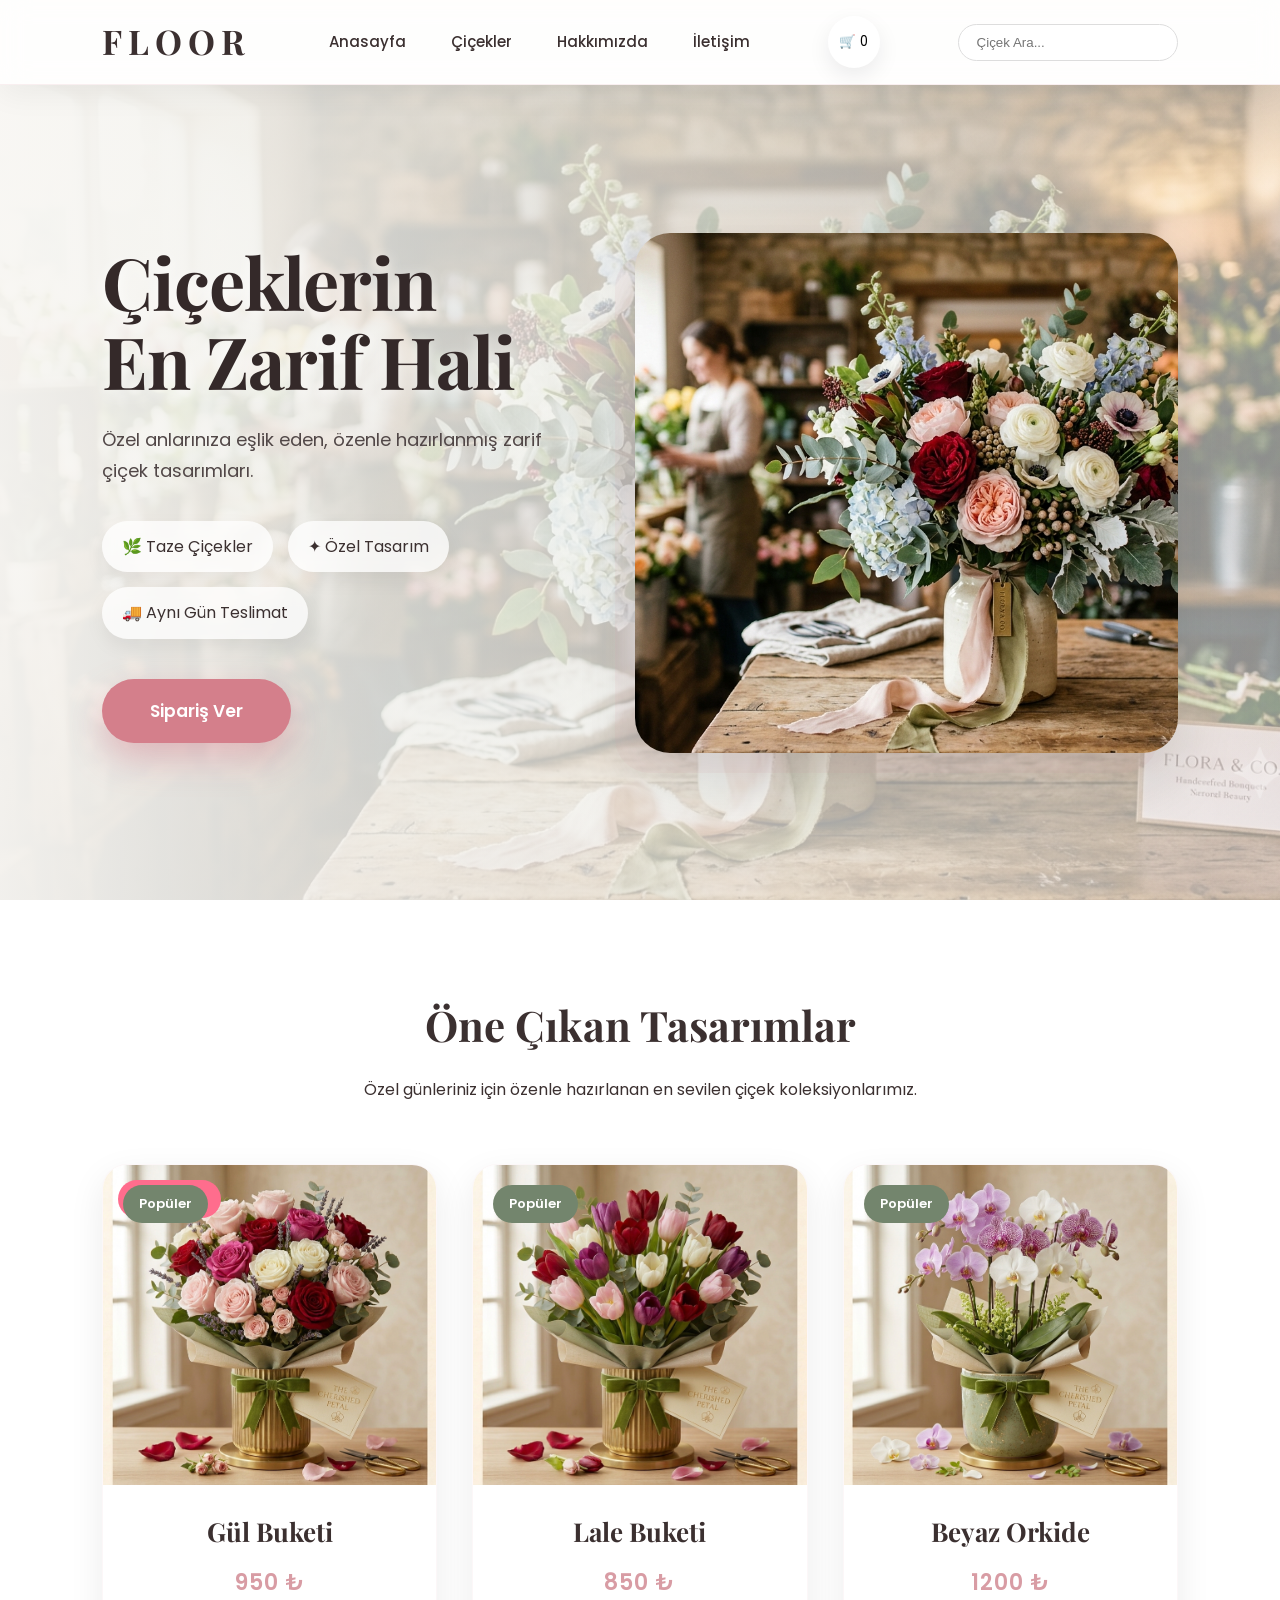
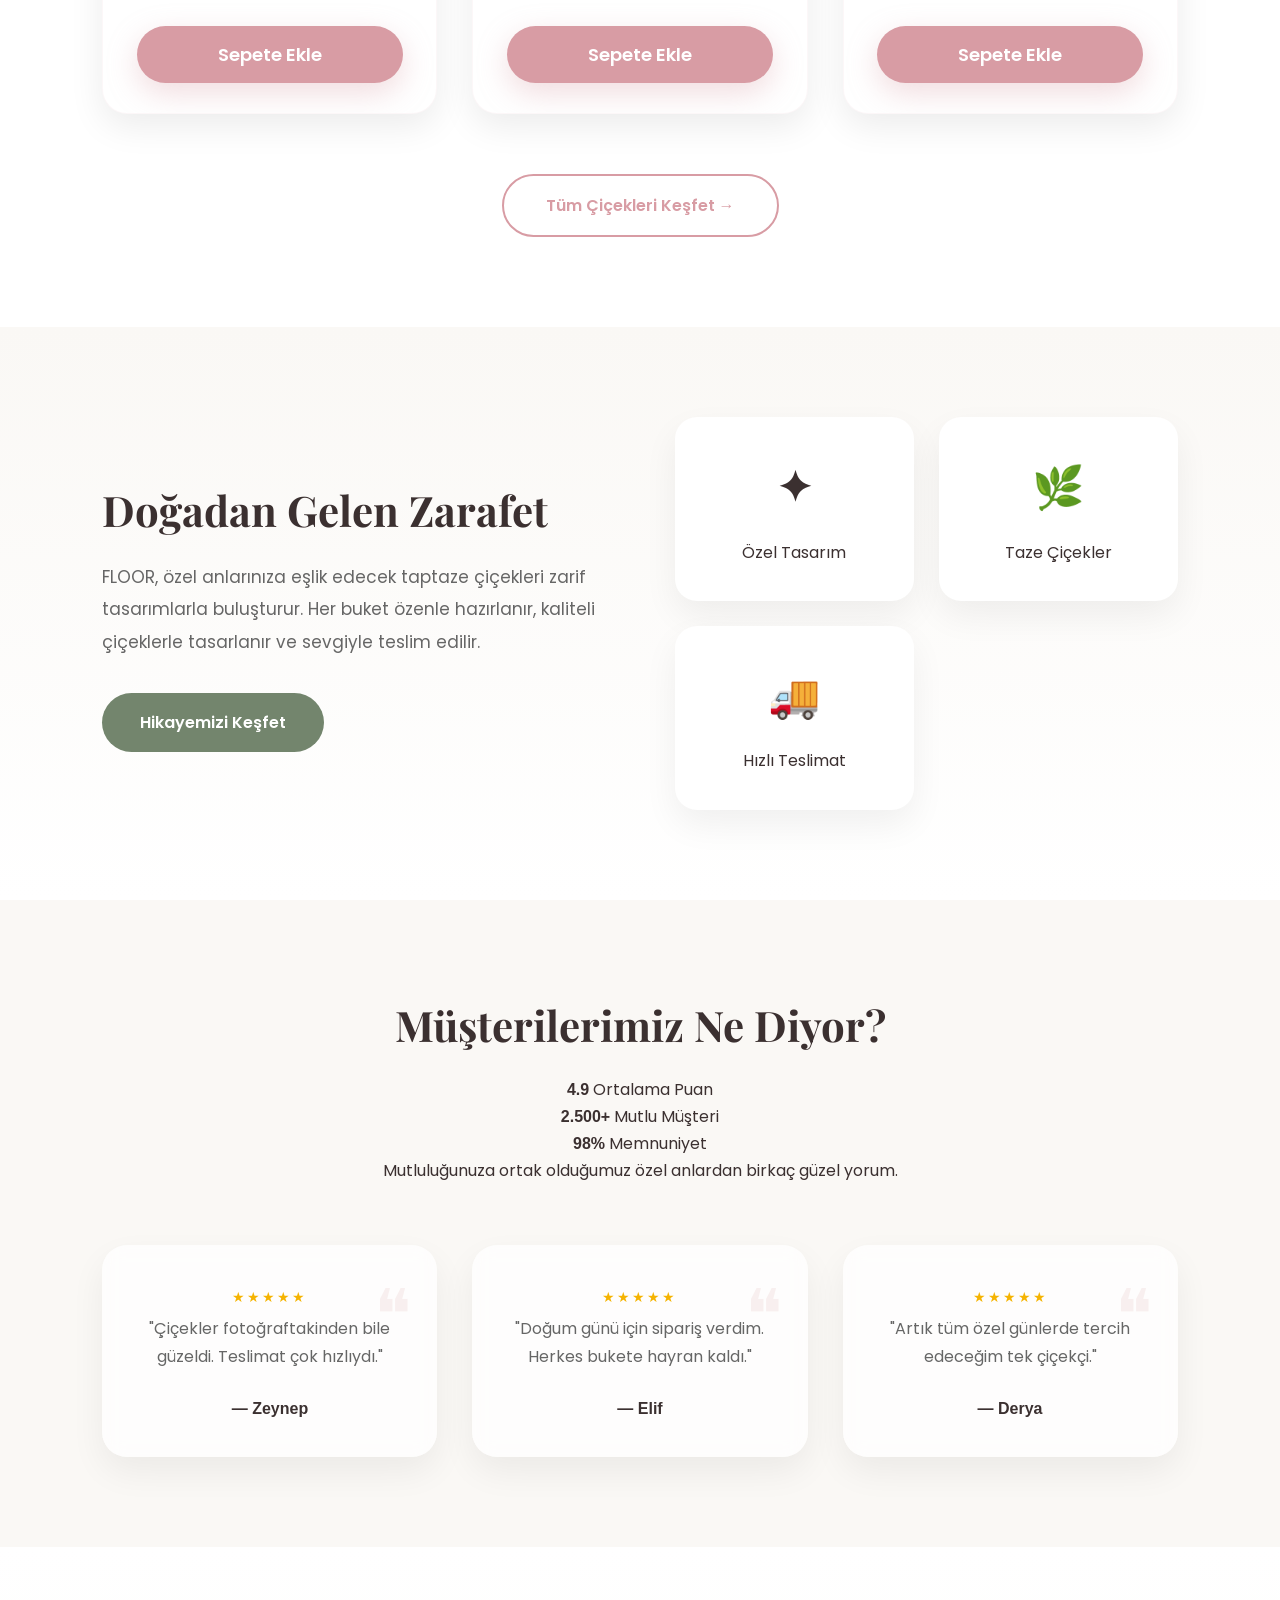
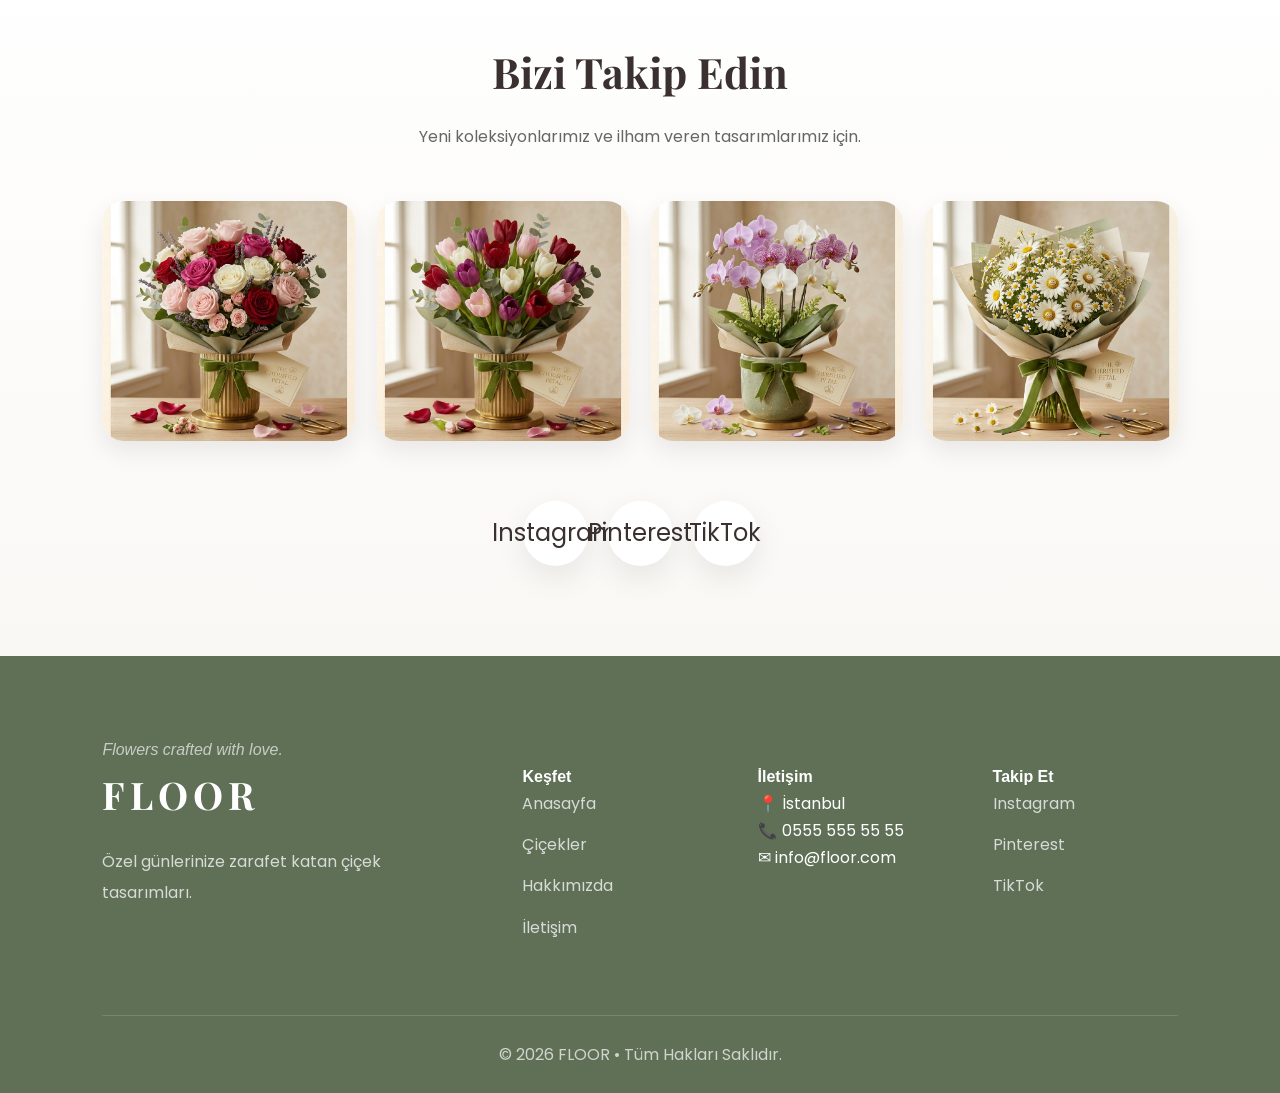
==== commit 8a6616c2: "Temel e-ticaret akışı tamamlandı" ====
--- a/index.html
+++ b/index.html
@@ -75,6 +75,7 @@
 
 <div class="icons">
 
+
 <button onclick="location.href='pages/cart.html'">
 
 🛒 <span id="cart-count">0</span>
@@ -82,7 +83,14 @@
 </button>
 
 </div>
-
+<div class="search-box">
+
+<input
+type="text"
+id="search"
+placeholder="Çiçek Ara...">
+
+</div>
 </nav>
 
 </header>
@@ -140,7 +148,11 @@
 <div class="product-list">
 
 <div class="card">
-
+<span class="badge">
+
+Çok Satan
+
+</span>
 <a href="pages/product.html">
 <img src="images/gul.png" alt="Gül Buketi">
 </a>
--- a/style.css
+++ b/style.css
@@ -14,160 +14,77 @@
 }
 
 body{
-
     font-family:"Poppins",sans-serif;
-
     background:#faf8f5;
-
     color:#3b3030;
-
     line-height:1.7;
-
     overflow-x:hidden;
-
 }
 
 img{
-
     width:100%;
-
     display:block;
-
 }
 
 a{
-
     text-decoration:none;
-
     color:inherit;
-
 }
 
 ul{
-
     list-style:none;
-
 }
 
 button{
-
     font-family:"Poppins",sans-serif;
-
     cursor:pointer;
-
     border:none;
-
 }
 
 section{
-
     padding:90px 8%;
-
-}
-
-.container{
-
-    width:min(1200px,100%);
-
-    margin:auto;
-
-}
-
-
-
-/* =====================================================
-   RENKLER
-===================================================== */
+}
+
 
 :root{
 
     --primary:#d89ca4;
-
     --primary-dark:#c77b87;
-
     --green:#73856d;
-
     --green-light:#a8b5a2;
-
     --cream:#faf8f5;
-
     --white:#ffffff;
-
     --text:#3b3030;
-
     --gray:#7d7d7d;
-
     --shadow:0 15px 35px rgba(0,0,0,.08);
 
 }
 
 
-
-/* =====================================================
-   BAŞLIKLAR
-===================================================== */
+h1,h2,h3{
+    font-family:"Playfair Display",serif;
+}
+
 
 h1{
-
-    font-family:"Playfair Display",serif;
-
     font-size:68px;
-
-    font-weight:700;
-
     line-height:1.1;
-
-}
+}
+
 
 h2{
-
-    font-family:"Playfair Display",serif;
-
     font-size:42px;
-
-    font-weight:700;
-
-    color:var(--text);
-
     margin-bottom:15px;
-
-}
-
-h3{
-
-    font-family:"Playfair Display",serif;
-
-}
-
-.section-subtitle{
-
-    max-width:600px;
-
-    margin:0 auto 55px;
-
-    text-align:center;
-
-    color:var(--gray);
-
-    font-size:17px;
-
-}
-
-
-
-/* =====================================================
-   BUTONLAR
-===================================================== */
+}
+
 
 .btn{
 
     display:inline-flex;
-
     align-items:center;
-
     justify-content:center;
 
-    padding:15px 38px;
+    padding:18px 42px;
 
     background:var(--primary);
 
@@ -177,50 +94,27 @@
 
     font-weight:600;
 
+    font-size:18px;
+
     transition:.35s;
 
     box-shadow:0 10px 30px rgba(216,156,164,.35);
 
 }
 
+
 .btn:hover{
 
     background:var(--primary-dark);
 
     transform:translateY(-4px);
 
-    box-shadow:0 18px 35px rgba(216,156,164,.45);
-
-}
-
-
-
-/* =====================================================
-   ORTAK KART
-===================================================== */
-
-.card{
-
-    background:white;
-
-    border-radius:22px;
-
-    overflow:hidden;
-
-    box-shadow:var(--shadow);
-
-    transition:.35s;
-
-}
-
-.card:hover{
-
-    transform:translateY(-8px);
-
-}
-/* =====================================================
-   NAVBAR
-===================================================== */
+}
+
+
+
+/* ================= NAVBAR ================= */
+
 
 header{
 
@@ -235,6 +129,7 @@
 
 }
 
+
 .navbar{
 
     height:85px;
@@ -251,13 +146,10 @@
 
     backdrop-filter:blur(14px);
 
-    -webkit-backdrop-filter:blur(14px);
-
     border-bottom:1px solid rgba(216,156,164,.15);
 
-    transition:.35s;
-
-}
+}
+
 
 .logo{
 
@@ -269,236 +161,95 @@
 
     letter-spacing:6px;
 
-    color:var(--text);
-
-    user-select:none;
-
-}
+}
+
 
 .menu{
 
     display:flex;
 
+    gap:45px;
+
+}
+
+
+.menu a{
+
+    font-size:15px;
+
+    font-weight:500;
+
+    transition:.3s;
+
+}
+
+
+.menu a:hover{
+
+    color:var(--primary);
+
+}
+
+
+.icons{
+
+    display:flex;
+
+    gap:15px;
+
+}
+
+
+.icons button{
+
+    width:52px;
+
+    height:52px;
+
+    border-radius:50%;
+
+    background:white;
+
+    box-shadow:0 8px 22px rgba(0,0,0,.08);
+
+}
+
+
+
+/* ================= HERO ================= */
+
+
+.hero{
+
+    margin-top:85px;
+
+    min-height:calc(100vh - 85px);
+
+    display:flex;
+
     align-items:center;
 
-    gap:45px;
-
-}
-
-.menu li{
-
-    position:relative;
-
-}
-
-.menu a{
-
-    font-size:15px;
-
-    font-weight:500;
-
-    color:var(--text);
-
-    transition:.3s;
-
-}
-
-.menu a:hover{
-
-    color:var(--primary);
-
-}
-
-.menu a::after{
-
-    content:"";
-
-    position:absolute;
-
-    left:0;
-
-    bottom:-8px;
-
-    width:0;
-
-    height:2px;
-
-    background:var(--primary);
-
-    transition:.3s;
-
-}
-
-.menu a:hover::after{
-
-    width:100%;
-
-}
-
-
-
-/* =====================================================
-   DROPDOWN
-===================================================== */
-
-.dropdown{
-
-    position:relative;
-
-}
-
-.dropdown-menu{
-
-    position:absolute;
-
-    top:45px;
-
-    left:0;
-
-    width:220px;
-
-    background:white;
-
-    border-radius:18px;
-
-    box-shadow:0 20px 45px rgba(0,0,0,.10);
-
-    padding:12px 0;
-
-    opacity:0;
-
-    visibility:hidden;
-
-    transform:translateY(12px);
-
-    transition:.3s;
-
-    z-index:999;
-
-}
-
-.dropdown:hover .dropdown-menu{
-
-    opacity:1;
-
-    visibility:visible;
-
-    transform:translateY(0);
-
-}
-
-.dropdown-menu li{
-
-    width:100%;
-
-}
-
-.dropdown-menu a{
-
-    display:block;
-
-    padding:14px 22px;
-
-    font-size:14px;
-
-}
-
-.dropdown-menu a:hover{
-
-    background:#faf5f6;
-
-    color:var(--primary);
-
-}
-
-
-
-/* =====================================================
-   ICONS
-===================================================== */
-
-.icons{
-
-    display:flex;
-
-    align-items:center;
-
-    gap:15px;
-
-}
-
-.icons button{
-
-    width:52px;
-
-    height:52px;
-
-    border-radius:50%;
-
-    background:white;
-
-    box-shadow:0 8px 22px rgba(0,0,0,.08);
-
-    transition:.35s;
-
-    font-size:18px;
-
-}
-
-.icons button:hover{
-
-    transform:translateY(-3px);
-
-    box-shadow:0 15px 30px rgba(216,156,164,.30);
-
-}
-
-#cart-count{
-
-    font-size:14px;
-
-    font-weight:700;
-
-    margin-left:2px;
-
-    color:var(--primary);
-
-}
-
-
-
-/* Hero sabit navbarın altında kalmasın */
-
-.hero{
-
-    margin-top:85px;
-
-}
-/* =====================================================
-   HERO
-===================================================== */
-
-.hero{
-
-    min-height:calc(100vh - 85px);
-
-    display:flex;
-
-    align-items:center;
-
     justify-content:center;
 
     padding:70px 8%;
 
+
     background:
+
+    linear-gradient(
+        rgba(255,255,255,.45),
+        rgba(255,255,255,.45)
+    ),
+
     linear-gradient(
         90deg,
-        rgba(168,181,162,.18) 0%,
-        rgba(250,248,245,.45) 45%,
-        rgba(255,255,255,.10) 100%
+        rgba(112,132,96,.35),
+        rgba(255,255,255,.05)
     ),
+
     url("images/cicek.png");
 
+
     background-size:cover;
 
     background-position:center;
@@ -506,296 +257,299 @@
     background-repeat:no-repeat;
 
 }
+/* ================= HERO CONTENT ================= */
+
 
 .hero-content{
 
+    display:grid;
+
+    grid-template-columns:1fr 1.2fr;
+
+    gap:80px;
+
+    align-items:center;
+
+}
+
+
+.hero-text h1{
+
+    font-size:72px;
+
+    color:var(--text);
+
+    margin-bottom:25px;
+
+}
+
+
+.hero-text p{
+
+    font-size:18px;
+
+    color:#5f5f5f;
+
+    max-width:520px;
+
+    margin-bottom:35px;
+
+}
+
+
+.hero-tag{
+
+    display:inline-block;
+
+    margin-bottom:20px;
+
+    padding:10px 18px;
+
+    border-radius:999px;
+
+    background:rgba(115,133,109,.12);
+
+    color:var(--green);
+
+    font-size:14px;
+
+    font-weight:600;
+
+}
+
+
+.hero-features{
+
+    display:flex;
+
+    flex-wrap:wrap;
+
+    gap:15px;
+
+    margin-bottom:40px;
+
+}
+
+
+.hero-features span{
+
+    background:white;
+
+    padding:12px 20px;
+
+    border-radius:999px;
+
+    box-shadow:0 8px 20px rgba(0,0,0,.06);
+
+}
+
+
+.hero-image{
+
+    display:flex;
+
+    justify-content:center;
+
+    position:relative;
+
+}
+
+
+.hero-image img{
+
     width:100%;
 
-    max-width:1200px;
+    max-width:520px;
+
+    border-radius:35px;
+
+    box-shadow:0 30px 60px rgba(0,0,0,.12);
+
+    transition:.4s;
+
+}
+
+
+.hero-image img:hover{
+
+    transform:scale(1.03);
+
+}
+
+
+.hero-image::before{
+
+    content:"";
+
+    position:absolute;
+
+    width:100%;
+
+    height:100%;
+
+    background:var(--primary);
+
+    opacity:.10;
+
+    border-radius:35px;
+
+    top:20px;
+
+    left:-20px;
+
+    z-index:-1;
+
+}
+
+
+
+/* ================= PRODUCTS ================= */
+
+
+.products{
+
+    background:white;
+
+    text-align:center;
+
+}
+
+
+.product-list{
 
     display:grid;
 
-    grid-template-columns:1.1fr .9fr;
-
-    align-items:center;
-
-    gap:70px;
-
-}
-
-.hero-text h1{
-
-    font-size:72px;
-
-    color:var(--text);
+    grid-template-columns:repeat(auto-fit,minmax(280px,1fr));
+
+    gap:35px;
+
+    margin-top:60px;
+
+}
+
+
+
+/* ================= CARD ================= */
+
+
+.card{
+
+    background:white;
+
+    border-radius:25px;
+
+    overflow:hidden;
+
+    box-shadow:0 12px 35px rgba(0,0,0,.08);
+
+    transition:.35s;
+
+    position:relative;
+
+}
+
+
+.card:hover{
+
+    transform:translateY(-12px);
+
+}
+
+
+.card img{
+
+    height:320px;
+
+    object-fit:cover;
+
+    transition:.4s;
+
+}
+
+
+.card:hover img{
+
+    transform:scale(1.05);
+
+}
+
+
+.card h3{
+
+    font-size:28px;
+
+    margin:25px 0 10px;
+
+}
+
+
+.card p{
+
+    font-size:22px;
+
+    color:var(--primary);
+
+    font-weight:600;
 
     margin-bottom:25px;
 
-    line-height:1.08;
-
-}
-
-.hero-text p{
-
-    font-size:18px;
-
-    color:#5f5f5f;
-
-    max-width:520px;
-
-    margin-bottom:35px;
-
-}
-
-.hero-features{
-
-    display:flex;
-
-    flex-wrap:wrap;
-
-    gap:15px;
-
-    margin-bottom:40px;
-
-}
-
-.hero-features span{
-
-    background:white;
-
-    padding:12px 20px;
+}
+
+
+.card button{
+
+    width:80%;
+
+    margin:0 auto 30px;
+
+    display:block;
+
+}
+
+
+.card::before{
+
+    content:"Popüler";
+
+    position:absolute;
+
+    top:20px;
+
+    left:20px;
+
+    background:var(--green);
+
+    color:white;
+
+    padding:8px 16px;
 
     border-radius:999px;
 
-    box-shadow:0 8px 20px rgba(0,0,0,.06);
-
-    font-size:14px;
-
-    font-weight:500;
-
-}
-
-.hero-image{
-
-    display:flex;
-
-    justify-content:center;
-
-    align-items:center;
-
-}
-
-.hero-image img{
-
-    width:100%;
-
-    max-width:520px;
-
-    border-radius:35px;
-
-    box-shadow:0 30px 60px rgba(0,0,0,.12);
-
-    transition:.45s;
-
-}
-
-.hero-image img:hover{
-
-    transform:scale(1.03);
-
-}
-
-.hero .btn{
-
-    font-size:16px;
-
-    padding:17px 42px;
-
-}
-.hero-tag{
+    font-size:13px;
+
+    z-index:5;
+
+}
+
+
+.all-products{
 
     display:inline-block;
 
-    margin-bottom:20px;
-
-    padding:10px 18px;
+    margin-top:60px;
+
+    padding:16px 42px;
+
+    border:2px solid var(--primary);
 
     border-radius:999px;
 
-    background:rgba(115,133,109,.12);
-
-    color:var(--green);
-
-    font-size:14px;
+    color:var(--primary);
 
     font-weight:600;
 
 }
-/* =====================================================
-   PRODUCTS
-===================================================== */
-
-.products{
-
-    background:#fff;
-
-    text-align:center;
-
-}
-
-.products h2{
-
-    margin-bottom:15px;
-
-}
-
-.product-list{
-
-    display:grid;
-
-    grid-template-columns:repeat(auto-fit,minmax(280px,1fr));
-
-    gap:35px;
-
-    margin-top:60px;
-
-}
-
-
-
-/* =====================================================
-   PRODUCT CARD
-===================================================== */
-
-.card{
-
-    background:#fff;
-
-    border-radius:25px;
-
-    overflow:hidden;
-
-    box-shadow:0 12px 35px rgba(0,0,0,.08);
-
-    transition:.35s;
-
-    position:relative;
-
-}
-
-.card:hover{
-
-    transform:translateY(-12px);
-
-    box-shadow:0 25px 45px rgba(0,0,0,.12);
-
-}
-
-.card img{
-
-    height:320px;
-
-    object-fit:cover;
-
-    transition:.45s;
-
-}
-
-.card:hover img{
-
-    transform:scale(1.06);
-
-}
-
-.card h3{
-
-    font-size:28px;
-
-    margin:25px 0 10px;
-
-    color:var(--text);
-
-}
-
-.card p{
-
-    font-size:22px;
-
-    color:var(--primary);
-
-    font-weight:600;
-
-    margin-bottom:25px;
-
-}
-
-.card button{
-
-    width:80%;
-
-    margin:0 auto 30px;
-
-    display:block;
-
-}
-
-
-
-/* =====================================================
-   BADGE
-===================================================== */
-
-.card::before{
-
-    content:"Popüler";
-
-    position:absolute;
-
-    top:20px;
-
-    left:20px;
-
-    background:var(--green);
-
-    color:#fff;
-
-    padding:8px 16px;
-
-    border-radius:999px;
-
-    font-size:13px;
-
-    font-weight:600;
-
-    z-index:5;
-
-}
-
-
-
-/* =====================================================
-   TÜM ÜRÜNLER BUTONU
-===================================================== */
-
-.all-products{
-
-    display:inline-block;
-
-    margin-top:60px;
-
-    padding:16px 42px;
-
-    border:2px solid var(--primary);
-
-    border-radius:999px;
-
-    color:var(--primary);
-
-    font-weight:600;
-
-    transition:.35s;
-
-}
+
 
 .all-products:hover{
 
@@ -804,25 +558,20 @@
     color:white;
 
 }
-.price{
-
-    letter-spacing:1px;
-
-}
-/* =====================================================
-   ABOUT
-===================================================== */
+/* ================= ABOUT ================= */
+
 
 .about{
 
     background:linear-gradient(
         180deg,
-        #faf8f5 0%,
-        #ffffff 100%
+        #faf8f5,
+        #ffffff
     );
 
 }
 
+
 .about-content{
 
     max-width:1200px;
@@ -839,189 +588,890 @@
 
 }
 
-.about-text h2{
+
+.about-text p{
+
+    color:#666;
+
+    font-size:17px;
+
+    line-height:1.9;
+
+    margin-bottom:35px;
+
+}
+
+
+.about-btn{
+
+    display:inline-block;
+
+    padding:16px 38px;
+
+    border-radius:999px;
+
+    background:var(--green);
+
+    color:white;
+
+    font-weight:600;
+
+    transition:.3s;
+
+}
+
+
+.about-btn:hover{
+
+    transform:translateY(-4px);
+
+}
+
+
+.about-box{
+
+    display:grid;
+
+    grid-template-columns:repeat(2,1fr);
+
+    gap:25px;
+
+}
+
+
+.about-box div{
+
+    background:white;
+
+    padding:35px;
+
+    border-radius:22px;
+
+    text-align:center;
+
+    box-shadow:0 15px 35px rgba(0,0,0,.06);
+
+}
+
+
+.about-box strong{
+
+    display:block;
+
+    font-size:42px;
+
+    margin-bottom:15px;
+
+}
+
+
+
+/* ================= REVIEWS ================= */
+
+
+.reviews{
+
+    background:#faf8f5;
+
+    text-align:center;
+
+}
+
+
+.review-list{
+
+    margin-top:60px;
+
+    display:grid;
+
+    grid-template-columns:repeat(auto-fit,minmax(320px,1fr));
+
+    gap:35px;
+
+}
+
+
+.review-card{
+
+    background:white;
+
+    padding:35px;
+
+    border-radius:25px;
+
+    box-shadow:0 15px 35px rgba(0,0,0,.06);
+
+}
+
+
+.stars{
+
+    color:#f5b301;
+
+    font-size:22px;
+
+    margin-bottom:20px;
+
+}
+
+
+.review-card p{
+
+    color:#666;
 
     margin-bottom:25px;
 
 }
 
-.about-text p{
+
+.review-avatar{
+
+    width:70px;
+
+    height:70px;
+
+    margin:0 auto 20px;
+
+    border-radius:50%;
+
+    background:var(--primary);
+
+    color:white;
+
+    display:flex;
+
+    align-items:center;
+
+    justify-content:center;
+
+    font-size:28px;
+
+    font-weight:bold;
+
+}
+
+
+
+/* ================= SOCIAL ================= */
+
+
+.social{
+
+    background:linear-gradient(
+        180deg,
+        #fff,
+        #faf8f5
+    );
+
+    text-align:center;
+
+}
+
+
+.social p{
+
+    max-width:600px;
+
+    margin:0 auto 50px;
 
     color:#666;
 
-    font-size:17px;
-
-    line-height:1.9;
-
-    margin-bottom:35px;
-
-}
-
-
-
-/* =====================================================
-   ABOUT BUTTON
-===================================================== */
-
-.about-btn{
-
-    display:inline-block;
-
-    padding:16px 38px;
+}
+
+
+.social-gallery{
+
+    display:grid;
+
+    grid-template-columns:repeat(4,1fr);
+
+    gap:22px;
+
+    margin-bottom:60px;
+
+}
+
+
+.social-gallery img{
+
+    height:240px;
+
+    object-fit:cover;
+
+    border-radius:22px;
+
+    transition:.3s;
+
+}
+
+
+.social-gallery img:hover{
+
+    transform:scale(1.05);
+
+}
+
+
+
+/* ================= SOCIAL BUTTONS ================= */
+
+
+.social-links{
+
+    display:flex;
+
+    justify-content:center;
+
+    gap:20px;
+
+}
+
+
+.social-links a{
+
+    width:65px;
+
+    height:65px;
+
+    border-radius:50%;
+
+    background:white;
+
+    display:flex;
+
+    align-items:center;
+
+    justify-content:center;
+
+    box-shadow:0 12px 30px rgba(0,0,0,.08);
+
+    font-size:24px;
+
+}
+
+
+
+/* ================= FOOTER ================= */
+
+
+footer{
+
+    background:#5f7057;
+
+    color:white;
+
+    padding:80px 8% 25px;
+
+}
+
+
+.footer-content{
+
+    max-width:1200px;
+
+    margin:auto;
+
+    display:grid;
+
+    grid-template-columns:2fr 1fr 1fr 1fr;
+
+    gap:50px;
+
+}
+
+
+.footer-brand h3{
+
+    color:white;
+
+    font-size:38px;
+
+    letter-spacing:5px;
+
+}
+
+
+.footer-brand p{
+
+    color:rgba(255,255,255,.75);
+
+}
+
+
+.footer-links a,
+.footer-social a{
+
+    display:block;
+
+    margin-bottom:14px;
+
+    color:rgba(255,255,255,.75);
+
+}
+
+
+.footer-bottom{
+
+    border-top:1px solid rgba(255,255,255,.15);
+
+    margin-top:60px;
+
+    padding-top:25px;
+
+    text-align:center;
+
+}
+/* ================= CART ================= */
+
+
+.cart-page{
+
+    max-width:1200px;
+
+    margin:140px auto 80px;
+
+    padding:0 8%;
+
+}
+
+
+.cart-page h2{
+
+    text-align:center;
+
+    margin-bottom:60px;
+
+}
+
+
+.cart-item{
+
+    display:flex;
+
+    align-items:center;
+
+    gap:30px;
+
+    background:white;
+
+    border-radius:25px;
+
+    padding:25px;
+
+    margin-bottom:30px;
+
+    box-shadow:0 15px 35px rgba(0,0,0,.08);
+
+}
+
+
+.cart-item img{
+
+    width:180px;
+
+    height:180px;
+
+    object-fit:cover;
+
+    border-radius:20px;
+
+}
+
+
+.cart-info{
+
+    flex:1;
+
+}
+
+
+.cart-info h3{
+
+    font-size:28px;
+
+}
+
+
+.cart-info p{
+
+    color:var(--primary);
+
+    font-size:22px;
+
+    font-weight:600;
+
+}
+
+
+.quantity{
+
+    display:flex;
+
+    align-items:center;
+
+    gap:15px;
+
+    margin:25px 0;
+
+}
+
+
+.quantity button{
+
+    width:42px;
+
+    height:42px;
+
+    border-radius:50%;
+
+    background:var(--green);
+
+    color:white;
+
+    font-size:20px;
+
+}
+
+
+.quantity span{
+
+    font-size:20px;
+
+    font-weight:600;
+
+}
+
+
+.remove-btn{
+
+    padding:12px 22px;
+
+    background:#e66f7d;
+
+    color:white;
 
     border-radius:999px;
 
+}
+
+
+.cart-total{
+
+    margin-top:50px;
+
+    background:white;
+
+    padding:35px;
+
+    border-radius:25px;
+
+    text-align:right;
+
+    box-shadow:0 15px 35px rgba(0,0,0,.08);
+
+}
+
+
+.empty-cart{
+
+    text-align:center;
+
+    padding:70px 20px;
+
+}
+
+
+.empty-icon{
+
+    font-size:70px;
+
+}
+
+
+
+/* ================= NOTIFICATION ================= */
+
+
+.notification{
+
+    position:fixed;
+
+    top:30px;
+
+    right:30px;
+
+    background:#6b7d5f;
+
+    color:white;
+
+    padding:16px 24px;
+
+    border-radius:15px;
+
+    box-shadow:0 15px 35px rgba(0,0,0,.18);
+
+    z-index:99999;
+
+    opacity:0;
+
+    transform:translateX(100px);
+
+    transition:.35s;
+
+}
+
+
+.notification.show{
+
+    opacity:1;
+
+    transform:translateX(0);
+
+}
+
+
+
+/* ================= RESPONSIVE ================= */
+
+
+@media(max-width:992px){
+
+
+    .hero-content{
+
+        grid-template-columns:1fr;
+
+        text-align:center;
+
+    }
+
+
+    .hero-text p{
+
+        margin:auto;
+
+        margin-bottom:35px;
+
+    }
+
+
+    .hero-features{
+
+        justify-content:center;
+
+    }
+
+
+    .about-content{
+
+        grid-template-columns:1fr;
+
+    }
+
+
+    .footer-content{
+
+        grid-template-columns:repeat(2,1fr);
+
+    }
+
+}
+
+
+
+@media(max-width:768px){
+
+
+    .navbar{
+
+        height:75px;
+
+        padding:0 20px;
+
+    }
+
+
+    .logo{
+
+        font-size:26px;
+
+    }
+
+
+    .menu{
+
+        gap:15px;
+
+    }
+
+
+    .hero{
+
+        padding-top:120px;
+
+    }
+
+
+    .hero-text h1{
+
+        font-size:42px;
+
+    }
+
+
+    .product-list{
+
+        grid-template-columns:1fr;
+
+    }
+
+
+    .social-gallery{
+
+        grid-template-columns:repeat(2,1fr);
+
+    }
+
+
+    .cart-item{
+
+        flex-direction:column;
+
+        text-align:center;
+
+    }
+
+
+}
+
+
+
+@media(max-width:576px){
+
+
+    section{
+
+        padding:70px 5%;
+
+    }
+
+
+    .footer-content{
+
+        grid-template-columns:1fr;
+
+        text-align:center;
+
+    }
+
+
+    .hero-text h1{
+
+        font-size:34px;
+
+    }
+
+
+    .social-gallery{
+
+        grid-template-columns:1fr;
+
+    }
+
+
+}
+.menu{
+    display:flex;
+    align-items:center;
+    gap:45px;
+}
+
+.menu li{
+    position:relative;
+}
+
+.menu a{
+    font-size:15px;
+    font-weight:500;
+    color:var(--text);
+    transition:.3s;
+    white-space:nowrap;
+}
+
+.menu a:hover{
+    color:var(--primary);
+}
+/* ================= MENU FIX ================= */
+
+.menu{
+    display:flex;
+    flex-direction:row;
+    align-items:center;
+    justify-content:center;
+    gap:45px;
+}
+
+.menu li{
+    display:flex;
+    align-items:center;
+    position:relative;
+}
+
+.menu a{
+    display:block;
+    white-space:nowrap;
+}
+/* ================= DROPDOWN ================= */
+
+.dropdown{
+    position:relative;
+}
+
+
+.dropdown-menu{
+
+    position:absolute;
+
+    top:40px;
+
+    left:0;
+
+    width:220px;
+
+    background:white;
+
+    border-radius:18px;
+
+    padding:12px 0;
+
+    box-shadow:0 20px 45px rgba(0,0,0,.12);
+
+    opacity:0;
+
+    visibility:hidden;
+
+    transform:translateY(10px);
+
+    transition:.3s;
+
+    z-index:999;
+
+}
+
+
+.dropdown:hover .dropdown-menu{
+
+    opacity:1;
+
+    visibility:visible;
+
+    transform:translateY(0);
+
+}
+
+
+.dropdown-menu li{
+
+    width:100%;
+
+}
+
+
+.dropdown-menu a{
+
+    padding:14px 22px;
+
+    font-size:14px;
+
+}
+
+
+.dropdown-menu a:hover{
+
+    background:#faf5f6;
+
+    color:var(--primary);
+
+}
+.card::before{
+
+    content:"Popüler";
+
+    position:absolute;
+
+    top:20px;
+
+    left:20px;
+
     background:var(--green);
 
     color:white;
 
+    padding:8px 16px;
+
+    border-radius:999px;
+
+    font-size:13px;
+
     font-weight:600;
 
+    z-index:5;
+
+}
+
+
+.card:hover{
+
+    transform:translateY(-12px);
+
+    box-shadow:0 25px 45px rgba(0,0,0,.12);
+
+}
+.btn{
+
+    padding:18px 42px;
+
+    font-size:18px;
+
+    border-radius:999px;
+
+    box-shadow:
+    0 10px 30px rgba(216,156,164,.35);
+
+}
+
+
+.btn:hover{
+
+    transform:translateY(-4px);
+
+    box-shadow:
+    0 18px 35px rgba(216,156,164,.45);
+
+}
+/* ================= REVIEW DETAILS ================= */
+
+.review-card{
+
+    background:rgba(255,255,255,.75);
+
+    backdrop-filter:blur(10px);
+
+    border-radius:25px;
+
+    padding:35px;
+
+    box-shadow:0 15px 35px rgba(0,0,0,.06);
+
     transition:.35s;
 
-}
-
-.about-btn:hover{
-
-    transform:translateY(-4px);
-
-    background:#62745d;
-
-}
-
-
-
-/* =====================================================
-   ABOUT BOX
-===================================================== */
-
-.about-box{
-
-    display:grid;
-
-    grid-template-columns:repeat(2,1fr);
-
-    gap:25px;
-
-}
-
-.about-box div{
-
-    background:white;
-
-    padding:35px;
-
-    border-radius:22px;
-
-    text-align:center;
-
-    box-shadow:0 15px 35px rgba(0,0,0,.06);
-
-    transition:.35s;
-
-}
-
-.about-box div:hover{
-
-    transform:translateY(-8px);
-
-}
-
-.about-box strong{
-
-    display:block;
-
-    font-size:42px;
-
-    margin-bottom:15px;
-
-}
-
-.about-box p{
-
-    font-size:16px;
-
-    font-weight:600;
-
-    color:var(--text);
-
-}
-
-
-
-/* =====================================================
-   ABOUT STATS
-===================================================== */
-
-.about-box div:nth-child(1){
-
-    border-top:5px solid var(--primary);
-
-}
-
-.about-box div:nth-child(2){
-
-    border-top:5px solid var(--green);
-
-}
-
-.about-box div:nth-child(3){
-
-    border-top:5px solid #e6b17e;
-
-}
-
-.about-box div:nth-child(4){
-
-    border-top:5px solid #b38ad6;
-
-}
-/* =====================================================
-   REVIEWS
-===================================================== */
-
-.reviews{
-
-    background:#faf8f5;
-
-    text-align:center;
-
-}
-
-.review-list{
-
-    margin-top:60px;
-
-    display:grid;
-
-    grid-template-columns:repeat(auto-fit,minmax(320px,1fr));
-
-    gap:35px;
-
-}
-
-.review-card{
-
-    background:rgba(255,255,255,.75);
-
-    backdrop-filter:blur(10px);
-
-    -webkit-backdrop-filter:blur(10px);
-
-    border-radius:25px;
-
-    padding:35px;
-
-    box-shadow:0 15px 35px rgba(0,0,0,.06);
-
-    transition:.35s;
-
     position:relative;
 
     overflow:hidden;
 
 }
 
+
 .review-card:hover{
 
     transform:translateY(-10px);
@@ -1030,57 +1480,35 @@
 
 }
 
+
 .review-card::before{
 
     content:"❝";
 
     position:absolute;
 
-    top:15px;
+    top:10px;
 
     right:25px;
 
     font-size:70px;
 
-    color:rgba(216,156,164,.12);
-
-    font-family:serif;
-
-}
+    color:rgba(216,156,164,.15);
+
+}
+
 
 .stars{
 
-    color:#f5b301;
-
     font-size:22px;
 
+    letter-spacing:3px;
+
     margin-bottom:20px;
 
-    letter-spacing:3px;
-
-}
-
-.review-card p{
-
-    color:#666;
-
-    line-height:1.9;
-
-    margin-bottom:25px;
-
-    font-size:16px;
-
-}
-
-.review-card h4{
-
-    font-family:"Playfair Display",serif;
-
-    color:var(--text);
-
-    font-size:20px;
-
-}
+}
+
+
 .review-avatar{
 
     width:70px;
@@ -1099,181 +1527,139 @@
 
     color:white;
 
+    display:flex;
+
+    align-items:center;
+
+    justify-content:center;
+
     font-size:28px;
 
     font-weight:700;
 
+}
+/* ================= SOCIAL GALLERY ================= */
+
+.social-gallery{
+
+    display:grid;
+
+    grid-template-columns:repeat(4,1fr);
+
+    gap:22px;
+
+    margin-bottom:60px;
+
+}
+
+
+.social-gallery img{
+
+    height:240px;
+
+    object-fit:cover;
+
+    border-radius:22px;
+
+    transition:.35s;
+
+    box-shadow:0 10px 25px rgba(0,0,0,.08);
+
+}
+
+
+.social-gallery img:hover{
+
+    transform:scale(1.05);
+
+}
+.social-links{
+
     display:flex;
 
+    justify-content:center;
+
+    gap:20px;
+
+    flex-wrap:wrap;
+
+}
+
+
+.social-links a{
+
+    width:65px;
+
+    height:65px;
+
+    border-radius:50%;
+
+    background:white;
+
+    display:flex;
+
     align-items:center;
 
     justify-content:center;
 
-    box-shadow:0 10px 25px rgba(216,156,164,.30);
-
-}
-/* =====================================================
-   SOCIAL
-===================================================== */
-
-.social{
-
-    background:linear-gradient(
-        180deg,
-        #ffffff 0%,
-        #faf8f5 100%
-    );
-
-    text-align:center;
-
-}
-
-.social h2{
-
-    margin-bottom:15px;
-
-}
-
-.social p{
-
-    max-width:600px;
-
-    margin:0 auto 50px;
-
-    color:#666;
-
-}
-
-
-
-/* =====================================================
-   INSTAGRAM GRID
-===================================================== */
-
-.social-gallery{
+    font-size:24px;
+
+    box-shadow:0 12px 30px rgba(0,0,0,.08);
+
+    transition:.35s;
+
+}
+
+
+.social-links a:hover{
+
+    transform:translateY(-6px);
+
+    background:var(--primary);
+
+    color:white;
+
+}
+/* ================= FOOTER DETAIL ================= */
+
+footer{
+
+    background:#5f7057;
+
+    color:white;
+
+    padding:80px 8% 25px;
+
+}
+
+
+.footer-content{
+
+    max-width:1200px;
+
+    margin:auto;
 
     display:grid;
 
-    grid-template-columns:repeat(4,1fr);
-
-    gap:22px;
-
-    margin-bottom:60px;
-
-}
-
-.social-gallery img{
-
-    width:100%;
-
-    height:240px;
-
-    object-fit:cover;
-
-    border-radius:22px;
-
-    transition:.35s;
-
-    box-shadow:0 10px 25px rgba(0,0,0,.08);
-
-}
-
-.social-gallery img:hover{
-
-    transform:scale(1.05);
-
-}
-
-
-
-/* =====================================================
-   SOSYAL BUTONLAR
-===================================================== */
-
-.social-links{
-
-    display:flex;
-
-    justify-content:center;
-
-    gap:20px;
-
-    flex-wrap:wrap;
-
-}
-
-.social-links a{
-
-    width:65px;
-
-    height:65px;
-
-    border-radius:50%;
-
-    background:white;
-
-    display:flex;
-
-    align-items:center;
-
-    justify-content:center;
-
-    box-shadow:0 12px 30px rgba(0,0,0,.08);
-
-    transition:.35s;
-
-    font-size:24px;
-
-}
-
-.social-links a:hover{
-
-    transform:translateY(-6px);
-
-    background:var(--primary);
+    grid-template-columns:2fr 1fr 1fr 1fr;
+
+    gap:50px;
+
+}
+
+
+.footer-brand h3{
 
     color:white;
 
-}
-/* =====================================================
-   FOOTER
-===================================================== */
-
-footer{
-
-    background:#5f7057;
-
-    color:white;
-
-    padding:80px 8% 25px;
-
-}
-
-.footer-content{
-
-    max-width:1200px;
-
-    margin:auto;
-
-    display:grid;
-
-    grid-template-columns:2fr 1fr 1fr 1fr;
-
-    gap:50px;
-
-}
-
-.footer-brand h3{
-
     font-size:38px;
 
     letter-spacing:5px;
 
     margin-bottom:20px;
 
-    color:white;
-
-}
+}
+
 
 .footer-brand p{
 
@@ -1281,21 +1667,8 @@
 
     line-height:1.9;
 
-    max-width:320px;
-
-}
-
-.footer-links h4,
-.footer-contact h4,
-.footer-social h4{
-
-    margin-bottom:25px;
-
-    font-size:20px;
-
-    color:white;
-
-}
+}
+
 
 .footer-links a,
 .footer-social a{
@@ -1310,518 +1683,850 @@
 
 }
 
+
 .footer-links a:hover,
 .footer-social a:hover{
 
-    color:#fff;
+    color:white;
 
     transform:translateX(6px);
 
 }
 
-.footer-contact p{
-
-    margin-bottom:14px;
-
-    color:rgba(255,255,255,.75);
-
-}
+
+.footer-slogan{
+
+    font-style:italic;
+
+    color:rgba(255,255,255,.65);
+
+}
+
 
 .footer-bottom{
 
+    margin-top:60px;
+
+    padding-top:25px;
+
+    text-align:center;
+
     border-top:1px solid rgba(255,255,255,.15);
 
-    margin-top:60px;
-
-    padding-top:25px;
-
+    color:rgba(255,255,255,.7);
+
+}
+/* ================= HERO PREMIUM FIX ================= */
+
+
+.hero{
+
+    position:relative;
+
+    overflow:hidden;
+
+}
+
+
+.hero::before{
+
+    content:"";
+
+    position:absolute;
+
+    inset:0;
+
+    background:
+    linear-gradient(
+        90deg,
+        rgba(250,248,245,.92),
+        rgba(250,248,245,.45),
+        rgba(250,248,245,.15)
+    );
+
+    z-index:0;
+
+}
+
+
+.hero-content{
+
+    position:relative;
+
+    z-index:2;
+
+}
+
+
+.hero-text h1{
+
+    font-family:"Playfair Display",serif;
+
+    font-size:72px;
+
+    color:#342929;
+
+    letter-spacing:-1px;
+
+    text-shadow:
+    0 4px 15px rgba(255,255,255,.8);
+
+}
+
+
+.hero-text p{
+
+    color:#514747;
+
+    font-size:18px;
+
+    max-width:520px;
+
+}
+
+
+.hero-tag{
+
+    background:rgba(115,133,109,.15);
+
+    color:#5f7057;
+
+    border:1px solid rgba(115,133,109,.2);
+
+}
+
+
+.hero-features span{
+
+    background:rgba(255,255,255,.75);
+
+    backdrop-filter:blur(8px);
+
+}
+
+
+
+/* Sipariş Ver butonu */
+
+
+.hero .btn{
+
+    background:#d47f8b;
+
+    color:white;
+
+    padding:18px 48px;
+
+    font-size:17px;
+
+    box-shadow:
+    0 15px 35px rgba(212,127,139,.45);
+
+}
+
+
+.hero .btn:hover{
+
+    background:#bf6674;
+
+    transform:translateY(-5px);
+
+}
+.hero-image img{
+
+    width:100%;
+
+    max-width:620px;
+
+    height:520px;
+
+    object-fit:cover;
+
+    border-radius:35px;
+
+}
+/* ================= NAVBAR FINAL ================= */
+
+
+.navbar{
+
+    box-shadow:
+    0 10px 30px rgba(0,0,0,.05);
+
+}
+
+
+.menu{
+
+    align-items:center;
+
+}
+
+
+.menu a{
+
+    position:relative;
+
+}
+
+
+.menu a::after{
+
+    content:"";
+
+    position:absolute;
+
+    bottom:-8px;
+
+    left:0;
+
+    width:0;
+
+    height:2px;
+
+    background:var(--primary);
+
+    transition:.3s;
+
+}
+
+
+.menu a:hover::after{
+
+    width:100%;
+
+}
+/* ================= CART NOTIFICATION PREMIUM ================= */
+
+
+.notification{
+
+    position:fixed;
+
+    top:110px;
+
+    right:30px;
+
+    background:rgba(255,255,255,.92);
+
+    backdrop-filter:blur(12px);
+
+    color:#4a3d3d;
+
+    padding:18px 28px;
+
+    border-radius:18px;
+
+    box-shadow:
+    0 20px 45px rgba(0,0,0,.12);
+
+    border-left:5px solid var(--primary);
+
+    z-index:99999;
+
+    opacity:0;
+
+    transform:translateX(120px);
+
+    transition:.4s ease;
+
+    font-weight:500;
+
+}
+
+
+.notification.show{
+
+    opacity:1;
+
+    transform:translateX(0);
+
+}
+/* ================= PRODUCT PREMIUM ================= */
+
+
+.card{
+
+    border:1px solid rgba(216,156,164,.08);
+
+}
+
+
+.card h3{
+
+    font-size:26px;
+
+    font-weight:700;
+
+}
+
+
+.card p{
+
+    letter-spacing:1px;
+
+}
+
+
+.card button{
+
+    background:var(--primary);
+
+    color:white;
+
+    padding:15px;
+
+    border-radius:999px;
+
+    transition:.3s;
+
+}
+
+
+.card button:hover{
+
+    background:var(--primary-dark);
+
+    transform:translateY(-3px);
+
+}
+/* ================= MOBILE FIX ================= */
+
+
+@media(max-width:768px){
+
+    .menu{
+
+        display:flex;
+
+        flex-wrap:wrap;
+
+        justify-content:center;
+
+        gap:15px;
+
+    }
+
+
+    .navbar{
+
+        flex-wrap:wrap;
+
+        height:auto;
+
+        padding:15px 20px;
+
+    }
+
+
+    .hero-content{
+
+        display:flex;
+
+        flex-direction:column;
+
+    }
+
+
+    .hero-image img{
+
+        height:350px;
+
+    }
+
+
+    .hero-text h1{
+
+        font-size:42px;
+
+    }
+
+
+}
+
+
+@media(max-width:576px){
+
+    .menu{
+
+        gap:10px;
+
+        font-size:13px;
+
+    }
+
+
+    .icons button{
+
+        width:42px;
+
+        height:42px;
+
+    }
+
+
+    .hero-text h1{
+
+        font-size:34px;
+
+    }
+
+}
+body{
+    animation:fadePage .5s ease;
+}
+
+@keyframes fadePage{
+
+    from{
+        opacity:0;
+    }
+
+    to{
+        opacity:1;
+    }
+
+}
+.card,
+.review-card,
+.about-box div{
+
+    animation:cardUp .6s ease;
+
+}
+
+
+@keyframes cardUp{
+
+    from{
+
+        opacity:0;
+
+        transform:translateY(20px);
+
+    }
+
+    to{
+
+        opacity:1;
+
+        transform:translateY(0);
+
+    }
+
+}
+.stars{
+    color:#f5b301;
+    font-size:14px;
+    margin:6px 0;
+    letter-spacing:2px;
+}
+
+.stock{
+    color:#4b7a52;
+    font-size:14px;
+    margin-bottom:10px;
+}
+
+.detail-btn{
+    display:block;
+    margin-top:10px;
     text-align:center;
-
-    color:rgba(255,255,255,.7);
-
+    color:#8d6a78;
+    text-decoration:none;
+    font-weight:600;
+    transition:.3s;
+}
+
+.detail-btn:hover{
+    color:#d48aa3;
+}
+.category-hero{
+    text-align:center;
+    padding:80px 20px 50px;
+    background:#fff7f9;
+}
+
+.category-hero h1{
+    font-family:"Playfair Display",serif;
+    font-size:48px;
+    color:#8d6a78;
+    margin-bottom:15px;
+}
+
+.category-hero p{
+    color:#666;
+    font-size:18px;
+}
+.product-detail{
+    display:grid;
+    grid-template-columns:1fr 1fr;
+    gap:60px;
+    align-items:center;
+    padding:80px 10%;
+}
+
+.product-image img{
+    width:100%;
+    border-radius:20px;
+    box-shadow:0 15px 40px rgba(0,0,0,.12);
+}
+
+.detail-text h1{
+    font-size:42px;
+    margin-bottom:15px;
+    font-family:"Playfair Display",serif;
+}
+
+.detail-text .price{
+    font-size:34px;
+    font-weight:700;
+    color:#d06b93;
+    margin:20px 0;
+}
+
+.product-status{
+    display:grid;
+    gap:10px;
+    margin:25px 0;
+}
+
+.product-description{
+    line-height:1.8;
+    color:#666;
+}
+
+.quantity-box{
+    display:flex;
+    align-items:center;
+    gap:15px;
+    margin:30px 0;
+}
+
+.quantity-box button{
+    width:40px;
+    height:40px;
+    border:none;
+    border-radius:10px;
+    cursor:pointer;
+    font-size:20px;
+}
+
+.buy-now{
+    margin-left:15px;
+}
+
+.stars span{
+    color:#888;
     font-size:14px;
-
-}
-.footer-slogan{
-
-    margin-top:-10px;
-
-    margin-bottom:20px;
-
-    font-style:italic;
-
-    color:rgba(255,255,255,.6);
-
-}
-.footer-social a{
-
-    width:42px;
-
-    height:42px;
+    margin-left:8px;
+}
+.cart-page{
+
+    max-width:1200px;
+    margin:80px auto;
+    padding:20px;
+
+}
+
+.cart-total{
+
+    background:#fff;
+    padding:30px;
+    border-radius:20px;
+    box-shadow:0 10px 30px rgba(0,0,0,.08);
+    margin-top:40px;
+
+}
+
+.summary p,
+.summary h3{
 
     display:flex;
-
-    align-items:center;
-
-    justify-content:center;
-
-    border-radius:50%;
-
-    background:rgba(255,255,255,.12);
-
-    margin-bottom:12px;
-
-}
-
-.footer-social a:hover{
-
-    background:var(--primary);
-
-    transform:translateY(-4px);
-
-}
-/* =====================================================
-   CART
-===================================================== */
-
-.cart-page{
+    justify-content:space-between;
+    margin:15px 0;
+
+}
+
+.summary hr{
+
+    margin:20px 0;
+    border:none;
+    border-top:1px solid #eee;
+
+}
+
+.cart-buttons{
+
+    display:flex;
+    gap:15px;
+    margin-top:25px;
+
+}
+
+.continue-btn{
+
+    background:#ececec;
+    color:#444;
+
+}
+
+.checkout-btn{
+
+    flex:1;
+
+}
+.checkout{
 
     max-width:1200px;
-
-    margin:140px auto 80px;
-
-    padding:0 8%;
-
-}
-
-.cart-page h2{
-
+    margin:80px auto;
+    padding:20px;
+
+}
+
+.checkout-container{
+
+    display:grid;
+    grid-template-columns:2fr 1fr;
+    gap:40px;
+    margin-top:40px;
+
+}
+
+.checkout-form,
+.order-summary{
+
+    background:#fff;
+    padding:35px;
+    border-radius:20px;
+    box-shadow:0 10px 30px rgba(0,0,0,.08);
+
+}
+
+.checkout-form h3{
+
+    margin:25px 0 15px;
+
+}
+
+.checkout-form input,
+.checkout-form textarea{
+
+    width:100%;
+    padding:14px;
+    margin-bottom:15px;
+    border:1px solid #ddd;
+    border-radius:12px;
+    font-size:15px;
+    font-family:Poppins,sans-serif;
+
+}
+
+.checkout-form textarea{
+
+    height:120px;
+    resize:none;
+
+}
+
+.double-input{
+
+    display:grid;
+    grid-template-columns:1fr 1fr;
+    gap:15px;
+
+}
+
+.order-summary p,
+.order-summary h2{
+
+    display:flex;
+    justify-content:space-between;
+    margin:18px 0;
+
+}
+
+.order-summary hr{
+
+    border:none;
+    border-top:1px solid #eee;
+    margin:20px 0;
+
+}
+
+.secure-box{
+
+    margin-top:30px;
+    padding:18px;
     text-align:center;
-
-    margin-bottom:60px;
-
-}
-
-
-
-/* =====================================================
-   CART ITEM
-===================================================== */
-
-.cart-item{
-
-    display:flex;
-
-    align-items:center;
-
-    gap:30px;
-
-    background:white;
-
-    border-radius:25px;
-
-    padding:25px;
-
-    margin-bottom:30px;
-
-    box-shadow:0 15px 35px rgba(0,0,0,.08);
-
-}
-
-.cart-item img{
-
-    width:180px;
-
-    height:180px;
-
-    object-fit:cover;
-
-    border-radius:20px;
-
-}
-
-.cart-info{
-
-    flex:1;
-
-}
-
-.cart-info h3{
-
-    font-size:28px;
-
-    margin-bottom:10px;
-
-}
-
-.cart-info p{
-
-    color:var(--primary);
-
-    font-size:22px;
-
+    background:#f8f8f8;
+    border-radius:12px;
     font-weight:600;
 
 }
 
-
-
-/* =====================================================
-   QUANTITY
-===================================================== */
-
-.quantity{
-
-    display:flex;
-
-    align-items:center;
-
-    gap:15px;
-
-    margin:25px 0;
-
-}
-
-.quantity button{
-
-    width:42px;
-
-    height:42px;
-
-    border-radius:50%;
-
-    background:var(--green);
-
-    color:white;
-
-    font-size:20px;
-
-    transition:.3s;
-
-}
-
-.quantity button:hover{
-
-    background:#61745b;
-
-    transform:scale(1.08);
-
-}
-
-.quantity span{
-
-    font-size:20px;
-
-    font-weight:600;
-
-    min-width:30px;
-
-    text-align:center;
-
-}
-
-
-
-/* =====================================================
-   REMOVE BUTTON
-===================================================== */
-
-.remove-btn{
-
-    padding:12px 22px;
-
-    background:#e66f7d;
-
-    color:white;
-
-    border-radius:999px;
-
-    transition:.3s;
-
-}
-
-.remove-btn:hover{
-
-    background:#cf5565;
-
-    transform:translateY(-2px);
-
-}
-
-
-
-/* =====================================================
-   TOTAL
-===================================================== */
-
-.cart-total{
-
-    margin-top:50px;
-
-    background:white;
-
-    padding:35px;
-
-    border-radius:25px;
-
-    text-align:right;
-
-    box-shadow:0 15px 35px rgba(0,0,0,.08);
-
-}
-
-.cart-total h3{
-
-    font-size:34px;
-
-    margin-bottom:25px;
-
-}
-
-.cart-total .btn{
-
-    padding:18px 45px;
-
-}
-/* =====================================================
-   EMPTY CART
-===================================================== */
-
-.empty-cart{
-
-    text-align:center;
-
-    padding:70px 20px;
-
-}
-
-.empty-icon{
-
-    font-size:70px;
-
-    margin-bottom:20px;
-
-}
-
-.empty-cart h3{
-
-    font-size:34px;
-
-    margin-bottom:15px;
-
-}
-
-.empty-cart p{
-
-    color:#777;
-
-    margin-bottom:35px;
-
-}
-/* =====================================================
-   RESPONSIVE
-===================================================== */
-
-@media (max-width:992px){
-
-    section{
-
-        padding:80px 7%;
-
-    }
-
-    .hero{
-
-        min-height:auto;
-
-        padding:140px 7% 80px;
-
-        text-align:center;
-
-    }
-
-    .hero-content{
-
-        grid-template-columns:1fr;
-
-        gap:50px;
-
-    }
-
-    .hero-text{
-
-        order:2;
-
-    }
-
-    .hero-image{
-
-        order:1;
-
-    }
-
-    .hero-image img{
-
-        max-width:380px;
-
-        width:100%;
-
-    }
-
-    .hero h1{
-
-        font-size:52px;
-
-    }
-
-    .hero p{
-
-        margin:auto;
-
-        margin-bottom:30px;
-
-    }
-
-    .hero-features{
-
-        justify-content:center;
-
-    }
-
-    .about-content{
-
-        grid-template-columns:1fr;
-
-    }
-
-    .footer-content{
-
-        grid-template-columns:repeat(2,1fr);
-
-    }
-
-}
-
-@media (max-width:768px){
-
-    .navbar{
-
-        height:75px;
-
-        padding:0 20px;
-
-    }
-
-    .logo{
-
-        font-size:28px;
-
-    }
-
-    .menu{
-
-        gap:18px;
-
-        font-size:14px;
-
-    }
-
-    .hero{
-
-        padding-top:120px;
-
-    }
-
-    .hero h1{
-
-        font-size:40px;
-
-    }
-
-    .hero p{
-
-        font-size:16px;
-
-    }
-
-    .product-list{
-
-        grid-template-columns:1fr;
-
-    }
-
-    .review-list{
-
-        grid-template-columns:1fr;
-
-    }
-
-    .social-gallery{
-
-        grid-template-columns:repeat(2,1fr);
-
-    }
-
-    .cart-item{
-
-        flex-direction:column;
-
-        text-align:center;
-
-    }
-
-    .quantity{
-
-        justify-content:center;
-
-    }
-
-}
-
-@media (max-width:576px){
-
-    .footer-content{
-
-        grid-template-columns:1fr;
-
-        text-align:center;
-
-    }
-
-    .footer-brand p{
-
-        margin:auto;
-
-    }
-
-    .hero h1{
-
-        font-size:34px;
-
-    }
-
-    .hero-image img{
-
-        max-width:300px;
-
-    }
-
-    .about-box{
-
-        grid-template-columns:1fr;
-
-    }
-
-    .social-gallery{
-
-        grid-template-columns:1fr;
-
-    }
-
-    .review-stats{
-
-        gap:25px;
-
-    }
+.checkout-btn{
+
+    width:100%;
+    margin-top:25px;
+
+}
+
+@media(max-width:900px){
+
+.checkout-container{
+
+grid-template-columns:1fr;
+
+}
+
+.double-input{
+
+grid-template-columns:1fr;
+
+}
+
+}
+.success-page{
+
+display:flex;
+justify-content:center;
+align-items:center;
+padding:100px 20px;
+
+}
+
+.success-card{
+
+max-width:700px;
+width:100%;
+background:#fff;
+padding:60px;
+border-radius:25px;
+text-align:center;
+box-shadow:0 15px 40px rgba(0,0,0,.08);
+
+}
+
+.success-icon{
+
+font-size:80px;
+margin-bottom:20px;
+
+}
+
+.success-card h1{
+
+font-family:"Playfair Display",serif;
+font-size:42px;
+margin-bottom:20px;
+
+}
+
+.success-card p{
+
+line-height:1.8;
+color:#666;
+
+}
+
+.order-info{
+
+margin:40px 0;
+padding:25px;
+background:#fafafa;
+border-radius:15px;
+
+}
+
+.order-info p{
+
+display:flex;
+justify-content:space-between;
+margin:15px 0;
+
+}
+
+.success-buttons{
+
+display:flex;
+gap:20px;
+justify-content:center;
+margin-top:35px;
+
+}
+
+.success-buttons .btn{
+
+min-width:220px;
+
+}
+
+@media(max-width:768px){
+
+.success-buttons{
+
+flex-direction:column;
+
+}
+
+.success-buttons .btn{
+
+width:100%;
+
+}
+
+}
+.search-box input{
+
+padding:10px 18px;
+
+border-radius:30px;
+
+border:1px solid #ddd;
+
+width:220px;
+
+outline:none;
+
+}
+.card{
+
+position:relative;
+
+}
+
+.badge{
+
+position:absolute;
+
+top:15px;
+
+left:15px;
+
+background:#ff6d8d;
+
+color:white;
+
+padding:8px 14px;
+
+border-radius:30px;
+
+font-size:13px;
+
+font-weight:600;
+
+}
+.card{
+
+transition:.35s;
+
+}
+
+.card:hover{
+
+transform:translateY(-10px);
+
+box-shadow:0 20px 40px rgba(0,0,0,.15);
 
 }
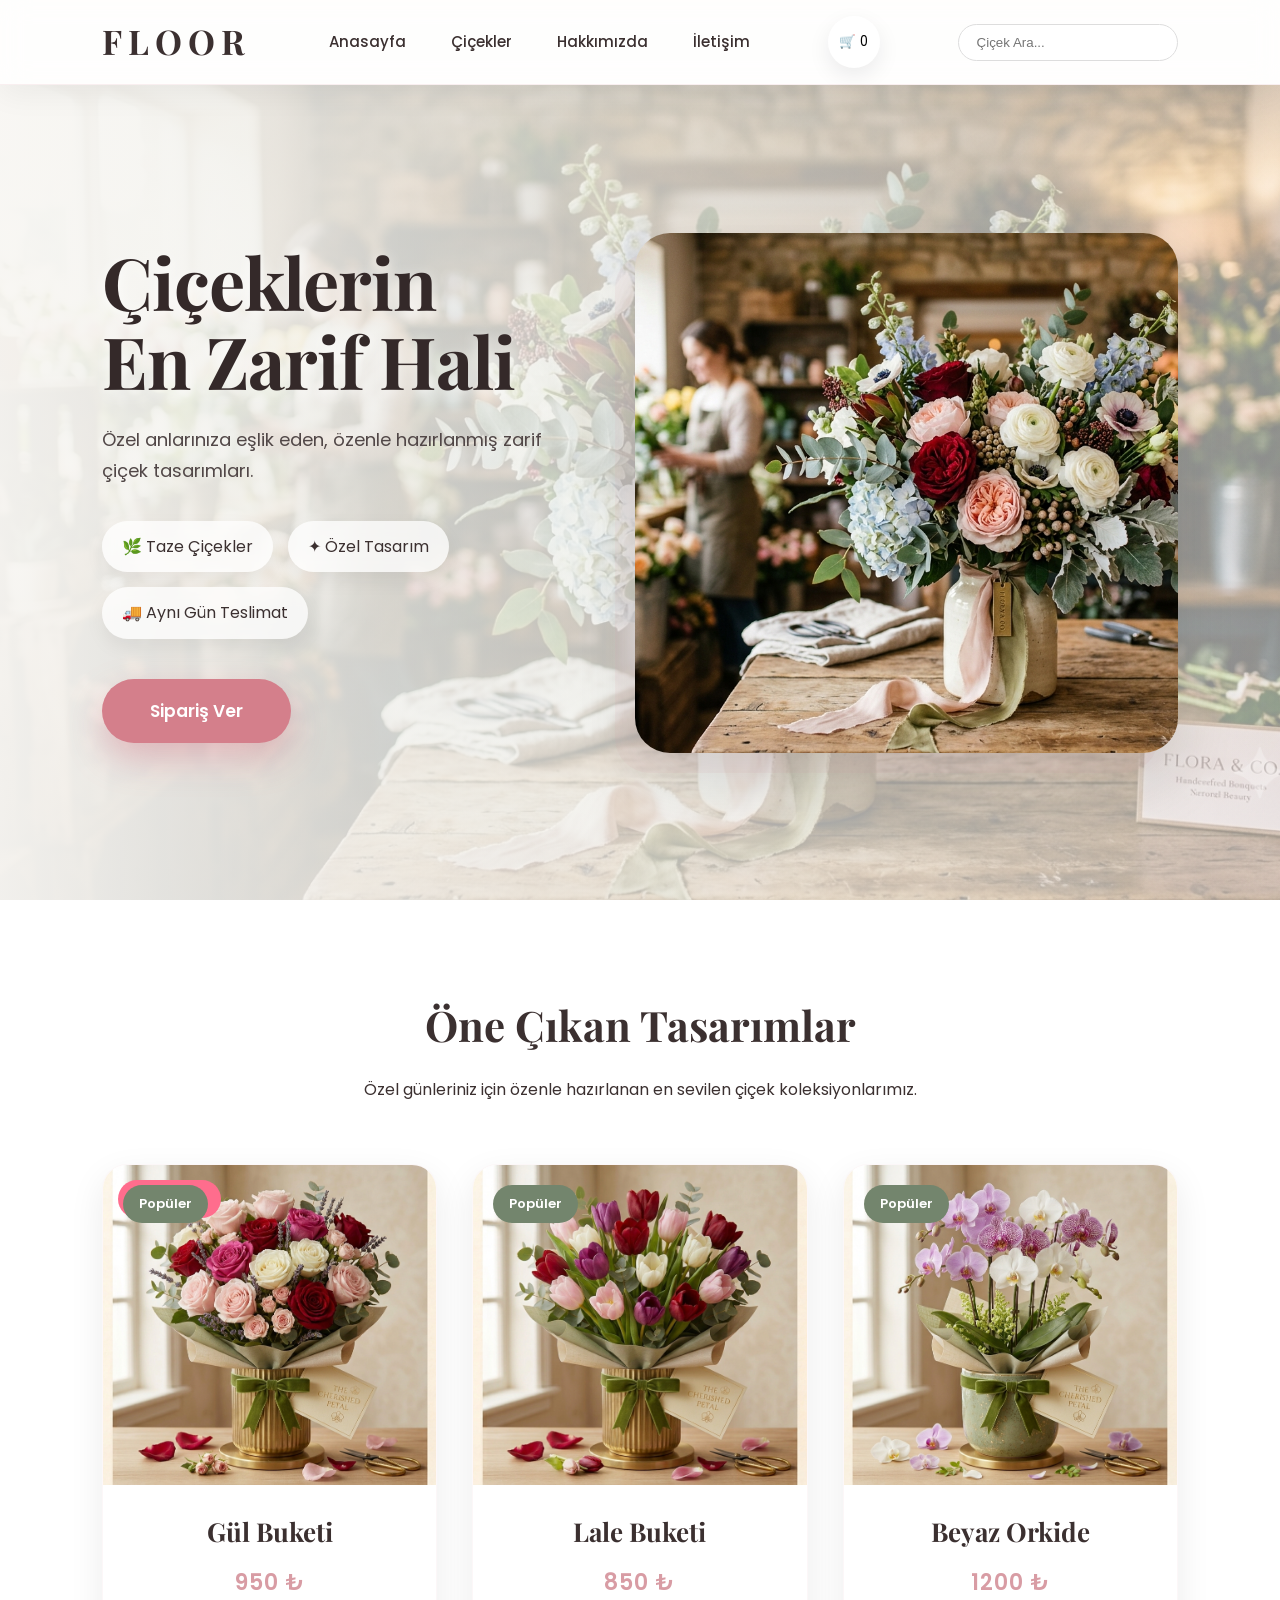
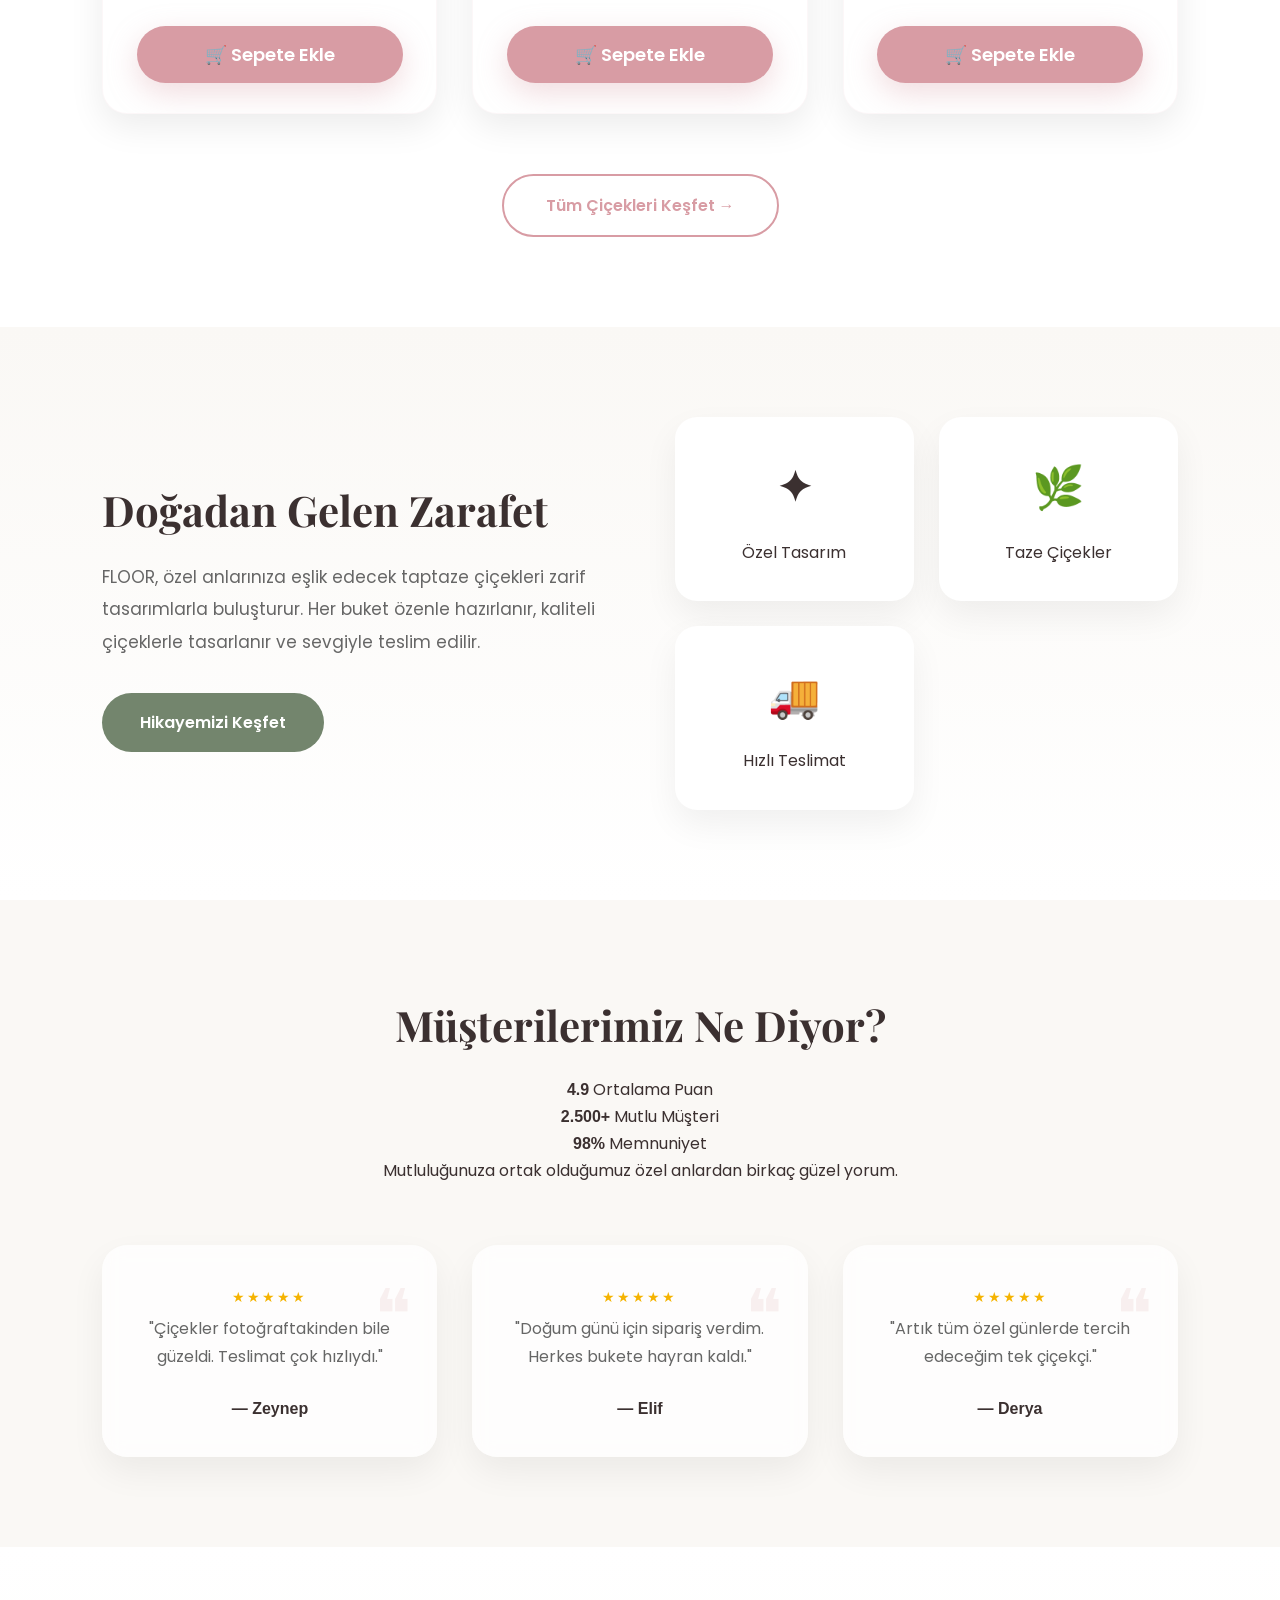
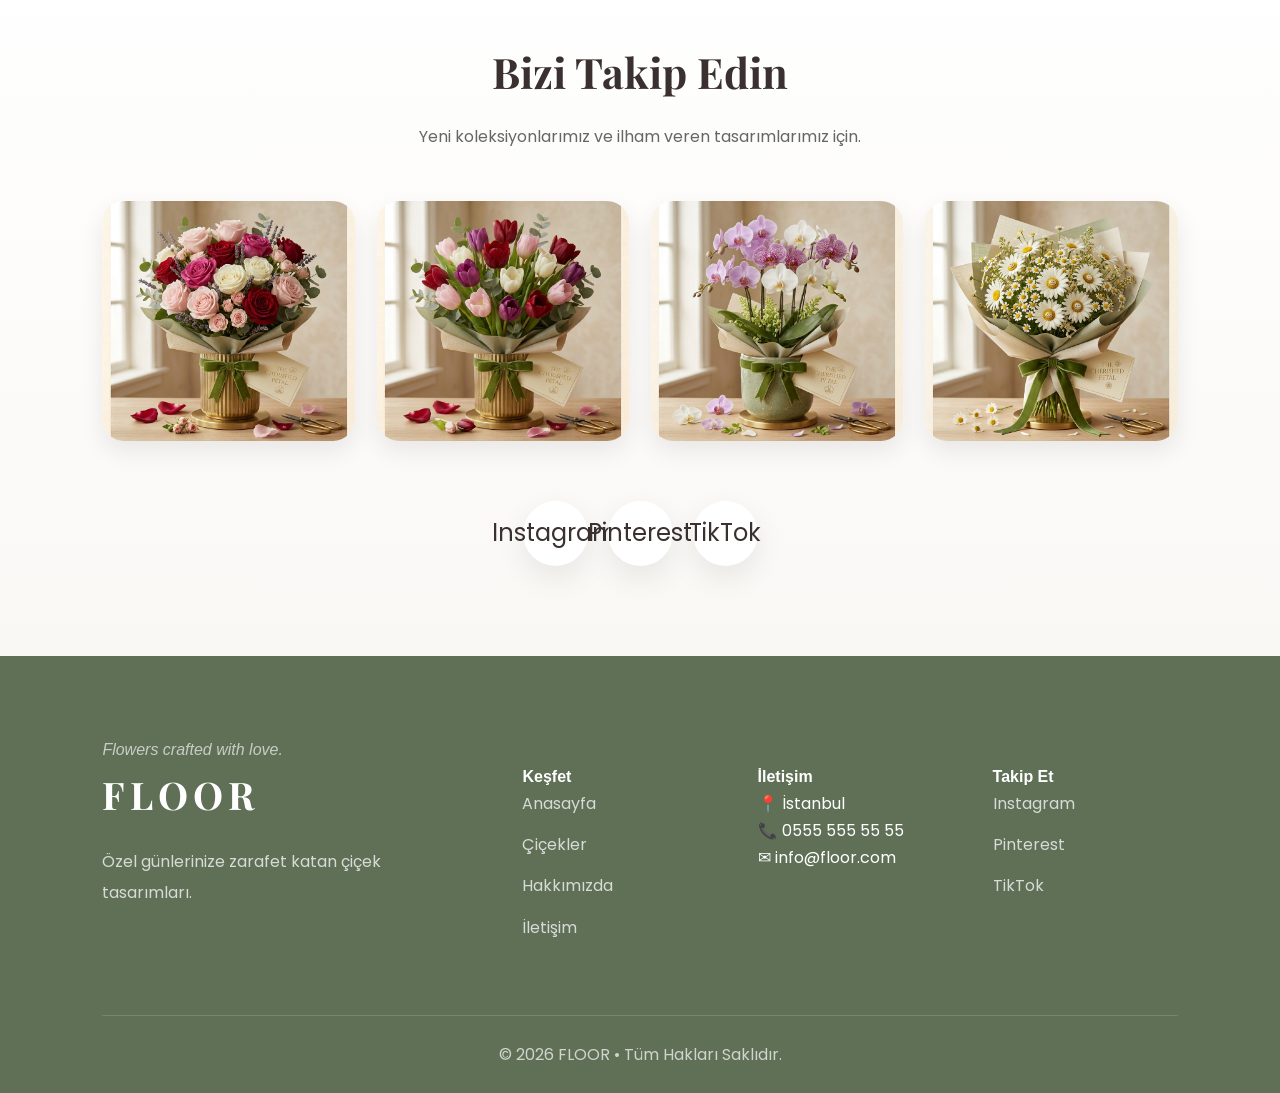
==== commit 4f2a7aee: "flowers sayfasi tamamlandi" ====
--- a/index.html
+++ b/index.html
@@ -153,7 +153,7 @@
 Çok Satan
 
 </span>
-<a href="pages/product.html">
+<a href="pages/product.html?id=1"></a>
 <img src="images/gul.png" alt="Gül Buketi">
 </a>
 
@@ -162,21 +162,17 @@
 <p class="price">950 ₺</p>
 
 <button
-class="btn add-cart"
-data-id="1"
-data-name="Gül Buketi"
-data-price="950"
-data-image="images/gul.png">
-
-Sepete Ekle
+id="add-cart-btn"
+class="btn">
+
+🛒 Sepete Ekle
 
 </button>
-
 </div>
 
 <div class="card">
 
-<a href="pages/product.html">
+<a href="pages/product.html?id=2"></a>
 <img src="images/lale.png" alt="Lale Buketi">
 </a>
 
@@ -185,21 +181,20 @@
 <p class="price">850 ₺</p>
 
 <button
-class="btn add-cart"
-data-id="2"
-data-name="Lale Buketi"
-data-price="850"
-data-image="images/lale.png">
-
-Sepete Ekle
+id="add-cart-btn"
+class="btn">
+
+🛒 Sepete Ekle
 
 </button>
 
+
+
 </div>
 
 <div class="card">
 
-<a href="pages/product.html">
+<a href="pages/product.html?id=3"></a>
 <img src="images/orkide.png" alt="Orkide">
 </a>
 
@@ -208,13 +203,10 @@
 <p class="price">1200 ₺</p>
 
 <button
-class="btn add-cart"
-data-id="3"
-data-name="Beyaz Orkide"
-data-price="1200"
-data-image="images/orkide.png">
-
-Sepete Ekle
+id="add-cart-btn"
+class="btn">
+
+🛒 Sepete Ekle
 
 </button>
 
